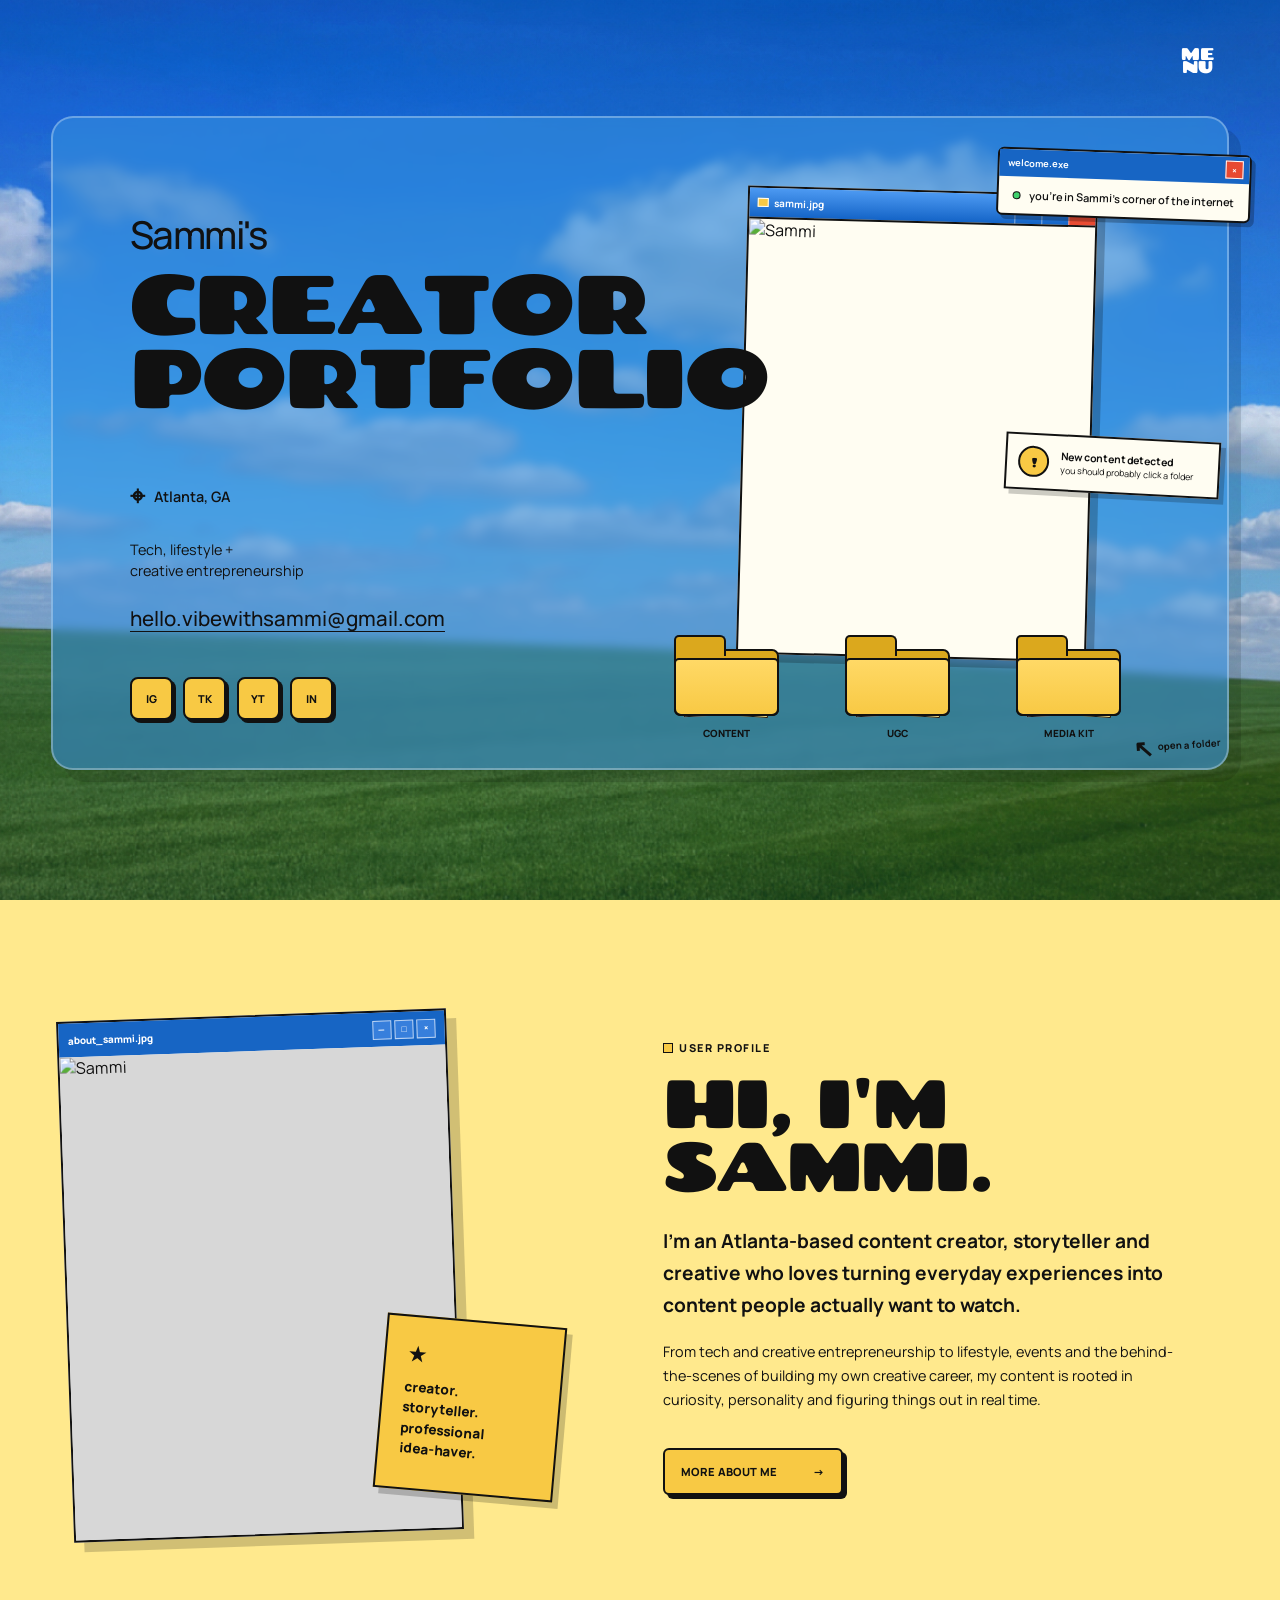
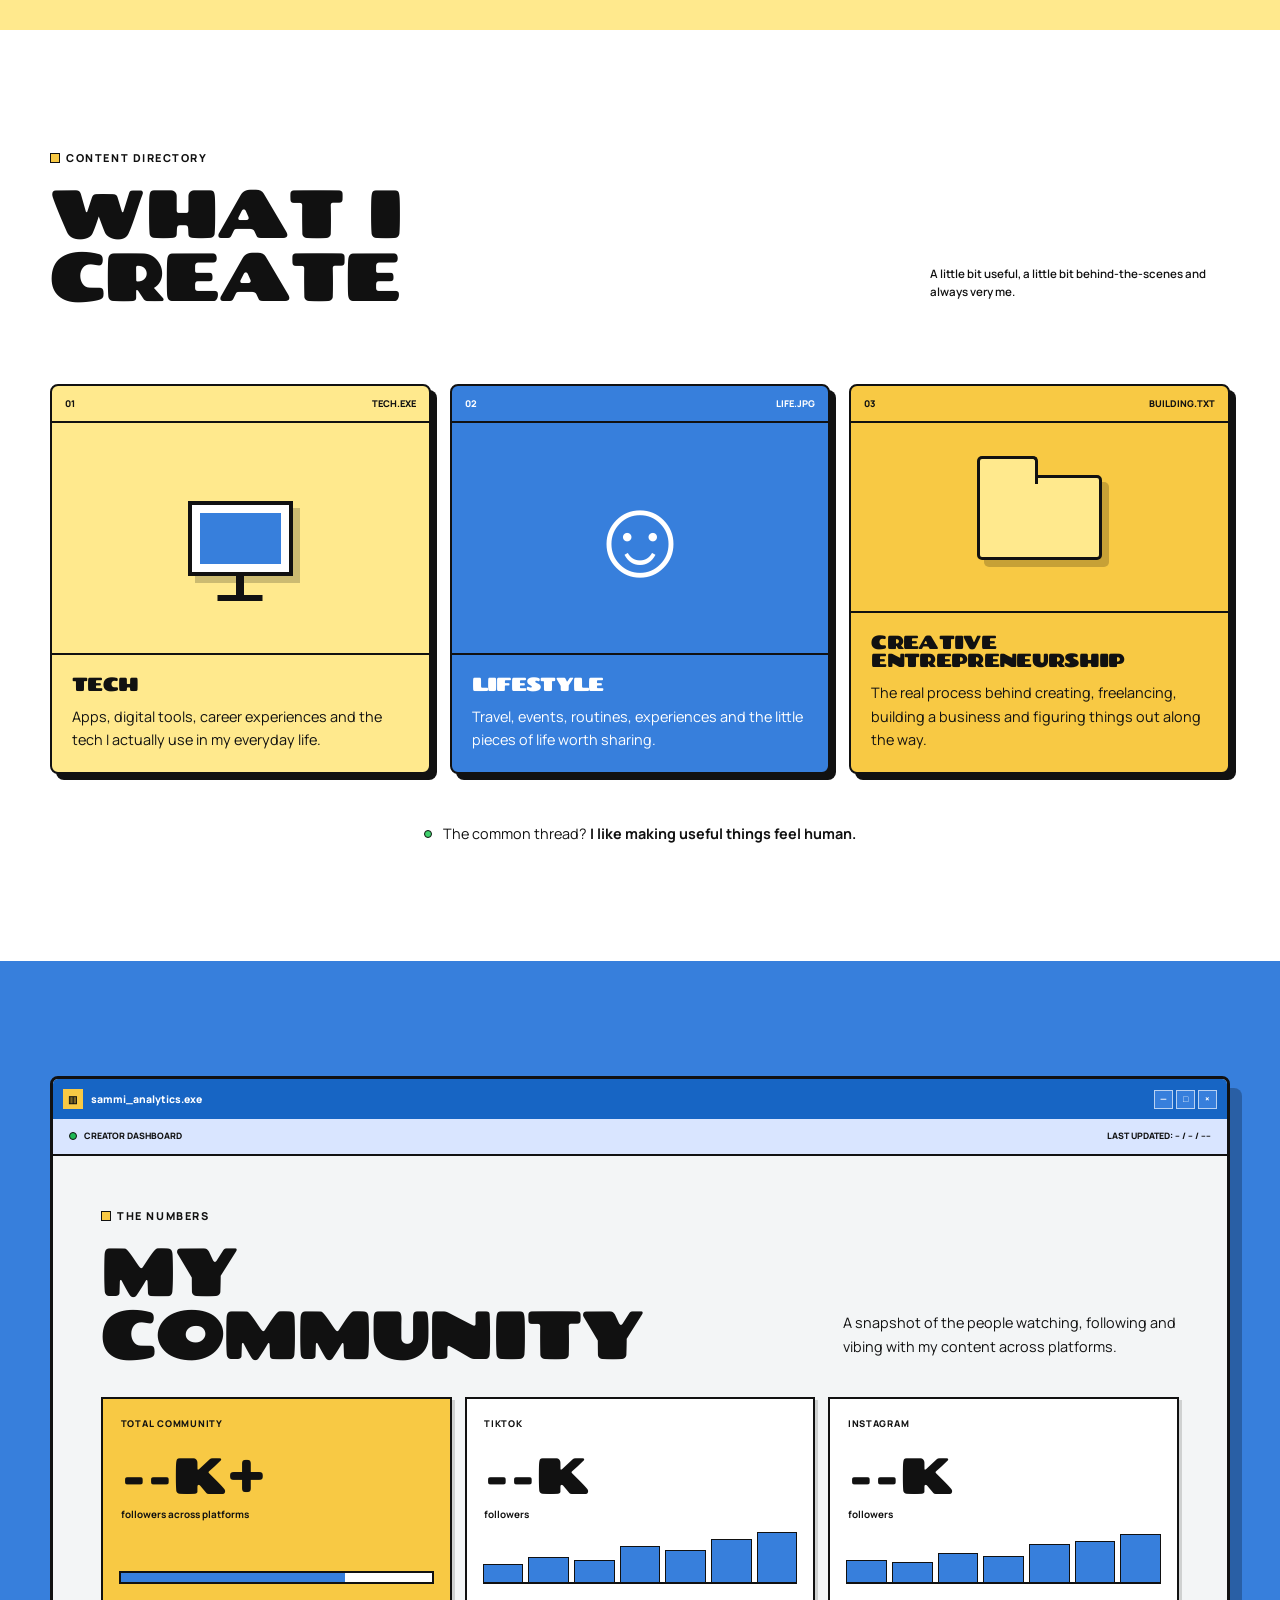
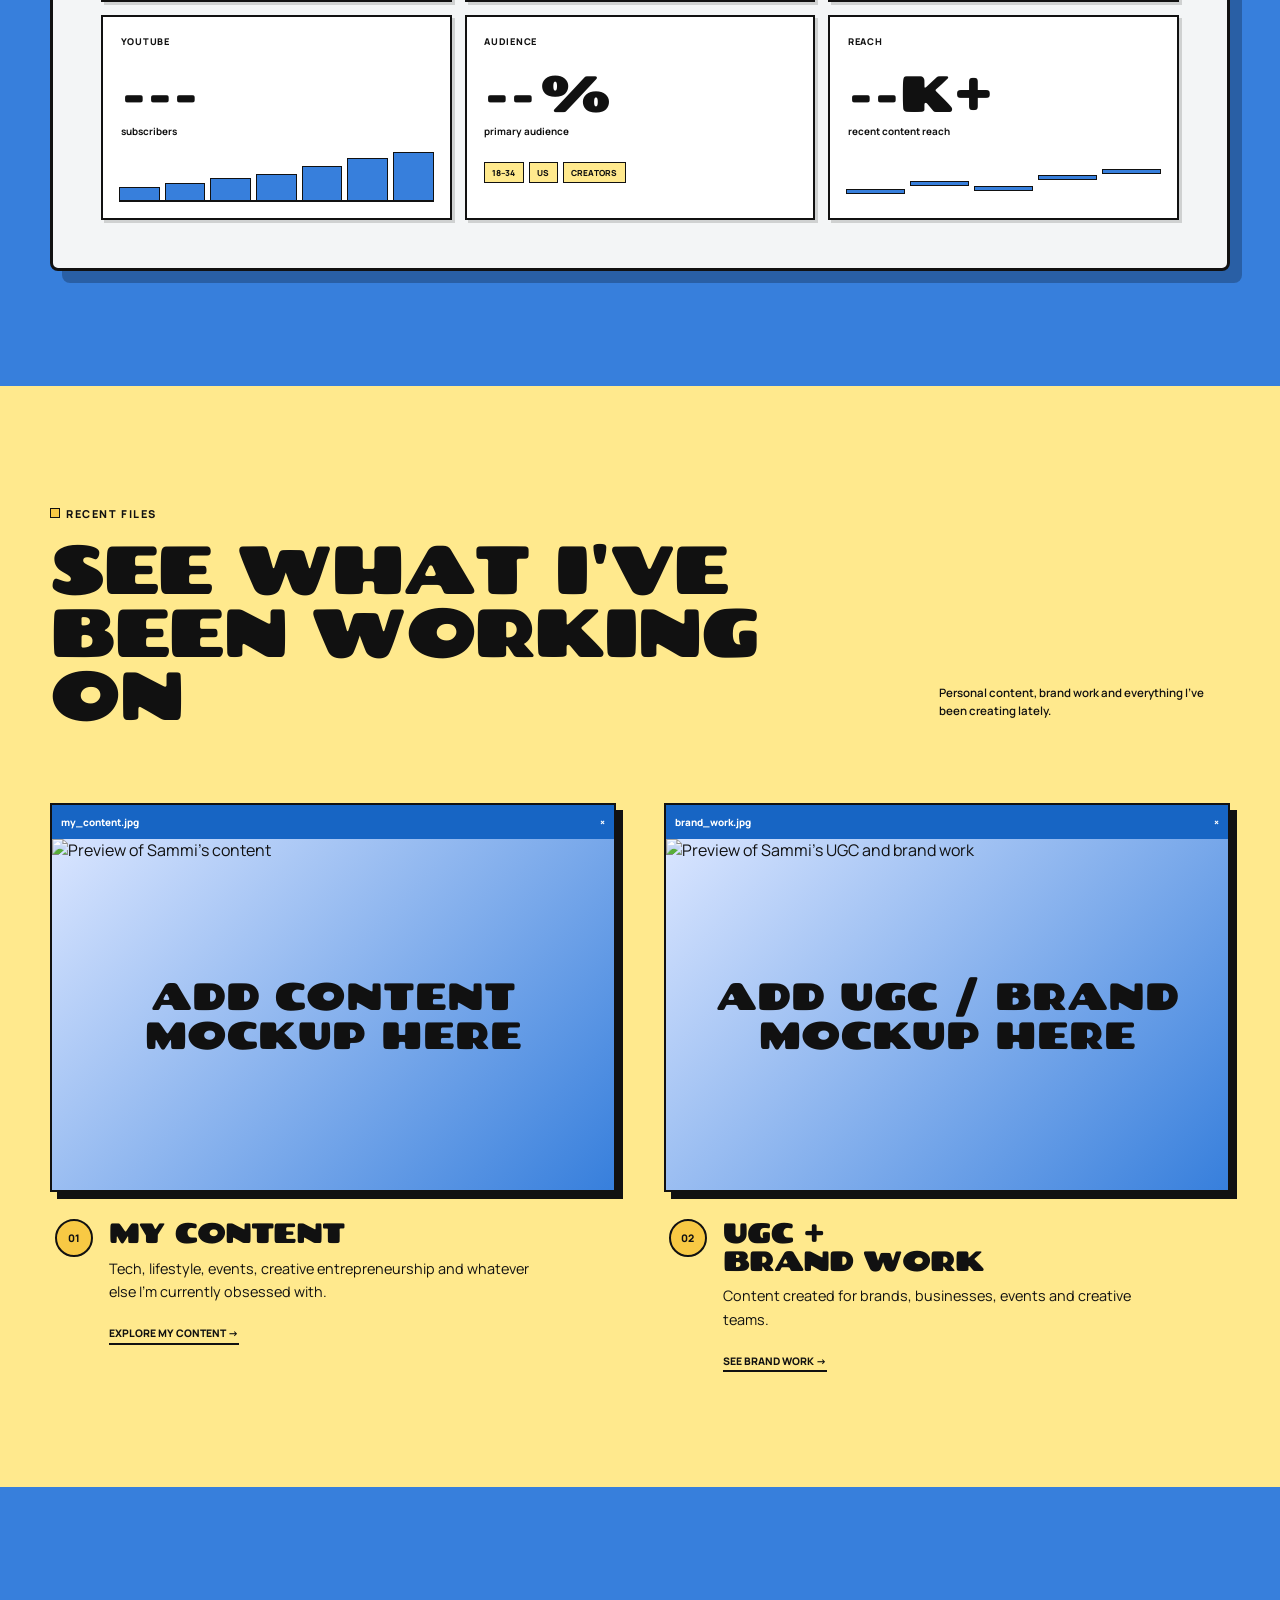
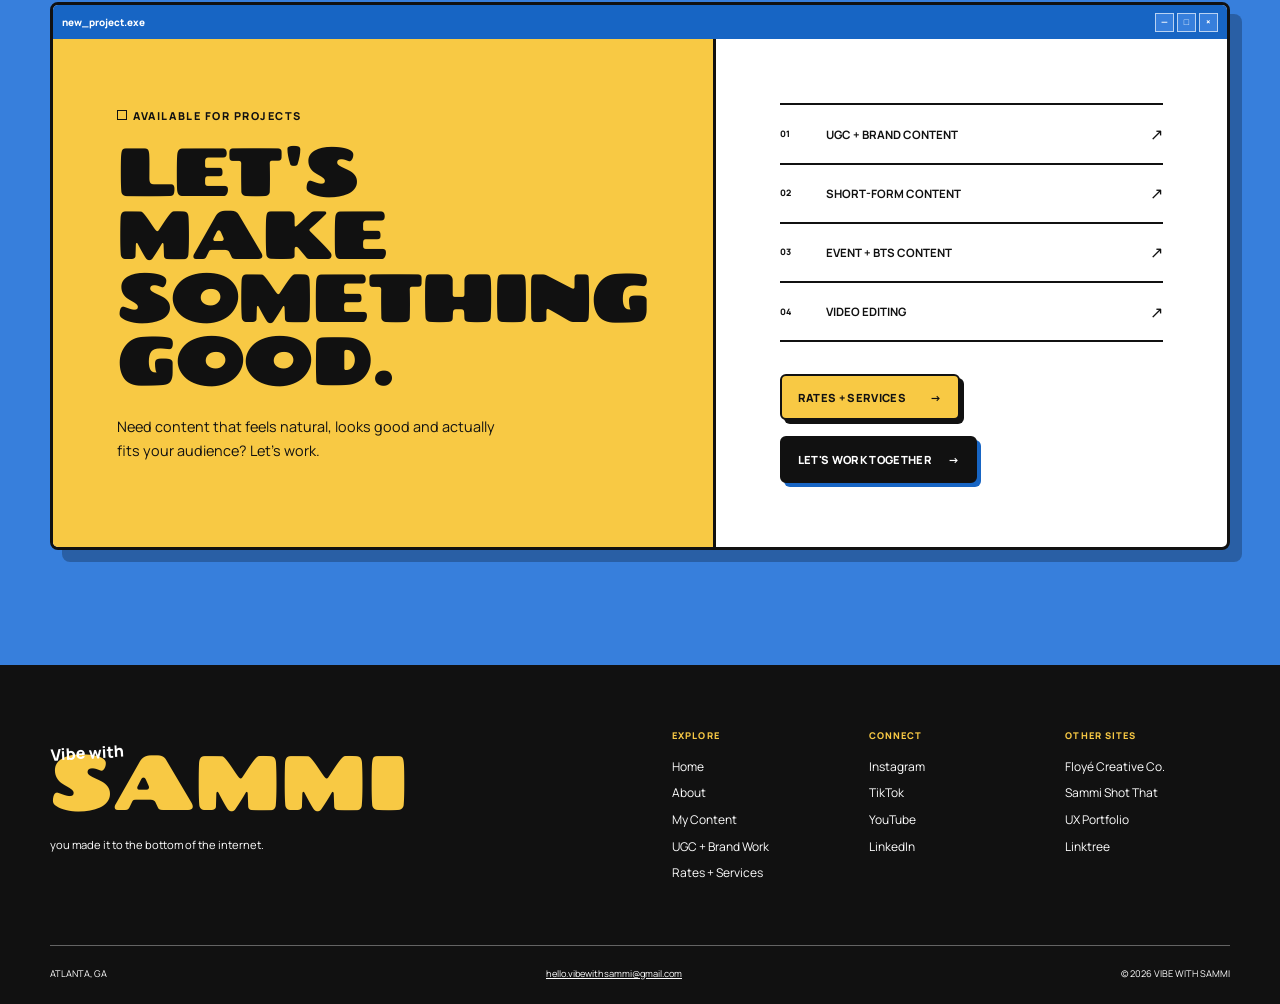
==== index.html @ 3fa102b5 "rest of pages ugc and contact" ====
<!doctype html>

<html lang="en">
  <head>
    <meta charset="UTF-8" />

    <meta name="viewport" content="width=device-width, initial-scale=1.0" />

    <title>Vibe With Sammi</title>

    <link rel="preconnect" href="https://fonts.googleapis.com" />

    <link rel="preconnect" href="https://fonts.gstatic.com" crossorigin />

    <link
      href="https://fonts.googleapis.com/css2?family=Chango&family=Manrope:wght@400;500;600;700;800&display=swap"
      rel="stylesheet"
    />

    <link rel="stylesheet" href="style.css" />
  </head>

  <body>
    <header class="hero">
      <!-- =========================

         NAVIGATION

    ========================== -->

      <nav class="site-nav" aria-label="Main navigation">
        <div class="nav-shell">
          <div class="nav-panel" id="mainNav">
            <a href="index.html" class="nav-link active"> Home </a>

            <a href="about.html" class="nav-link"> About </a>

            <div class="nav-dropdown">
              <button
                class="nav-link recent-trigger"
                type="button"
                aria-expanded="false"
                aria-controls="recentWorkMenu"
              >
                Recent Work

                <span class="nav-arrow">⌄</span>
              </button>

              <div class="recent-dropdown" id="recentWorkMenu">
                <a href="content.html"> My Content </a>

                <a href="ugc.html"> UGC + Brand Work </a>
              </div>
            </div>

            <a href="services.html" class="nav-link"> Rates + Services </a>

            <a href="media-kit.html" class="nav-link"> Media Kit </a>

            <a href="contact.html" class="nav-link"> Contact </a>
          </div>

          <button
            class="menu-toggle"
            type="button"
            aria-label="Open navigation"
            aria-controls="mainNav"
            aria-expanded="false"
          >
            <span>ME</span>

            <span>NU</span>
          </button>
        </div>
      </nav>

      <!-- =========================

         HERO WINDOW

    ========================== -->

      <section class="hero-window">
        <!-- WELCOME POPUP -->

        <div class="mini-window welcome-window">
          <div class="mini-window-bar">
            <span> welcome.exe </span>

            <button type="button" aria-label="Close welcome message">×</button>
          </div>

          <div class="mini-window-content">
            <span class="status-dot"></span>

            <span> you're in Sammi's corner of the internet </span>
          </div>
        </div>

        <!-- LEFT SIDE -->

        <div class="hero-copy">
          <div class="hero-heading">
            <span class="hero-script"> Sammi's </span>

            <h1>
              CREATOR

              <br />

              PORTFOLIO
            </h1>
          </div>

          <div class="hero-details">
            <p class="location">
              <span>⌖</span>

              Atlanta, GA
            </p>

            <p class="niches">
              Tech, lifestyle +

              <br />

              creative entrepreneurship
            </p>

            <a href="mailto:hello.vibewithsammi@gmail.com" class="hero-email">
              hello.vibewithsammi@gmail.com
            </a>
          </div>

          <div class="hero-socials">
            <a href="#" aria-label="Instagram"> IG </a>

            <a href="#" aria-label="TikTok"> TK </a>

            <a href="#" aria-label="YouTube"> YT </a>

            <a href="#" aria-label="LinkedIn"> IN </a>
          </div>
        </div>

        <!-- RIGHT SIDE -->

        <div class="hero-visual">
          <!-- PHOTO WINDOW -->

          <div class="photo-window">
            <div class="photo-window-bar">
              <div class="photo-title">
                <span class="tiny-image-icon"></span>

                <span> sammi.jpg </span>
              </div>

              <div class="photo-controls">
                <span>—</span>

                <span>□</span>

                <span>×</span>
              </div>
            </div>

            <div class="photo-container">
              <img src="assets/images/sammi-hero.png" alt="Sammi" />
            </div>
          </div>

          <!-- NOTIFICATION -->

          <div class="desktop-notification">
            <div class="notification-icon">!</div>

            <div>
              <strong> New content detected </strong>

              <span> you should probably click a folder </span>
            </div>
          </div>

          <!-- FOLDERS -->

          <div class="folder-area">
            <!-- CONTENT -->

            <a href="content.html" class="desktop-folder folder-content">
              <div class="folder">
                <div class="folder-back"></div>

                <div class="folder-files">
                  <div class="folder-file file-one">
                    <span>▶</span>

                    youtube.mp4
                  </div>

                  <div class="folder-file file-two">
                    <span>♥</span>

                    tiktok.mov
                  </div>
                </div>

                <div class="folder-front"></div>
              </div>

              <span class="folder-label"> CONTENT </span>
            </a>

            <!-- UGC -->

            <a href="ugc.html" class="desktop-folder folder-ugc">
              <div class="folder">
                <div class="folder-back"></div>

                <div class="folder-files">
                  <div class="folder-file file-one">
                    <span>★</span>

                    collab.mp4
                  </div>

                  <div class="folder-file file-two">
                    <span>▶</span>

                    ugc.mov
                  </div>
                </div>

                <div class="folder-front"></div>
              </div>

              <span class="folder-label"> UGC </span>
            </a>

            <!-- MEDIA KIT -->

            <a href="media-kit.html" class="desktop-folder folder-media">
              <div class="folder">
                <div class="folder-back"></div>

                <div class="folder-files">
                  <div class="folder-file file-one">
                    <span>↗</span>

                    stats.pdf
                  </div>

                  <div class="folder-file file-two">
                    <span>+</span>

                    media_kit.pdf
                  </div>
                </div>

                <div class="folder-front"></div>
              </div>

              <span class="folder-label"> MEDIA KIT </span>
            </a>
          </div>

          <!-- CLICK NOTE -->

          <div class="click-note">
            <span class="cursor-arrow"> ↖ </span>

            <span> open a folder </span>
          </div>
        </div>
      </section>
    </header>

    <!-- =========================

     HOMEPAGE CONTENT

========================== -->

    <main class="home-main">
      <!-- =========================

         MEET SAMMI

    ========================== -->

      <section class="home-about" id="about-preview">
        <div class="home-section-shell about-shell">
          <div class="about-visual">
            <div class="about-photo-window">
              <div class="xp-window-bar">
                <span>about_sammi.jpg</span>

                <div class="xp-window-controls" aria-hidden="true">
                  <span>—</span>

                  <span>□</span>

                  <span>×</span>
                </div>
              </div>

              <div class="about-photo-frame">
                <img src="assets/images/sammi-about.jpg" alt="Sammi" />
              </div>
            </div>

            <div class="about-sticky-note">
              <span class="sticky-star">★</span>

              <p>
                creator.<br />

                storyteller.<br />

                professional<br />

                idea-haver.
              </p>
            </div>
          </div>

          <div class="about-copy">
            <span class="section-eyebrow"> USER PROFILE </span>

            <h2>
              HI, I'M<br />

              SAMMI.
            </h2>

            <p class="about-lead">
              I'm an Atlanta-based content creator, storyteller and creative who
              loves turning everyday experiences into content people actually
              want to watch.
            </p>

            <p>
              From tech and creative entrepreneurship to lifestyle, events and
              the behind-the-scenes of building my own creative career, my
              content is rooted in curiosity, personality and figuring things
              out in real time.
            </p>

            <a href="about.html" class="xp-button">
              MORE ABOUT ME

              <span>→</span>
            </a>
          </div>
        </div>
      </section>

      <!-- =========================

         CONTENT NICHES

    ========================== -->

      <section class="content-niches">
        <div class="home-section-shell">
          <div class="section-heading-row">
            <div>
              <span class="section-eyebrow"> CONTENT DIRECTORY </span>

              <h2>
                WHAT I<br />

                CREATE
              </h2>
            </div>

            <p class="section-side-copy">
              A little bit useful, a little bit behind-the-scenes and always
              very me.
            </p>
          </div>

          <div class="niche-grid">
            <!-- TECH -->

            <article class="niche-card niche-tech">
              <div class="niche-card-top">
                <span>01</span>

                <span>TECH.EXE</span>
              </div>

              <div class="niche-icon" aria-hidden="true">
                <span class="pixel-monitor">
                  <span></span>
                </span>
              </div>

              <div class="niche-card-copy">
                <h3>TECH</h3>

                <p>
                  Apps, digital tools, career experiences and the tech I
                  actually use in my everyday life.
                </p>
              </div>
            </article>

            <!-- LIFESTYLE -->

            <article class="niche-card niche-lifestyle">
              <div class="niche-card-top">
                <span>02</span>

                <span>LIFE.JPG</span>
              </div>

              <div class="niche-icon niche-smiley" aria-hidden="true">☺</div>

              <div class="niche-card-copy">
                <h3>LIFESTYLE</h3>

                <p>
                  Travel, events, routines, experiences and the little pieces of
                  life worth sharing.
                </p>
              </div>
            </article>

            <!-- CREATIVE ENTREPRENEURSHIP -->

            <article class="niche-card niche-creative">
              <div class="niche-card-top">
                <span>03</span>

                <span>BUILDING.TXT</span>
              </div>

              <div class="niche-icon niche-folder-icon" aria-hidden="true">
                <span></span>
              </div>

              <div class="niche-card-copy">
                <h3>
                  CREATIVE<br />

                  ENTREPRENEURSHIP
                </h3>

                <p>
                  The real process behind creating, freelancing, building a
                  business and figuring things out along the way.
                </p>
              </div>
            </article>
          </div>

          <div class="niche-footer-line">
            <span class="status-dot"></span>

            <p>
              The common thread?

              <strong> I like making useful things feel human. </strong>
            </p>
          </div>
        </div>
      </section>

      <!-- =========================

         ANALYTICS DASHBOARD

    ========================== -->

      <section class="analytics-section">
        <div class="home-section-shell">
          <div class="analytics-window">
            <div class="analytics-window-bar">
              <div class="analytics-window-title">
                <span class="analytics-icon">▥</span>

                <span>sammi_analytics.exe</span>
              </div>

              <div class="xp-window-controls" aria-hidden="true">
                <span>—</span>

                <span>□</span>

                <span>×</span>
              </div>
            </div>

            <div class="analytics-toolbar">
              <div>
                <span class="analytics-live-dot"></span>

                CREATOR DASHBOARD
              </div>

              <span> LAST UPDATED: -- / -- / ---- </span>
            </div>

            <div class="analytics-content">
              <div class="analytics-heading">
                <div>
                  <span class="section-eyebrow"> THE NUMBERS </span>

                  <h2>MY COMMUNITY</h2>
                </div>

                <p>
                  A snapshot of the people watching, following and vibing with
                  my content across platforms.
                </p>
              </div>

              <div class="analytics-grid">
                <article class="stat-card stat-community">
                  <span class="stat-label"> TOTAL COMMUNITY </span>

                  <strong> --K+ </strong>

                  <span class="stat-caption"> followers across platforms </span>

                  <div class="fake-progress">
                    <span></span>
                  </div>
                </article>

                <article class="stat-card">
                  <span class="stat-platform"> TIKTOK </span>

                  <strong> --K </strong>

                  <span class="stat-caption"> followers </span>

                  <div class="mini-chart">
                    <span style="height: 34%"></span>

                    <span style="height: 48%"></span>

                    <span style="height: 42%"></span>

                    <span style="height: 68%"></span>

                    <span style="height: 61%"></span>

                    <span style="height: 82%"></span>

                    <span style="height: 94%"></span>
                  </div>
                </article>

                <article class="stat-card">
                  <span class="stat-platform"> INSTAGRAM </span>

                  <strong> --K </strong>

                  <span class="stat-caption"> followers </span>

                  <div class="mini-chart">
                    <span style="height: 42%"></span>

                    <span style="height: 38%"></span>

                    <span style="height: 55%"></span>

                    <span style="height: 49%"></span>

                    <span style="height: 72%"></span>

                    <span style="height: 77%"></span>

                    <span style="height: 91%"></span>
                  </div>
                </article>

                <article class="stat-card">
                  <span class="stat-platform"> YOUTUBE </span>

                  <strong> --- </strong>

                  <span class="stat-caption"> subscribers </span>

                  <div class="mini-chart">
                    <span style="height: 25%"></span>

                    <span style="height: 33%"></span>

                    <span style="height: 41%"></span>

                    <span style="height: 50%"></span>

                    <span style="height: 64%"></span>

                    <span style="height: 79%"></span>

                    <span style="height: 90%"></span>
                  </div>
                </article>

                <article class="stat-card stat-audience">
                  <span class="stat-platform"> AUDIENCE </span>

                  <strong> --% </strong>

                  <span class="stat-caption"> primary audience </span>

                  <div class="audience-tags">
                    <span>18–34</span>

                    <span>US</span>

                    <span>CREATORS</span>
                  </div>
                </article>

                <article class="stat-card stat-reach">
                  <span class="stat-platform"> REACH </span>

                  <strong> --K+ </strong>

                  <span class="stat-caption"> recent content reach </span>

                  <div class="reach-line">
                    <span></span>

                    <span></span>

                    <span></span>

                    <span></span>

                    <span></span>
                  </div>
                </article>
              </div>
            </div>
          </div>
        </div>
      </section>

      <!-- =========================

         RECENT WORK

    ========================== -->

      <section class="home-work">
        <div class="home-section-shell">
          <div class="section-heading-row work-heading">
            <div>
              <span class="section-eyebrow"> RECENT FILES </span>

              <h2>
                SEE WHAT I'VE<br />

                BEEN WORKING ON
              </h2>
            </div>

            <p class="section-side-copy">
              Personal content, brand work and everything I've been creating
              lately.
            </p>
          </div>

          <div class="work-preview-grid">
            <!-- MY CONTENT -->

            <a href="content.html" class="work-preview-card">
              <div class="work-image-window">
                <div class="work-window-bar">
                  <span>my_content.jpg</span>

                  <span>×</span>
                </div>

                <div class="work-preview-image">
                  <img
                    src="assets/images/content-preview.jpg"
                    alt="Preview of Sammi's content"
                  />

                  <span class="image-placeholder-copy">
                    ADD CONTENT<br />

                    MOCKUP HERE
                  </span>
                </div>
              </div>

              <div class="work-preview-copy">
                <span class="work-number"> 01 </span>

                <div>
                  <h3>MY CONTENT</h3>

                  <p>
                    Tech, lifestyle, events, creative entrepreneurship and
                    whatever else I'm currently obsessed with.
                  </p>

                  <span class="work-link"> EXPLORE MY CONTENT → </span>
                </div>
              </div>
            </a>

            <!-- UGC + BRAND WORK -->

            <a href="ugc.html" class="work-preview-card">
              <div class="work-image-window">
                <div class="work-window-bar">
                  <span>brand_work.jpg</span>

                  <span>×</span>
                </div>

                <div class="work-preview-image">
                  <img
                    src="assets/images/ugc-preview.jpg"
                    alt="Preview of Sammi's UGC and brand work"
                  />

                  <span class="image-placeholder-copy">
                    ADD UGC / BRAND<br />

                    MOCKUP HERE
                  </span>
                </div>
              </div>

              <div class="work-preview-copy">
                <span class="work-number"> 02 </span>

                <div>
                  <h3>
                    UGC +<br />

                    BRAND WORK
                  </h3>

                  <p>
                    Content created for brands, businesses, events and creative
                    teams.
                  </p>

                  <span class="work-link"> SEE BRAND WORK → </span>
                </div>
              </div>
            </a>
          </div>
        </div>
      </section>

      <!-- =========================

         WORK WITH ME

    ========================== -->

      <section class="work-with-me">
        <div class="home-section-shell work-with-me-shell">
          <div class="hire-window">
            <div class="hire-window-bar">
              <span>new_project.exe</span>

              <div class="xp-window-controls" aria-hidden="true">
                <span>—</span>

                <span>□</span>

                <span>×</span>
              </div>
            </div>

            <div class="hire-window-content">
              <div class="hire-copy">
                <span class="section-eyebrow"> AVAILABLE FOR PROJECTS </span>

                <h2>
                  LET'S MAKE<br />

                  SOMETHING<br />

                  GOOD.
                </h2>

                <p>
                  Need content that feels natural, looks good and actually fits
                  your audience? Let's work.
                </p>
              </div>

              <div class="services-preview">
                <div class="service-row">
                  <span>01</span>

                  <strong>UGC + BRAND CONTENT</strong>

                  <span>↗</span>
                </div>

                <div class="service-row">
                  <span>02</span>

                  <strong>SHORT-FORM CONTENT</strong>

                  <span>↗</span>
                </div>

                <div class="service-row">
                  <span>03</span>

                  <strong>EVENT + BTS CONTENT</strong>

                  <span>↗</span>
                </div>

                <div class="service-row">
                  <span>04</span>

                  <strong>VIDEO EDITING</strong>

                  <span>↗</span>
                </div>

                <div class="hire-actions">
                  <a href="services.html" class="xp-button">
                    RATES + SERVICES

                    <span>→</span>
                  </a>

                  <a href="contact.html" class="xp-button xp-button-dark">
                    LET'S WORK TOGETHER

                    <span>→</span>
                  </a>
                </div>
              </div>
            </div>
          </div>
        </div>
      </section>
    </main>

    <!-- =========================
     FOOTER
========================== -->

<footer class="site-footer">
  <div class="footer-shell">

    <div class="footer-brand">
      <span class="footer-script">Vibe with</span>

      <strong>SAMMI</strong>

      <p>you made it to the bottom of the internet.</p>
    </div>


    <div class="footer-links">

      <div>
        <span>EXPLORE</span>

        <a href="index.html">Home</a>
        <a href="about.html">About</a>
        <a href="content.html">My Content</a>
        <a href="ugc.html">UGC + Brand Work</a>
        <a href="services.html">Rates + Services</a>
      </div>


      <div>
        <span>CONNECT</span>

        <a href="#">Instagram</a>
        <a href="#">TikTok</a>
        <a href="#">YouTube</a>
        <a href="#">LinkedIn</a>
      </div>


      <div>
        <span>OTHER SITES</span>

        <a href="#" target="_blank" rel="noopener noreferrer">
          Floyé Creative Co.
        </a>

        <a href="#" target="_blank" rel="noopener noreferrer">
          Sammi Shot That
        </a>

        <a href="#" target="_blank" rel="noopener noreferrer">
          UX Portfolio
        </a>

        <a href="#" target="_blank" rel="noopener noreferrer">
          Linktree
        </a>
      </div>

    </div>


    <div class="footer-bottom">

      <span>ATLANTA, GA</span>

      <a href="mailto:hello.vibewithsammi@gmail.com">
        hello.vibewithsammi@gmail.com
      </a>

      <span>© 2026 VIBE WITH SAMMI</span>

    </div>

  </div>
</footer>

    <script src="main.js"></script>
  </body>
</html>
---- style.css ----
/* =========================

   VARIABLES

========================== */

:root {
  --blue: #377fdc;

  --blue-dark: #1765c4;

  --blue-light: #71b4ed;

  --yellow: #f8c944;

  --yellow-light: #ffe98d;

  --yellow-dark: #dba81d;

  --cream: #fffdf2;

  --white: #ffffff;

  --black: #111111;

  --display: "Chango", sans-serif;

  --body: "Manrope", sans-serif;

  --border: 2px solid var(--black);

  /* Global type + layout scale */
  --text-body: 0.9rem;
  --text-small: 0.72rem;
  --text-h1: clamp(3rem, 6.5vw, 6.6rem);
  --text-h2: clamp(2.6rem, 5.3vw, 5rem);
  --text-h3: clamp(1.45rem, 2.2vw, 2.2rem);
  --section-space: clamp(5rem, 9vw, 8rem);
  --content-width: 1180px;
}

/* =========================

     RESET

  ========================== */

* {
  box-sizing: border-box;
}

html {
  scroll-behavior: smooth;
}

body {
  margin: 0;

  font-family: var(--body);

  background: var(--blue);

  color: var(--black);
}

button,
a {
  font: inherit;
}

a {
  color: inherit;
}

/* =========================
   GLOBAL TYPOGRAPHY
========================== */

h1,
h2,
h3,
p {
  margin-top: 0;
}

h1,
h2,
h3 {
  font-family: var(--display);
  font-weight: 400;
  letter-spacing: -0.035em;
}

h1 {
  font-size: var(--text-h1);
  line-height: 0.9;
}

h2 {
  font-size: var(--text-h2);
  line-height: 0.93;
}

h3 {
  font-size: var(--text-h3);
  line-height: 0.98;
}

p {
  font-family: var(--body);
  font-size: var(--text-body);
  line-height: 1.65;
}

/* =========================

     HERO

  ========================== */

.hero {
  position: relative;

  min-height: 100vh;

  /*

      Extra top space keeps the menu

      separate from the hero window.

    */

  padding: 7.25rem clamp(1.25rem, 4vw, 4rem) 3rem;

  overflow: hidden;

  background:
    linear-gradient(rgba(36, 112, 211, 0.08), rgba(36, 112, 211, 0.08)),
    url("assets/hero-background.png") center / cover no-repeat;
}

/* =========================

   NAVIGATION

========================== */

.site-nav {
  position: absolute;
  z-index: 5000;
  top: 1.75rem;
  right: clamp(1.25rem, 4vw, 4rem);
  height: 64px;
  display: flex;
  align-items: center;
  justify-content: flex-end;
}

.nav-shell {
  position: relative;
  display: flex;
  align-items: center;
  justify-content: flex-end;
  height: 64px;
}

.menu-toggle {
  position: relative;
  z-index: 5002;
  flex: 0 0 62px;
  display: flex;
  flex-direction: column;
  align-items: center;
  justify-content: center;
  width: 62px;
  height: 62px;
  padding: 0;
  border: 2px solid transparent;
  border-radius: 8px;
  background: transparent;
  color: var(--black);
  font-family: var(--display);
  font-size: 1.08rem;
  line-height: 0.78;
  cursor: pointer;
  touch-action: manipulation;
  transition:
    color 180ms ease,
    background 220ms ease,
    border-color 220ms ease,
    box-shadow 220ms ease,
    transform 220ms ease;
}

.menu-toggle span {
  display: block;
}

.nav-panel {
  position: relative;

  z-index: 5001;

  display: flex;

  align-items: center;

  justify-content: flex-end;

  gap: 0.15rem;

  max-width: 0;

  height: 52px;

  margin-right: 10px;

  padding: 0;

  overflow: hidden;

  background: var(--white);

  border: 0 solid var(--black);

  border-radius: 15px;

  box-shadow: none;

  opacity: 0;

  visibility: hidden;

  transform: translateX(24px) scaleX(0.92);

  transform-origin: right center;

  pointer-events: none;

  transition:
    max-width 520ms cubic-bezier(0.22, 1, 0.36, 1),
    padding 520ms cubic-bezier(0.22, 1, 0.36, 1),
    opacity 180ms ease,
    transform 520ms cubic-bezier(0.22, 1, 0.36, 1),
    border-width 180ms ease,
    box-shadow 300ms ease,
    visibility 0s linear 520ms;
}

.nav-link {
  position: relative;

  display: flex;

  align-items: center;

  justify-content: center;

  flex-shrink: 0;

  height: 34px;

  padding: 0 0.7rem;

  border: 0;

  border-radius: 7px;

  background: transparent;

  color: var(--black);

  font-family: var(--body);

  font-size: 0.68rem;

  font-weight: 700;

  text-decoration: none;

  white-space: nowrap;

  cursor: pointer;

  opacity: 0;

  transform: translateX(16px);

  transition:
    opacity 180ms ease,
    transform 280ms ease,
    background 150ms ease;
}

.nav-link:hover,
.nav-link.active {
  background: var(--yellow);
}

.nav-dropdown {
  position: relative;

  flex-shrink: 0;
}

.recent-trigger {
  gap: 0.35rem;
}

.nav-arrow {
  display: inline-block;

  transition: transform 180ms ease;
}

.recent-dropdown {
  position: absolute;

  z-index: 5100;

  top: 100%;

  left: 50%;

  width: 205px;

  margin-top: 0;

  padding: 0.7rem 0.45rem 0.45rem;

  background: var(--yellow);

  border: 2px solid var(--black);

  border-radius: 9px;

  box-shadow: 5px 5px 0 var(--black);

  opacity: 0;

  visibility: hidden;

  transform: translateX(-50%) translateY(-5px) rotate(-1deg);

  pointer-events: none;

  transition:
    opacity 160ms ease,
    transform 180ms ease,
    visibility 0s linear 180ms;
}

.recent-dropdown::before {
  content: "";

  position: absolute;

  top: -12px;

  left: 0;

  width: 100%;

  height: 14px;

  background: transparent;
}

.recent-dropdown a {
  position: relative;

  z-index: 2;

  display: block;

  padding: 0.7rem 0.75rem;

  border-radius: 6px;

  color: var(--black);

  font-size: 0.72rem;

  font-weight: 700;

  text-decoration: none;
}

.recent-dropdown a:hover {
  background: var(--white);
}

/* DESKTOP: hover only. Click does not pin the menu. */

@media (min-width: 951px) {
  .site-nav:hover .nav-panel {
    max-width: 760px;

    padding: 0 0.9rem;

    overflow: visible;

    border-width: 2px;

    box-shadow: 6px 6px 0 rgba(0, 0, 0, 0.18);

    opacity: 1;

    visibility: visible;

    transform: translateX(0) scaleX(1);

    pointer-events: auto;

    transition:
      max-width 520ms cubic-bezier(0.22, 1, 0.36, 1),
      padding 520ms cubic-bezier(0.22, 1, 0.36, 1),
      opacity 160ms ease,
      transform 520ms cubic-bezier(0.22, 1, 0.36, 1),
      border-width 180ms ease,
      box-shadow 300ms ease,
      visibility 0s;
  }

  .site-nav:hover .menu-toggle {
    background: var(--yellow);

    color: var(--black);

    border-color: var(--black);

    box-shadow: 4px 4px 0 rgba(0, 0, 0, 0.2);

    transform: rotate(2deg);
  }

  .site-nav:hover .nav-link {
    opacity: 1;

    transform: translateX(0);
  }

  .site-nav:hover .nav-panel > :nth-child(1) {
    transition-delay: 110ms;
  }

  .site-nav:hover .nav-panel > :nth-child(2) {
    transition-delay: 150ms;
  }

  .site-nav:hover .nav-panel > :nth-child(3) .nav-link {
    transition-delay: 190ms;
  }

  .site-nav:hover .nav-panel > :nth-child(4) {
    transition-delay: 230ms;
  }

  .site-nav:hover .nav-panel > :nth-child(5) {
    transition-delay: 270ms;
  }

  .site-nav:hover .nav-panel > :nth-child(6) {
    transition-delay: 310ms;
  }

  .nav-dropdown:hover .nav-arrow {
    transform: rotate(180deg);
  }

  .nav-dropdown:hover .recent-dropdown {
    opacity: 1;

    visibility: visible;

    transform: translateX(-50%) translateY(0) rotate(-1deg);

    pointer-events: auto;

    transition:
      opacity 160ms ease,
      transform 180ms ease,
      visibility 0s;
  }
}

@media (min-width: 951px) and (max-width: 1100px) {
  .site-nav:hover .nav-panel {
    max-width: calc(100vw - 150px);
  }

  .nav-link {
    padding: 0 0.45rem;

    font-size: 0.61rem;
  }
}

/* TABLET + MOBILE: tap/click only. */

@media (max-width: 950px) {
  .site-nav {
    top: 0.75rem;

    right: 1rem;

    display: block;

    width: auto;

    height: auto;
  }

  .nav-shell {
    display: block;

    width: 54px;

    height: 54px;
  }

  .menu-toggle {
    width: 54px;

    height: 54px;

    flex: none;

    background: transparent;

    color: var(--black);

    border-color: transparent;

    box-shadow: none;

    font-size: 0.95rem;

    transform: none;
  }

  .menu-toggle:hover {
    background: transparent;

    color: var(--black);

    border-color: transparent;

    box-shadow: none;

    transform: none;
  }

  .site-nav.open .menu-toggle,
  .site-nav.open .menu-toggle:hover {
    background: var(--yellow);

    color: var(--black);

    border-color: var(--black);

    box-shadow: 4px 4px 0 rgba(0, 0, 0, 0.2);

    transform: rotate(2deg);
  }

  .nav-panel {
    position: absolute;

    top: 64px;

    right: 0;

    display: flex;

    flex-direction: column;

    align-items: stretch;

    gap: 0.15rem;

    width: min(310px, calc(100vw - 2rem));

    min-width: min(310px, calc(100vw - 2rem));

    max-width: min(310px, calc(100vw - 2rem));

    height: auto;

    margin: 0;

    padding: 0.6rem;

    overflow: hidden;

    background: var(--white);

    border: 2px solid var(--black);

    border-radius: 12px;

    box-shadow: 5px 5px 0 rgba(0, 0, 0, 0.2);

    opacity: 0;

    visibility: hidden;

    pointer-events: none;

    transform: translateY(-10px) scale(0.96);

    transform-origin: top right;

    transition:
      opacity 180ms ease,
      transform 220ms cubic-bezier(0.22, 1, 0.36, 1),
      visibility 0s linear 220ms;
  }

  .site-nav.open .nav-panel {
    opacity: 1;

    visibility: visible;

    pointer-events: auto;

    transform: translateY(0) scale(1);

    transition:
      opacity 180ms ease,
      transform 220ms cubic-bezier(0.22, 1, 0.36, 1),
      visibility 0s;
  }

  .nav-link,
  .site-nav.open .nav-link {
    display: flex;

    align-items: center;

    justify-content: flex-start;

    width: 100%;

    min-height: 44px;

    height: auto;

    padding: 0.7rem 0.85rem;

    border-radius: 7px;

    font-size: 0.78rem;

    opacity: 1;

    transform: none;

    transition: background 150ms ease;
  }

  .nav-link.active {
    background: var(--yellow);
  }

  .nav-dropdown {
    position: relative;

    width: 100%;
  }

  .recent-trigger {
    justify-content: space-between;
  }

  .nav-arrow {
    margin-left: auto;
  }

  .nav-dropdown.open .nav-arrow {
    transform: rotate(180deg);
  }

  .recent-dropdown {
    position: relative;

    top: auto;

    right: auto;

    left: auto;

    width: 100%;

    max-height: 0;

    margin: 0;

    padding: 0 0.35rem;

    overflow: hidden;

    background: var(--yellow);

    border: 0;

    border-radius: 7px;

    box-shadow: none;

    opacity: 1;

    visibility: visible;

    pointer-events: none;

    transform: none;

    transition:
      max-height 250ms ease,
      padding 250ms ease,
      margin 250ms ease;
  }

  .recent-dropdown::before {
    display: none;
  }

  .nav-dropdown.open .recent-dropdown {
    max-height: 160px;

    margin-top: 0.2rem;

    padding: 0.35rem;

    pointer-events: auto;
  }

  .recent-dropdown a {
    display: block;

    width: 100%;

    padding: 0.7rem 0.75rem;

    border-radius: 6px;

    font-size: 0.72rem;
  }
}


/* HOME PAGE NAVIGATION — white menu over blue hero */
.hero .menu-toggle {
  color: var(--white);
}

@media (max-width: 950px) {
  .hero .menu-toggle,
  .hero .menu-toggle:hover {
    color: var(--white);
  }

  .hero .site-nav.open .menu-toggle,
  .hero .site-nav.open .menu-toggle:hover {
    color: var(--black);
  }
}

/* =========================

     HERO WINDOW

  ========================== */

.hero-window {
  position: relative;

  display: grid;

  grid-template-columns:
    minmax(0, 0.9fr)
    minmax(420px, 1.1fr);

  width: min(1250px, 100%);

  min-height: 650px;

  margin: 0 auto;

  background: rgba(54, 143, 223, 0.58);

  border: 2px solid rgba(255, 255, 255, 0.3);

  border-radius: 22px;

  box-shadow: 12px 12px 0 rgba(0, 0, 0, 0.12);

  -webkit-backdrop-filter: blur(5px);

  backdrop-filter: blur(5px);

  overflow: visible;
}

/* =========================

     HERO COPY

  ========================== */

.hero-copy {
  position: relative;

  z-index: 5;

  display: flex;

  flex-direction: column;

  justify-content: space-between;

  padding: clamp(3rem, 7vw, 6rem) 2rem 3rem clamp(2rem, 6vw, 5rem);
}

.hero-heading {
  position: relative;

  max-width: 100%;
}

.hero-script {
  display: block;

  margin-bottom: 0.25rem;

  font-size: clamp(1.6rem, 3vw, 2.7rem);

  font-weight: 500;

  letter-spacing: -0.04em;
}

.hero-heading h1 {
  margin: 0;
}

/* =========================

     HERO DETAILS

  ========================== */

.hero-details {
  display: grid;

  gap: 1.4rem;

  margin-top: 3.5rem;

  font-size: clamp(1rem, 1.6vw, 1.3rem);
}

.hero-details p {
  margin: 0;
}

.location {
  display: flex;

  align-items: center;

  gap: 0.55rem;

  font-weight: 600;
}

.location span {
  font-size: 1.6rem;
}

.niches {
  max-width: 390px;

  line-height: 1.45;
}

.hero-email {
  width: fit-content;

  color: var(--black);

  font-weight: 500;

  text-decoration-thickness: 1px;

  text-underline-offset: 5px;
}

/* =========================

     SOCIALS

  ========================== */

.hero-socials {
  display: flex;

  gap: 0.65rem;

  margin-top: 2.5rem;
}

.hero-socials a {
  display: grid;

  place-items: center;

  width: 43px;

  height: 43px;

  background: var(--yellow);

  border: var(--border);

  border-radius: 8px;

  box-shadow: 3px 3px 0 var(--black);

  color: var(--black);

  font-size: 0.68rem;

  font-weight: 800;

  text-decoration: none;

  transition:
    transform 150ms ease,
    box-shadow 150ms ease;
}

.hero-socials a:hover {
  transform: translate(3px, 3px) rotate(-3deg);

  box-shadow: none;
}

/* =========================================================
   HERO VISUAL
========================================================= */

.content-hero-window {
  position: relative;

  width: 100%;

  margin-left: auto;

  transform: rotate(1.5deg);
}

.content-hero-image {
  position: relative;

  width: 100%;

  aspect-ratio: 4 / 3;

  overflow: hidden;

  background: var(--black);
}

.content-hero-image img {
  display: block;

  width: 100%;
  height: 100%;

  object-fit: cover;
}

/* Sticky note */

.content-hero-note {
  position: absolute;

  z-index: 4;

  right: -0.5rem;
  bottom: 0;

  width: 165px;

  padding: 1.15rem;

  background: var(--yellow);

  border: 2px solid var(--black);

  box-shadow: 5px 5px 0 var(--black);

  transform: rotate(-5deg);
}

.content-hero-note span {
  display: block;

  margin-bottom: 0.5rem;
}

.content-hero-note p {
  margin: 0;

  color: var(--black);

  font-size: 0.7rem;
  font-weight: 800;
  line-height: 1.5;
}

/* =========================
     HERO VISUAL
========================== */

.hero-visual {
  position: relative;
  min-height: 650px;
}

/* =========================

     PHOTO WINDOW

  ========================== */

.photo-window {
  --mouse-x: 0px;

  --mouse-y: 0px;

  position: absolute;

  z-index: 4;

  top: 11%;

  left: 52%;

  width: min(350px, 62%);

  background: var(--cream);

  border: var(--border);

  box-shadow: 8px 8px 0 rgba(0, 0, 0, 0.22);

  transform: translateX(calc(-50% + var(--mouse-x))) translateY(var(--mouse-y))
    rotate(1.5deg);

  transition: transform 220ms ease;
}

.photo-window:hover {
  transform: translateX(calc(-50% + var(--mouse-x)))
    translateY(calc(var(--mouse-y) - 5px)) rotate(0deg);
}

.photo-window-bar {
  display: flex;

  justify-content: space-between;

  align-items: center;

  height: 31px;

  padding-left: 0.5rem;

  background: linear-gradient(
    to bottom,

    #4d9af2,
    #1464c7
  );

  border-bottom: 2px solid var(--black);

  color: var(--white);

  font-size: 0.62rem;

  font-weight: 700;
}

.photo-title {
  display: flex;

  align-items: center;

  gap: 0.35rem;
}

.tiny-image-icon {
  width: 11px;

  height: 9px;

  background: var(--yellow);

  border: 1px solid var(--white);
}

.photo-controls {
  display: flex;

  height: 100%;
}

.photo-controls span {
  display: grid;

  place-items: center;

  width: 27px;

  border-left: 1px solid rgba(255, 255, 255, 0.5);
}

.photo-controls span:last-child {
  background: #e84b32;
}

.photo-container {
  aspect-ratio: 4 / 5;

  overflow: hidden;
}

.photo-container img {
  display: block;

  width: 100%;

  height: 100%;

  object-fit: cover;

  object-position: center;
}

/* =========================

     WELCOME POPUP

  ========================== */

.mini-window {
  position: absolute;

  z-index: 20;

  background: var(--cream);

  border: var(--border);

  border-radius: 6px;

  box-shadow: 4px 4px 0 rgba(0, 0, 0, 0.25);
}

.welcome-window {
  top: 5%;

  right: -2%;

  transform: rotate(2deg);

  animation: floatWindow 4s ease-in-out infinite;
}

.welcome-window.popup-closing {
  opacity: 0;

  transform: translateY(-10px) scale(0.9);

  transition:
    opacity 180ms ease,
    transform 180ms ease;
}

.mini-window-bar {
  display: flex;

  justify-content: space-between;

  align-items: center;

  padding: 0.28rem 0.35rem 0.28rem 0.5rem;

  background: var(--blue-dark);

  color: var(--white);

  font-size: 0.58rem;

  font-weight: 700;
}

.mini-window-bar button {
  display: grid;

  place-items: center;

  width: 18px;

  height: 18px;

  padding: 0;

  border: 1px solid var(--white);

  background: #e84931;

  color: var(--white);

  cursor: pointer;
}

.mini-window-content {
  display: flex;

  align-items: center;

  gap: 0.5rem;

  padding: 0.7rem 0.9rem;

  font-size: 0.68rem;

  font-weight: 600;

  white-space: nowrap;
}

.status-dot {
  flex-shrink: 0;

  width: 8px;

  height: 8px;

  background: #3fd16d;

  border: 1px solid var(--black);

  border-radius: 50%;
}

/* =========================

     NOTIFICATION

  ========================== */

.desktop-notification {
  position: absolute;

  z-index: 9;

  right: 1%;

  top: 49%;

  display: flex;

  align-items: center;

  gap: 0.7rem;

  width: 215px;

  padding: 0.7rem;

  background: var(--cream);

  border: var(--border);

  box-shadow: 5px 5px 0 rgba(0, 0, 0, 0.2);

  transform: rotate(3deg);

  transition: transform 180ms ease;
}

.desktop-notification:hover {
  transform: translateY(-4px) rotate(1deg);
}

.notification-icon {
  display: grid;

  flex: 0 0 auto;

  place-items: center;

  width: 31px;

  height: 31px;

  background: var(--yellow);

  border: 2px solid var(--black);

  border-radius: 50%;

  font-family: var(--display);

  font-size: 0.8rem;
}

.desktop-notification strong,
.desktop-notification span {
  display: block;
}

.desktop-notification strong {
  margin-bottom: 0.15rem;

  font-size: 0.65rem;
}

.desktop-notification span {
  font-size: 0.55rem;

  line-height: 1.35;
}

/* =========================

     FOLDER AREA

  ========================== */

.folder-area {
  position: absolute;

  z-index: 15;

  right: 2%;

  bottom: 4%;

  left: 0;

  display: flex;

  align-items: flex-end;

  justify-content: center;

  gap: clamp(1.5rem, 4vw, 3.5rem);
}

/* =========================

     DESKTOP FOLDER

  ========================== */

.desktop-folder {
  position: relative;

  display: flex;

  flex-direction: column;

  align-items: center;

  gap: 0.65rem;

  width: 120px;

  color: var(--black);

  text-decoration: none;

  transition: transform 200ms ease;
}

.desktop-folder:hover {
  transform: translateY(-9px) rotate(-2deg);
}

.folder {
  position: relative;

  width: 105px;

  height: 80px;
}

/* =========================

     FOLDER BACK

  ========================== */

.folder-back {
  position: absolute;

  bottom: 0;

  left: 0;

  width: 100%;

  height: 67px;

  background: var(--yellow-dark);

  border: var(--border);

  border-radius: 5px 7px 6px 6px;
}

.folder-back::before {
  content: "";

  position: absolute;

  top: -16px;

  left: -2px;

  width: 48px;

  height: 19px;

  background: var(--yellow-dark);

  border: 2px solid var(--black);

  border-bottom: 0;

  border-radius: 5px 6px 0 0;
}

/* =========================

     FOLDER FRONT

  ========================== */

.folder-front {
  position: absolute;

  z-index: 5;

  bottom: 0;

  left: 0;

  width: 100%;

  height: 58px;

  background: linear-gradient(180deg, #ffd966, var(--yellow));

  border: var(--border);

  border-radius: 5px 5px 7px 7px;

  transform-origin: bottom center;

  transition: transform 280ms cubic-bezier(0.2, 0.8, 0.2, 1);
}

/* =========================

     FILES INSIDE FOLDER

  ========================== */

.folder-files {
  position: absolute;

  z-index: 3;

  right: 9px;

  bottom: 25px;

  left: 9px;

  height: 55px;
}

.folder-file {
  position: absolute;

  left: 50%;

  display: flex;

  align-items: center;

  gap: 0.3rem;

  width: 87px;

  height: 47px;

  padding: 0.4rem;

  background: var(--cream);

  border: 1.5px solid var(--black);

  font-size: 0.46rem;

  font-weight: 700;

  transform: translateX(-50%) translateY(32px);

  transition: transform 300ms cubic-bezier(0.2, 0.9, 0.25, 1);
}

.file-one {
  z-index: 2;

  transform: translateX(-50%) translateY(32px) rotate(-3deg);
}

.file-two {
  z-index: 1;

  background: var(--yellow-light);

  transform: translateX(-50%) translateY(32px) rotate(4deg);
}

/* =========================

     OPEN FOLDER

  ========================== */

.desktop-folder:hover .folder-front,
.desktop-folder.folder-open .folder-front {
  transform: perspective(180px) rotateX(-28deg) translateY(7px);
}

.desktop-folder:hover .file-one,
.desktop-folder.folder-open .file-one {
  transform: translateX(-58%) translateY(-17px) rotate(-6deg);
}

.desktop-folder:hover .file-two,
.desktop-folder.folder-open .file-two {
  transform: translateX(-38%) translateY(-30px) rotate(7deg);
}

/* =========================

     FOLDER LABEL

  ========================== */

.folder-label {
  position: relative;

  padding: 0.18rem 0.35rem;

  font-size: 0.62rem;

  font-weight: 800;

  line-height: 1;

  text-align: center;
}

.desktop-folder:hover .folder-label {
  background: var(--blue-dark);

  color: var(--white);
}

/* =========================

     CLICK NOTE

  ========================== */

.click-note {
  position: absolute;

  right: 1%;

  bottom: 1%;

  display: flex;

  align-items: center;

  gap: 0.3rem;

  font-size: 0.6rem;

  font-weight: 700;

  transform: rotate(-4deg);
}

.cursor-arrow {
  font-size: 1.5rem;

  animation: cursorBounce 1.4s ease-in-out infinite;
}

/* =========================

     ANIMATIONS

  ========================== */

@keyframes floatWindow {
  0%,
  100% {
    transform: translateY(0) rotate(2deg);
  }

  50% {
    transform: translateY(-7px) rotate(1deg);
  }
}

@keyframes cursorBounce {
  0%,
  100% {
    transform: translate(0, 0);
  }

  50% {
    transform: translate(-4px, -4px);
  }
}

/* =========================

     SMALL DESKTOP / TABLET

     (hero sizing only)

  ========================== */

@media (max-width: 1100px) {
  /* .nav-link {

    padding: 0 0.45rem;

    font-size: 0.61rem;

  } */

  .hero-window {
    grid-template-columns:
      minmax(0, 0.9fr)
      minmax(380px, 1.1fr);
  }
}

@media (max-width: 950px) {
  .hero-window {
    grid-template-columns: 1fr;

    padding-bottom: 2rem;
  }

  .hero-copy {
    min-height: 540px;
  }

  .hero-visual {
    min-height: 620px;
  }
}

/* =========================

     MOBILE

     (hero/visual/folder sizing

     only — nav interaction is

     handled by the TOUCH /

     CLICK NAV block above,

     independent of width)

  ========================== */

@media (max-width: 700px) {
  .hero {
    min-height: 100svh;

    padding: 6rem 1rem 2rem;
  }

  /* HERO */

  .hero-window {
    display: block;

    width: 100%;

    border-radius: 16px;
  }

  .hero-heading h1 {
    font-size: clamp(2.3rem, 6vw, 3rem);
  }

  .hero-copy {
    min-height: 0;

    padding: 3rem 1.5rem 2rem;
  }

  .hero-script {
  }

  .hero-details {
    margin-top: 2.5rem;
  }

  .hero-email {
    max-width: 100%;

    overflow-wrap: anywhere;
  }

  .hero-socials {
    margin-top: 2rem;
  }

  /* VISUAL */

  .hero-visual {
    min-height: 570px;
  }

  .photo-window {
    top: 5%;

    left: 52%;

    width: min(290px, 72%);
  }

  .desktop-notification {
    top: 48%;

    right: 0;

    width: 180px;
  }

  /* FOLDERS */

  .folder-area {
    right: 0;

    bottom: 5%;

    left: 0;

    gap: 0.4rem;
  }

  .desktop-folder {
    width: 95px;
  }

  .folder {
    width: 82px;

    height: 67px;
  }

  .folder-back {
    height: 55px;
  }

  .folder-back::before {
    top: -13px;

    width: 38px;

    height: 16px;
  }

  .folder-front {
    height: 48px;
  }

  .folder-file {
    width: 70px;
  }

  .folder-label {
  }

  .click-note {
    display: none;
  }

  .welcome-window {
    display: none;
  }
}

/* =========================

     VERY SMALL MOBILE

  ========================== */

@media (max-width: 430px) {
  .hero {
    padding: 5.5rem 0.75rem 2rem;
  }

  .hero-copy {
    padding: 2.5rem 1.15rem 2rem;
  }

  .hero-visual {
    min-height: 520px;
  }

  .photo-window {
    width: 250px;
  }

  .desktop-notification {
    top: 47%;

    width: 160px;
  }

  .folder-area {
    gap: 0;
  }

  .desktop-folder {
    width: 31%;
  }
}

/* =========================

     REDUCED MOTION

  ========================== */

@media (prefers-reduced-motion: reduce) {
  *,
  *::before,
  *::after {
    scroll-behavior: auto !important;

    animation-duration: 0.01ms !important;

    animation-iteration-count: 1 !important;

    transition-duration: 0.01ms !important;
  }
}

/* =========================================================

   HOMEPAGE — SHARED

========================================================= */

.home-main {
  position: relative;

  width: 100%;

  overflow: hidden;

  font-family: var(--body);

  color: var(--black);
}

.home-section-shell,
.footer-shell {
  width: min(var(--content-width), calc(100% - 3rem));

  margin: 0 auto;
}

.home-main h2,
.home-main h3,
.site-footer strong {
  margin: 0;
}

.section-eyebrow {
  display: inline-flex;

  align-items: center;

  gap: 0.4rem;

  margin-bottom: 1rem;

  font-size: 0.68rem;

  font-weight: 800;

  letter-spacing: 0.14em;

  text-transform: uppercase;
}

.section-eyebrow::before {
  content: "";

  width: 8px;

  height: 8px;

  background: var(--yellow);

  border: 1.5px solid var(--black);
}

.section-heading-row {
  display: flex;

  align-items: flex-end;

  justify-content: space-between;

  gap: 3rem;

  margin-bottom: 3rem;
}

.section-side-copy {
  width: min(300px, 100%);

  margin: 0 0 0.4rem;

  font-size: 0.9rem;

  line-height: 1.6;
}

.xp-button {
  display: inline-flex;

  align-items: center;

  justify-content: space-between;

  gap: 1rem;

  min-width: 180px;

  padding: 0.85rem 1rem;

  background: var(--yellow);

  color: var(--black);

  border: 2px solid var(--black);

  border-radius: 6px;

  box-shadow: 4px 4px 0 var(--black);

  font-family: var(--body);

  font-size: 0.7rem;

  font-weight: 800;

  text-decoration: none;

  letter-spacing: 0.03em;

  transition:
    transform 160ms ease,
    box-shadow 160ms ease;
}

.xp-button:hover {
  transform: translate(2px, 2px);

  box-shadow: 2px 2px 0 var(--black);
}

.xp-button-dark {
  background: var(--black);

  color: var(--white);

  box-shadow: 4px 4px 0 var(--blue-dark);
}

/* =========================================================

     WINDOWS BARS

  ========================================================= */

.xp-window-bar,
.work-window-bar,
.hire-window-bar {
  display: flex;

  align-items: center;

  justify-content: space-between;

  min-height: 34px;

  padding: 0.35rem 0.55rem;

  background: var(--blue-dark);

  color: var(--white);

  font-size: 0.62rem;

  font-weight: 800;
}

.xp-window-controls {
  display: flex;

  gap: 0.2rem;
}

.xp-window-controls span {
  display: grid;

  place-items: center;

  width: 19px;

  height: 19px;

  background: var(--blue);

  border: 1px solid rgba(255, 255, 255, 0.65);

  font-size: 0.55rem;
}

/* =========================================================

     ABOUT

  ========================================================= */

.home-about {
  position: relative;

  padding: var(--section-space) 0;

  background: var(--yellow-light);
}

.about-shell {
  display: grid;

  grid-template-columns:
    minmax(300px, 0.9fr)
    minmax(360px, 1fr);

  align-items: center;

  gap: clamp(3rem, 8vw, 7rem);
}

.about-visual {
  position: relative;

  min-height: 500px;
}

.about-photo-window {
  position: absolute;

  top: 0;

  left: 3%;

  width: min(390px, 85%);

  background: var(--white);

  border: 2px solid var(--black);

  box-shadow: 10px 10px 0 rgba(0, 0, 0, 0.18);

  transform: rotate(-2deg);
}

.about-photo-frame {
  position: relative;

  aspect-ratio: 4 / 5;

  overflow: hidden;

  background: #d7d7d7;
}

.about-photo-frame img {
  width: 100%;

  height: 100%;

  object-fit: cover;
}

.about-sticky-note {
  position: absolute;

  right: 0;

  bottom: 4%;

  z-index: 2;

  width: 180px;

  min-height: 175px;

  padding: 1.3rem;

  background: var(--yellow);

  border: 2px solid var(--black);

  box-shadow: 6px 6px 0 rgba(0, 0, 0, 0.2);

  transform: rotate(5deg);
}

.about-sticky-note p {
  margin: 0.5rem 0 0;

  font-size: 0.85rem;

  font-weight: 800;

  line-height: 1.5;
}

.sticky-star {
  font-size: 1.4rem;
}

.about-copy h2 {
  margin-bottom: 1.8rem;
}

.about-copy p {
  max-width: 520px;
}

.about-copy .about-lead {
  font-size: clamp(1rem, 1.5vw, 1.2rem);

  font-weight: 700;
}

.about-copy .xp-button {
  margin-top: 1.4rem;
}

/* =========================================================

     CONTENT NICHES

  ========================================================= */

.content-niches {
  padding: var(--section-space) 0;

  background: var(--white);
}

.niche-grid {
  display: grid;

  grid-template-columns: repeat(3, 1fr);

  gap: 1.2rem;
}

.niche-card {
  position: relative;

  display: flex;

  flex-direction: column;

  min-height: 390px;

  overflow: hidden;

  background: var(--yellow-light);

  border: 2px solid var(--black);

  border-radius: 8px;

  box-shadow: 6px 6px 0 var(--black);

  transition:
    transform 180ms ease,
    box-shadow 180ms ease;
}

.niche-card:hover {
  transform: translate(-3px, -3px);

  box-shadow: 9px 9px 0 var(--black);
}

.niche-card:nth-child(2) {
  background: var(--blue);

  color: var(--white);
}

.niche-card:nth-child(3) {
  background: var(--yellow);
}

.niche-card-top {
  display: flex;

  justify-content: space-between;

  padding: 0.7rem 0.8rem;

  border-bottom: 2px solid var(--black);

  font-size: 0.58rem;

  font-weight: 800;
}

.niche-icon {
  display: grid;

  place-items: center;

  flex: 1;

  min-height: 170px;
}

.pixel-monitor {
  position: relative;

  display: block;

  width: 105px;

  height: 75px;

  background: var(--white);

  border: 4px solid var(--black);

  box-shadow: 7px 7px 0 rgba(0, 0, 0, 0.2);
}

.pixel-monitor::before {
  content: "";

  position: absolute;

  bottom: -25px;

  left: 50%;

  width: 8px;

  height: 22px;

  background: var(--black);

  transform: translateX(-50%);
}

.pixel-monitor::after {
  content: "";

  position: absolute;

  bottom: -29px;

  left: 50%;

  width: 45px;

  height: 6px;

  background: var(--black);

  transform: translateX(-50%);
}

.pixel-monitor span {
  position: absolute;

  inset: 8px;

  background: var(--blue);
}

.niche-smiley {
  font-family: Arial, sans-serif;

  font-size: 7rem;

  line-height: 1;
}

.niche-folder-icon {
  position: relative;
}

.niche-folder-icon span {
  position: relative;

  display: block;

  width: 125px;

  height: 85px;

  background: var(--yellow-light);

  border: 3px solid var(--black);

  border-radius: 5px;

  box-shadow: 7px 7px 0 rgba(0, 0, 0, 0.2);
}

.niche-folder-icon span::before {
  content: "";

  position: absolute;

  top: -22px;

  left: -3px;

  width: 55px;

  height: 25px;

  background: var(--yellow-light);

  border: 3px solid var(--black);

  border-bottom: 0;

  border-radius: 5px 5px 0 0;
}

.niche-card-copy {
  padding: 1.25rem;

  border-top: 2px solid var(--black);
}

.niche-card-copy h3 {
  margin-bottom: 0.7rem;
  font-size: clamp(1rem, 1.5vw, 1.4rem);
  line-height: 0.95;
}

.niche-card-copy p {
  margin: 0;
}

.niche-footer-line {
  display: flex;

  align-items: center;

  justify-content: center;

  gap: 0.7rem;

  margin-top: 3rem;

  font-size: 0.85rem;
}

.niche-footer-line p {
  margin: 0;
}

/* =========================================================

     ANALYTICS

  ========================================================= */

.analytics-section {
  padding: var(--section-space) 0;

  background: var(--blue);
}

.analytics-window {
  overflow: hidden;

  background: #f3f5f6;

  border: 3px solid var(--black);

  border-radius: 8px;

  box-shadow: 12px 12px 0 rgba(0, 0, 0, 0.25);
}

.analytics-window-bar {
  display: flex;

  align-items: center;

  justify-content: space-between;

  min-height: 40px;

  padding: 0.4rem 0.6rem;

  background: var(--blue-dark);

  color: var(--white);

  font-size: 0.65rem;

  font-weight: 800;
}

.analytics-window-title {
  display: flex;

  align-items: center;

  gap: 0.5rem;
}

.analytics-icon {
  display: grid;

  place-items: center;

  width: 20px;

  height: 20px;

  background: var(--yellow);

  color: var(--black);
}

.analytics-toolbar {
  display: flex;

  align-items: center;

  justify-content: space-between;

  gap: 1rem;

  padding: 0.7rem 1rem;

  background: #d9e5ff;

  border-bottom: 2px solid var(--black);

  font-size: 0.55rem;

  font-weight: 800;
}

.analytics-toolbar > div {
  display: flex;

  align-items: center;

  gap: 0.45rem;
}

.analytics-live-dot {
  width: 8px;

  height: 8px;

  background: #1db954;

  border: 1px solid var(--black);

  border-radius: 50%;
}

.analytics-content {
  padding: clamp(1.5rem, 4vw, 3rem);
}

.analytics-heading {
  display: flex;

  align-items: flex-end;

  justify-content: space-between;

  gap: 3rem;

  margin-bottom: 2rem;
}

.analytics-heading p {
  width: min(340px, 100%);

  margin: 0 0 0.4rem;
}

.analytics-grid {
  display: grid;

  grid-template-columns: repeat(3, 1fr);

  gap: 0.8rem;
}

.stat-card {
  position: relative;

  min-height: 205px;

  padding: 1.1rem;

  overflow: hidden;

  background: var(--white);

  border: 2px solid var(--black);

  box-shadow: 3px 3px 0 rgba(0, 0, 0, 0.15);
}

.stat-community {
  background: var(--yellow);
}

.stat-label,
.stat-platform {
  display: block;

  margin-bottom: 1.2rem;

  font-size: 0.58rem;

  font-weight: 800;

  letter-spacing: 0.08em;
}

.stat-card strong {
  display: block;

  font-family: var(--display);

  font-size: clamp(2.5rem, 4vw, 4rem);

  font-weight: 400;

  line-height: 1;
}

.stat-caption {
  display: block;

  margin-top: 0.4rem;

  font-size: 0.62rem;

  font-weight: 700;
}

.fake-progress {
  position: absolute;

  right: 1rem;

  bottom: 1rem;

  left: 1rem;

  height: 13px;

  background: var(--white);

  border: 2px solid var(--black);
}

.fake-progress span {
  display: block;

  width: 72%;

  height: 100%;

  background: var(--blue);
}

.mini-chart {
  position: absolute;

  right: 1rem;

  bottom: 1rem;

  left: 1rem;

  display: flex;

  align-items: flex-end;

  gap: 5px;

  height: 55px;

  border-bottom: 2px solid var(--black);
}

.mini-chart span {
  flex: 1;

  min-width: 4px;

  background: var(--blue);

  border: 1px solid var(--black);

  border-bottom: 0;
}

.audience-tags {
  display: flex;

  flex-wrap: wrap;

  gap: 0.35rem;

  margin-top: 1.5rem;
}

.audience-tags span {
  padding: 0.25rem 0.45rem;

  background: var(--yellow-light);

  border: 1.5px solid var(--black);

  font-size: 0.52rem;

  font-weight: 800;
}

.reach-line {
  position: absolute;

  right: 1rem;

  bottom: 1.5rem;

  left: 1rem;

  display: flex;

  align-items: center;

  gap: 0.3rem;
}

.reach-line span {
  flex: 1;

  height: 5px;

  background: var(--blue);

  border: 1px solid var(--black);
}

.reach-line span:nth-child(2) {
  transform: translateY(-8px);
}

.reach-line span:nth-child(3) {
  transform: translateY(-3px);
}

.reach-line span:nth-child(4) {
  transform: translateY(-14px);
}

.reach-line span:nth-child(5) {
  transform: translateY(-20px);
}

/* =========================================================

     RECENT WORK

  ========================================================= */

.home-work {
  padding: var(--section-space) 0;

  background: var(--yellow-light);
}

.work-preview-grid {
  display: grid;

  grid-template-columns: repeat(2, 1fr);

  gap: clamp(1.5rem, 4vw, 3rem);
}

.work-preview-card {
  display: block;

  color: var(--black);

  text-decoration: none;
}

.work-image-window {
  overflow: hidden;

  background: var(--white);

  border: 2px solid var(--black);

  box-shadow: 7px 7px 0 var(--black);

  transition:
    transform 180ms ease,
    box-shadow 180ms ease;
}

.work-preview-card:hover .work-image-window {
  transform: translate(-3px, -3px) rotate(-1deg);

  box-shadow: 10px 10px 0 var(--black);
}

.work-window-bar {
  background: var(--blue-dark);
}

.work-preview-image {
  position: relative;

  display: grid;

  place-items: center;

  aspect-ratio: 16 / 10;

  overflow: hidden;

  background: linear-gradient(135deg, #d9e5ff, var(--blue));
}

.work-preview-image img {
  position: absolute;

  inset: 0;

  width: 100%;

  height: 100%;

  object-fit: cover;
}

.work-preview-image img:not([src]),
.work-preview-image img[src=""] {
  display: none;
}

.image-placeholder-copy {
  position: relative;

  z-index: 0;

  font-family: var(--display);

  font-size: clamp(1.4rem, 3vw, 2.5rem);

  line-height: 1;

  text-align: center;
}

.work-preview-copy {
  display: grid;

  grid-template-columns: auto 1fr;

  gap: 1rem;

  padding: 1.7rem 0.3rem 0;
}

.work-number {
  display: grid;

  place-items: center;

  width: 38px;

  height: 38px;

  background: var(--yellow);

  border: 2px solid var(--black);

  border-radius: 50%;

  font-size: 0.65rem;

  font-weight: 800;
}

.work-preview-copy h3 {
  margin-bottom: 0.6rem;
}

.work-preview-copy p {
  max-width: 420px;

  margin: 0 0 1rem;
}

.work-link {
  display: inline-block;

  padding-bottom: 0.15rem;

  border-bottom: 2px solid var(--black);

  font-size: 0.65rem;

  font-weight: 800;
}

/* =========================================================

     WORK WITH ME

  ========================================================= */

.work-with-me {
  padding: var(--section-space) 0;

  background: var(--blue);
}

.hire-window {
  overflow: hidden;

  background: var(--white);

  border: 3px solid var(--black);

  border-radius: 8px;

  box-shadow: 12px 12px 0 rgba(0, 0, 0, 0.25);
}

.hire-window-content {
  display: grid;

  grid-template-columns: 0.9fr 1.1fr;
}

.hire-copy {
  padding: clamp(2rem, 5vw, 4rem);

  background: var(--yellow);

  border-right: 3px solid var(--black);
}

.hire-copy h2 {
  margin-bottom: 1.5rem;
}

.hire-copy p {
  max-width: 380px;

  margin: 0;
}

.services-preview {
  padding: clamp(2rem, 5vw, 4rem);
}

.service-row {
  display: grid;

  grid-template-columns: 35px 1fr auto;

  align-items: center;

  gap: 0.7rem;

  padding: 1.1rem 0;

  border-bottom: 2px solid var(--black);

  font-size: 0.72rem;
}

.service-row:first-child {
  border-top: 2px solid var(--black);
}

.service-row > span:first-child {
  font-size: 0.55rem;

  font-weight: 800;
}

.service-row > span:last-child {
  font-size: 1rem;
}

.hire-actions {
  display: flex;

  flex-wrap: wrap;

  gap: 1rem;

  margin-top: 2rem;
}

/* =========================================================

     FOOTER

  ========================================================= */

.site-footer {
  padding: 4rem 0 1.5rem;

  background: var(--black);

  color: var(--white);

  font-family: var(--body);
}

.footer-shell {
  display: grid;

  grid-template-columns: 1fr 1fr;

  gap: 4rem;
}

.footer-brand {
  position: relative;
}

.footer-script {
  display: block;

  margin-bottom: -0.5rem;

  font-size: 1rem;

  font-weight: 800;

  transform: rotate(-3deg);
}

.footer-brand strong {
  display: block;

  font-family: var(--display);

  font-size: clamp(3rem, 6vw, 6rem);

  font-weight: 400;

  line-height: 1;

  color: var(--yellow);
}

.footer-brand p {
  margin: 1rem 0 0;

  font-size: 0.7rem;
}

.footer-links {
  display: grid;

  grid-template-columns: repeat(3, 1fr);

  gap: 2rem;
}

.footer-links > div {
  display: flex;

  flex-direction: column;

  gap: 0.6rem;
}

.footer-links span {
  margin-bottom: 0.4rem;

  color: var(--yellow);

  font-size: 0.58rem;

  font-weight: 800;

  letter-spacing: 0.12em;
}

.footer-links a {
  color: var(--white);

  font-size: 0.75rem;

  text-decoration: none;
}

.footer-links a:hover {
  color: var(--yellow);
}

.footer-bottom {
  grid-column: 1 / -1;

  display: flex;

  justify-content: space-between;

  gap: 1rem;

  padding-top: 1.3rem;

  border-top: 1px solid rgba(255, 255, 255, 0.35);

  font-size: 0.58rem;
}

.footer-bottom a {
  color: var(--white);
}

/* =========================================================

     TABLET

  ========================================================= */

@media (max-width: 950px) {
  .about-shell {
    grid-template-columns: 0.9fr 1fr;

    gap: 3rem;
  }

  .about-visual {
    min-height: 440px;
  }

  .niche-grid {
    grid-template-columns: 1fr 1fr;
  }

  .niche-card:last-child {
    grid-column: 1 / -1;

    min-height: 330px;
  }

  .analytics-grid {
    grid-template-columns: repeat(2, 1fr);
  }

  .hire-window-content {
    grid-template-columns: 1fr;
  }

  .hire-copy {
    border-right: 0;

    border-bottom: 3px solid var(--black);
  }
}

/* =========================================================

     MOBILE

  ========================================================= */

@media (max-width: 700px) {
  :root {
    --text-body: 0.86rem;
    --text-h1: clamp(2.7rem, 12vw, 4.4rem);
    --text-h2: clamp(2rem, 8vw, 2.8rem);
    --text-h3: clamp(1.35rem, 6vw, 1.9rem);
    --section-space: 4.5rem;
  }

  .home-section-shell,
  .footer-shell {
    width: min(100% - 2rem, 1180px);
  }

  .section-heading-row,
  .analytics-heading {
    display: block;
  }

  .section-side-copy,
  .analytics-heading p {
    margin-top: 1.2rem;
  }

  /* ABOUT */

  .about-shell {
    display: flex;

    flex-direction: column;

    gap: 2.5rem;
  }

  .about-visual {
    width: 100%;

    min-height: 410px;
  }

  .about-photo-window {
    left: 0;

    width: min(330px, 88%);
  }

  .about-sticky-note {
    right: 0;

    width: 145px;

    min-height: 145px;

    padding: 1rem;
  }

  .about-sticky-note p {
    font-size: 0.7rem;
  }

  /* NICHES */

  .niche-grid {
    grid-template-columns: 1fr;
  }

  .niche-card,
  .niche-card:last-child {
    grid-column: auto;

    min-height: 330px;
  }

  .niche-icon {
    min-height: 140px;
  }

  .niche-footer-line {
    align-items: flex-start;

    justify-content: flex-start;
  }

  /* ANALYTICS */

  .analytics-content {
    padding: 1rem;
  }

  .analytics-toolbar {
    align-items: flex-start;

    flex-direction: column;
  }

  .analytics-grid {
    grid-template-columns: 1fr 1fr;
  }

  .stat-card {
    min-height: 180px;
  }

  .stat-card strong {
    font-size: clamp(2rem, 9vw, 3rem);
  }

  /* WORK */

  .work-preview-grid {
    grid-template-columns: 1fr;

    gap: 3.5rem;
  }

  /* HIRE */

  .hire-copy,
  .services-preview {
    padding: 1.5rem;
  }

  .hire-actions {
    flex-direction: column;
  }

  .hire-actions .xp-button {
    width: 100%;
  }

  /* FOOTER */

  .footer-shell {
    grid-template-columns: 1fr;

    gap: 2.5rem;
  }

  .footer-links {
    grid-template-columns: repeat(3, 1fr);
  }

  .footer-bottom {
    grid-column: auto;

    flex-direction: column;
  }
}

/* =========================================================

     SMALL MOBILE

  ========================================================= */

@media (max-width: 480px) {
  .analytics-grid {
    grid-template-columns: 1fr;
  }

  .stat-card {
    min-height: 175px;
  }

  .work-preview-copy {
    grid-template-columns: 32px 1fr;
  }

  .work-number {
    width: 32px;

    height: 32px;
  }

  .footer-links {
    grid-template-columns: 1fr 1fr;
  }
  
  .footer-links > div:last-child {
    grid-column: 1 / -1;
  }
}

/* =========================================================
   ABOUT PAGE
   Page-specific styles only.
   Uses the global Vibe with Sammi design system.
========================================================= */

/* =========================================================
   SHARED INNER PAGE LAYOUT
========================================================= */

.about-page {
  background: var(--cream);
}

.page-main {
  width: 100%;
  overflow: hidden;
}

.page-shell {
  width: min(var(--content-width), calc(100% - 3rem));
  margin-inline: auto;
}

.page-section {
  position: relative;
  padding-block: var(--section-space);
}

.page-hero {
  position: relative;
}

.page-hero-copy {
  position: relative;
  z-index: 2;
}

.about-page .section-eyebrow {
  display: block;
  margin-bottom: 0.8rem;
  padding: 0;
  border: 0;
  font-size: var(--text-small);
  font-weight: 800;
  letter-spacing: 0.08em;
  text-transform: uppercase;
}

.about-page .section-eyebrow::before,
.about-page .section-eyebrow::after {
  display: none !important;
  content: none !important;
}

.lead-copy {
  font-size: clamp(1rem, 1.5vw, 1.25rem);
  font-weight: 600;
  line-height: 1.6;
}

.body-stack {
  display: grid;
  gap: 1.4rem;
}

.body-stack p {
  margin: 0;
}

.button-row,
.cta-actions {
  display: flex;
  flex-wrap: wrap;
  align-items: center;
  gap: 0.85rem;
}

.button-row {
  margin-top: 2rem;
}

/* =========================================================
   REUSABLE XP WINDOWS
========================================================= */

.about-page .xp-window {
  overflow: hidden;
  background: var(--cream);
  border: var(--border);
  border-radius: 7px;
  box-shadow: 8px 8px 0 var(--black);
}

.about-page .xp-window-bar {
  display: flex;
  align-items: center;
  justify-content: space-between;
  min-height: 32px;
  padding-left: 0.65rem;

  background: linear-gradient(to bottom, #4d9af2, var(--blue-dark));

  border-bottom: 2px solid var(--black);

  color: var(--white);
  font-size: 0.62rem;
  font-weight: 700;
}

.about-page .xp-window-controls {
  align-self: stretch;
  display: flex;
}

.about-page .xp-window-controls span {
  display: grid;
  place-items: center;

  width: 28px;
  min-height: 30px;

  border-left: 1px solid rgba(255, 255, 255, 0.45);

  font-size: 0.65rem;
}

.about-page .xp-window-controls span:last-child {
  background: #e84b32;
}

/* =========================================================
   HERO
========================================================= */

.about-page-hero {
  min-height: 760px;

  display: flex;
  align-items: center;

  padding: clamp(8rem, 12vw, 10rem) 0 clamp(5rem, 8vw, 7rem);

  background: var(--cream);
}

.about-hero-grid {
  display: grid;

  grid-template-columns:
    minmax(0, 1.05fr)
    minmax(360px, 0.8fr);

  align-items: center;

  gap: clamp(4rem, 8vw, 8rem);
}

.about-page-hero .page-hero-copy {
  max-width: 660px;
}

.about-page-hero h1 {
  margin-bottom: 1.75rem;
}

.about-page-hero .lead-copy {
  max-width: 620px;
  margin-bottom: 1.15rem;
}

.about-page-hero .page-hero-copy > p:not(.lead-copy) {
  max-width: 590px;
}

.about-hero-visual {
  position: relative;
  min-height: 540px;
}

.about-profile-window {
  position: absolute;

  z-index: 2;

  top: 50%;
  left: 48%;

  width: min(390px, 88%);

  transform: translate(-50%, -50%) rotate(2deg);

  transition:
    transform 180ms ease,
    box-shadow 180ms ease;
}

.about-profile-window:hover {
  transform: translate(-50%, calc(-50% - 5px)) rotate(0deg);

  box-shadow: 11px 11px 0 var(--black);
}

.about-profile-image {
  aspect-ratio: 4 / 5;
  overflow: hidden;

  background: var(--yellow-light);
}

.about-profile-image img {
  display: block;

  width: 100%;
  height: 100%;

  object-fit: cover;
  object-position: center;
}

.about-page .sticky-note {
  background: var(--yellow);
  border: var(--border);

  box-shadow: 5px 5px 0 rgba(0, 0, 0, 0.18);
}

.about-hero-note {
  position: absolute;

  z-index: 4;

  right: -2%;
  bottom: 5%;

  width: 175px;

  padding: 1.35rem;

  transform: rotate(-5deg);
}

.about-hero-note span {
  display: block;

  margin-bottom: 0.55rem;

  font-size: 1rem;
}

.about-hero-note p {
  margin: 0;

  font-size: 0.72rem;
  font-weight: 800;
  line-height: 1.55;
}

/* =========================================================
   THE BACKSTORY
========================================================= */

.story-section {
  background: var(--yellow-light);
}

.story-section .split-section {
  display: grid;

  grid-template-columns:
    minmax(300px, 0.8fr)
    minmax(0, 1.2fr);

  align-items: center;

  gap: clamp(4rem, 8vw, 7rem);
}

.story-section .split-section > div:first-child {
  position: static;
}

.story-section .section-eyebrow {
  margin-bottom: 1rem;
}

/*
   Intentional component-specific size.
   The global H2 is too large for this two-column section.
*/
.story-section h2 {
  max-width: 500px;

  margin: 0;

  font-size: clamp(2.6rem, 4.5vw, 4.75rem);
  line-height: 0.95;
}

.story-section h2 br {
  display: block;
}

.story-section .body-stack {
  max-width: 650px;

  padding: 0;

  gap: 1.4rem;
}

.story-section .body-stack .lead-copy {
  margin: 0;

  font-size: clamp(1.05rem, 1.3vw, 1.2rem);
  font-weight: 600;
  line-height: 1.6;
}

.story-section .body-stack p:not(.lead-copy) {
  max-width: 610px;
  margin: 0;
}

/* =========================================================
   REUSABLE SECTION HEADING ROW
========================================================= */

.section-heading-row {
  display: flex;

  align-items: end;
  justify-content: space-between;

  gap: 3rem;

  margin-bottom: clamp(3rem, 6vw, 5rem);
}

.section-heading-row h2 {
  margin-bottom: 0;
}

.section-side-copy {
  max-width: 310px;

  margin: 0 0 0.35rem;

  font-size: var(--text-small);
  font-weight: 600;
  line-height: 1.6;
}

/* =========================================================
   QUICK FACTS
========================================================= */

.facts-section {
  background: #eaf3ff;
}

.facts-section .section-heading-row {
  margin-bottom: clamp(2.5rem, 5vw, 4rem);
}

.facts-window {
  width: min(900px, 100%);

  margin-inline: auto;

  background: var(--cream);

  transform: rotate(0.7deg);
}

.facts-list {
  margin: 0;

  padding: clamp(1.5rem, 4vw, 2.75rem);
}

.facts-list > div {
  display: grid;

  grid-template-columns:
    minmax(160px, 0.45fr)
    1fr;

  align-items: baseline;

  gap: 2rem;

  padding: 1rem 0;

  border-bottom: 1px dashed rgba(17, 17, 17, 0.35);
}

.facts-list > div:last-child {
  border-bottom: 0;
}

.facts-list dt {
  font-family: var(--body);

  font-size: 0.68rem;
  font-weight: 800;
  letter-spacing: 0.06em;
}

.facts-list dd {
  margin: 0;

  font-size: 0.85rem;
  font-weight: 600;
}

/* =========================================================
   HOW I GOT HERE
========================================================= */

.journey-section {
  background: var(--white);
}

.journey-track {
  position: relative;

  display: grid;

  grid-template-columns: repeat(5, minmax(0, 1fr));

  gap: clamp(1rem, 2vw, 1.5rem);
}

.journey-track::before {
  content: "";

  position: absolute;

  z-index: 0;

  top: 25px;
  left: 5%;
  right: 5%;

  height: 3px;

  background: var(--black);
}

.journey-step {
  position: relative;

  z-index: 1;

  padding-top: 4.5rem;
}

.step-number {
  position: absolute;

  top: 0;
  left: 0;

  display: grid;
  place-items: center;

  width: 52px;
  height: 52px;

  background: var(--yellow);

  border: var(--border);
  border-radius: 50%;

  font-size: 0.65rem;
  font-weight: 800;
}

.journey-step:nth-child(even) .step-number {
  background: var(--blue);
  color: var(--white);
}

.journey-step h3 {
  margin-bottom: 0.8rem;
}

.journey-step p {
  max-width: 205px;

  margin: 0;

  font-size: 0.78rem;
}

/* =========================================================
   WHAT I CARE ABOUT
========================================================= */

.values-section {
  background: var(--blue);
}

.values-section .section-eyebrow {
  color: var(--yellow);
}

.values-section .section-heading-row h2 {
  color: var(--white);
}

.three-card-grid {
  display: grid;

  grid-template-columns: repeat(3, minmax(0, 1fr));

  gap: clamp(1.25rem, 2.5vw, 2rem);
}

.feature-card {
  min-width: 0;
  min-height: 330px;

  display: flex;
  flex-direction: column;
  align-items: flex-start;

  padding: clamp(1.75rem, 2.5vw, 2.25rem);

  background: var(--cream);

  border: var(--border);

  box-shadow: 7px 7px 0 var(--black);

  transition:
    transform 180ms ease,
    box-shadow 180ms ease;
}

.feature-card:nth-child(2) {
  background: var(--yellow);
}

.feature-card:hover {
  transform: translate(-4px, -4px);

  box-shadow: 11px 11px 0 var(--black);
}

.card-file {
  display: inline-block;

  margin-bottom: 0;

  padding: 0.35rem 0.55rem;

  background: var(--black);
  color: var(--white);

  font-size: 0.58rem;
  font-weight: 800;
  letter-spacing: 0.05em;
}

/*
   Card-specific typography exception.
   Prevents global H3 sizing from overflowing these cards.
*/
.values-section .feature-card h3 {
  width: 100%;

  margin: 3rem 0 1rem;

  font-size: clamp(1.25rem, 1.75vw, 1.7rem);
  line-height: 1;

  white-space: nowrap;
}

.values-section .feature-card p {
  width: 100%;
  max-width: 330px;

  margin: 0;

  font-size: clamp(0.8rem, 0.9vw, 0.9rem);
  line-height: 1.55;
}

/* =========================================================
   FINAL CTA
========================================================= */

.about-cta-section {
  background: var(--cream);
}

.cta-window {
  overflow: hidden;

  background: var(--yellow);

  border: var(--border);
  border-radius: 7px;

  box-shadow: 10px 10px 0 var(--black);
}

.cta-window-content {
  display: grid;

  grid-template-columns:
    minmax(0, 1fr)
    auto;

  align-items: center;

  gap: clamp(3rem, 7vw, 7rem);

  padding: clamp(3rem, 6vw, 5rem);
}

.cta-window-content > div:first-child {
  min-width: 0;
}

.cta-window-content h2 {
  max-width: 620px;
  margin: 0;
}

.cta-actions {
  flex-shrink: 0;

  justify-content: flex-end;
  align-items: center;
}

.cta-actions .xp-button {
  flex-shrink: 0;
}

/* =========================================================
   TABLET
========================================================= */

@media (max-width: 950px) {
  .page-shell {
    width: min(var(--content-width), calc(100% - 2.5rem));
  }

  /* Hero */

  .about-page-hero {
    min-height: auto;
    padding-top: 7rem;
  }

  .about-hero-grid {
    grid-template-columns:
      minmax(0, 1fr)
      minmax(300px, 0.75fr);

    gap: 3rem;
  }

  .about-hero-visual {
    min-height: 470px;
  }

  /* Story */

  .story-section .split-section {
    grid-template-columns:
      0.85fr
      1.15fr;

    gap: 3rem;
  }

  .story-section h2 {
    font-size: clamp(2.5rem, 6vw, 4rem);
  }

  /* Journey */

  .journey-track {
    grid-template-columns: repeat(2, minmax(0, 1fr));

    gap: 2.5rem 2rem;
  }

  .journey-track::before {
    display: none;
  }

  .journey-step {
    padding: 4.25rem 1.5rem 1.5rem;

    border: var(--border);
  }

  .journey-step p {
    max-width: none;
  }

  /* Values */

  .three-card-grid {
    grid-template-columns: repeat(2, minmax(0, 1fr));
  }

  .feature-card:last-child {
    grid-column: 1 / -1;
  }

  .values-section .feature-card h3 {
    white-space: normal;
  }

  /* CTA */

  .cta-window-content {
    grid-template-columns: 1fr;

    align-items: start;

    gap: 2rem;
  }

  .cta-actions {
    justify-content: flex-start;
  }
}

/* =========================================================
   MOBILE
========================================================= */

@media (max-width: 700px) {
  .page-shell {
    width: calc(100% - 2rem);
  }

  .page-section {
    padding-block: clamp(4rem, 15vw, 5.5rem);
  }

  /* Hero */

  .about-page-hero {
    padding-top: 6.5rem;
    padding-bottom: 4rem;
  }

  .about-hero-grid {
    grid-template-columns: 1fr;

    gap: 2.75rem;
  }

  .about-page-hero .page-hero-copy {
    max-width: none;
  }

  .about-hero-visual {
    min-height: 430px;
  }

  .about-profile-window {
    left: 47%;

    width: min(330px, 88%);
  }

  .about-hero-note {
    right: 0;
    bottom: 0;

    width: 145px;

    padding: 1rem;
  }

  /* Story */

  .story-section .split-section {
    grid-template-columns: 1fr;

    gap: 2.25rem;
  }

  .story-section h2 {
    max-width: 390px;

    font-size: clamp(2.4rem, 11vw, 3.5rem);
  }

  .story-section .body-stack {
    max-width: none;
  }

  /* Shared heading rows */

  .section-heading-row {
    display: grid;

    grid-template-columns: 1fr;

    gap: 1.25rem;

    margin-bottom: 2.5rem;
  }

  .section-side-copy {
    max-width: 480px;
  }

  /* Facts */

  .facts-window {
    transform: none;
  }

  .facts-list {
    padding: 1.25rem;
  }

  .facts-list > div {
    grid-template-columns: 1fr;

    gap: 0.35rem;

    padding: 0.9rem 0;
  }

  .facts-list dd {
    font-size: 0.8rem;
  }

  /* Journey */

  .journey-track {
    grid-template-columns: 1fr;

    gap: 0;
  }

  .journey-step {
    min-height: 0;

    margin-left: 25px;

    padding: 0 0 2.75rem 3.5rem;

    border: 0;
  }

  .journey-step::before {
    content: "";

    position: absolute;

    top: 52px;
    bottom: 0;
    left: 0;

    width: 2px;

    background: var(--black);
  }

  .journey-step:last-child::before {
    display: none;
  }

  .step-number {
    left: -25px;
  }

  .journey-step h3 {
    padding-top: 0.5rem;
  }

  /* Values */

  .three-card-grid {
    grid-template-columns: 1fr;
  }

  .feature-card,
  .feature-card:last-child {
    grid-column: auto;

    min-height: auto;
  }

  .values-section .feature-card h3 {
    margin-top: 2.5rem;

    font-size: clamp(1.4rem, 7vw, 1.8rem);

    white-space: normal;
  }

  /* CTA */

  .cta-window-content {
    grid-template-columns: 1fr;

    gap: 2rem;

    padding: 2rem;
  }

  .cta-actions {
    flex-direction: column;

    align-items: stretch;
  }

  .cta-actions .xp-button {
    width: 100%;

    justify-content: space-between;
  }
}

/* =========================================================
   SMALL MOBILE
========================================================= */

@media (max-width: 480px) {
  .page-shell {
    width: calc(100% - 1.5rem);
  }

  /* Hero */

  .about-hero-visual {
    min-height: 390px;
  }

  .about-profile-window {
    width: 92%;
  }

  .about-hero-note {
    width: 130px;
  }

  /* Story */

  .story-section h2 {
    max-width: 330px;
  }

  /* Values */

  .feature-card {
    padding: 1.5rem;
  }

  /* CTA */

  .cta-window-content {
    padding: 1.5rem;
  }
}

/* =========================================================
   MY CONTENT PAGE
   Page-specific layout only.
   Global typography, colors, buttons, navigation,
   page shells, XP UI and footer come from the main system.
========================================================= */

/* =========================================================
   CONTENT PAGE BASE
========================================================= */

.content-page {
  background: var(--cream);
}

/* Clean eyebrows on interior page */
.content-page .section-eyebrow::before,
.content-page .section-eyebrow::after {
  display: none !important;
  content: none !important;
}

/* =========================================================
   CONTENT PAGE NAV
========================================================= */
@media (max-width: 900px) {
  .content-page-hero h1 {
    font-size: clamp(3.5rem, 8vw, 5rem);
  }
}



/* =========================================================
   HERO
========================================================= */

.content-page-hero {
  min-height: 760px;

  display: flex;
  align-items: center;

  padding: clamp(8rem, 12vw, 10rem) 0 clamp(5rem, 8vw, 7rem);

  background: var(--cream);
}

.content-hero-grid {
  display: grid;

  grid-template-columns:
    minmax(0, 0.85fr)
    minmax(380px, 0.9fr);

  align-items: center;

  column-gap: clamp(5rem, 8vw, 8rem);
}

.content-page-hero .page-hero-copy {
  max-width: 600px;
}

.content-page-hero h1 {
  margin-bottom: 1.75rem;
  font-size: clamp(4rem, 6vw, 7rem);
}

.content-page-hero .lead-copy {
  max-width: 580px;
  margin-bottom: 1rem;
}

.content-page-hero .page-hero-copy > p:not(.lead-copy) {
  max-width: 560px;
}

/* Topic labels */

.content-topic-row {
  display: flex;
  flex-wrap: wrap;

  gap: 0.6rem;

  margin-top: 2rem;
}

.content-topic-row span {
  display: inline-flex;

  padding: 0.5rem 0.7rem;

  background: var(--yellow);

  border: 2px solid var(--black);

  font-size: 0.6rem;
  font-weight: 800;
  letter-spacing: 0.04em;
}

/* Hero visual */

.content-hero-visual {
  position: relative;
  width: 100%;
  min-height: 540px;
}

.content-preview-window {
  position: absolute;

  z-index: 2;

  top: 50%;
  left: 48%;

  width: min(520px, 92%);

  transform: translate(-50%, -50%) rotate(1.5deg);
}

.content-preview-screen {
  position: relative;

  aspect-ratio: 16 / 10;

  overflow: hidden;

  background: var(--black);
}

.content-preview-screen img {
  display: block;

  width: 100%;
  height: 100%;

  object-fit: cover;
}

.content-preview-overlay {
  position: absolute;

  inset: 0;

  display: grid;
  place-items: center;

  background: rgba(0, 0, 0, 0.08);
}

.content-preview-play {
  display: grid;
  place-items: center;

  width: 68px;
  height: 68px;

  padding-left: 4px;

  background: var(--yellow);

  border: 3px solid var(--black);
  border-radius: 50%;

  box-shadow: 5px 5px 0 var(--black);

  font-size: 1.2rem;
}

.content-player-bar {
  display: grid;

  grid-template-columns:
    auto
    1fr
    auto;

  align-items: center;

  gap: 0.8rem;

  padding: 0.85rem 1rem;

  background: var(--cream);

  font-size: 0.6rem;
  font-weight: 800;
}

.content-player-progress {
  height: 7px;

  overflow: hidden;

  background: var(--white);

  border: 2px solid var(--black);
}

.content-player-progress span {
  display: block;

  width: 38%;
  height: 100%;

  background: var(--blue);
}

.content-hero-note {
  position: absolute;

  z-index: 4;

  right: -2%;
  bottom: 3%;

  width: 175px;

  padding: 1.25rem;

  transform: rotate(-5deg);
}

.content-hero-note span {
  display: block;

  margin-bottom: 0.5rem;
}

.content-hero-note p {
  margin: 0;

  font-size: 0.7rem;
  font-weight: 800;
  line-height: 1.5;
}

/* =========================================================
   CONTENT LIBRARY
========================================================= */

.content-library-section {
  background: var(--cream);
}

/* Filters */

.content-filters {
  display: flex;
  flex-wrap: wrap;

  gap: 0.65rem;

  margin-bottom: clamp(2.5rem, 5vw, 4rem);
}

.content-filter {
  appearance: none;

  padding: 0.65rem 0.9rem;

  background: var(--white);
  color: var(--black);

  border: 2px solid var(--black);

  box-shadow: 3px 3px 0 var(--black);

  font-family: var(--body);
  font-size: 0.6rem;
  font-weight: 800;

  cursor: pointer;

  transition:
    transform 150ms ease,
    box-shadow 150ms ease,
    background 150ms ease;
}

.content-filter:hover,
.content-filter.active {
  background: var(--yellow);

  transform: translate(-2px, -2px);

  box-shadow: 5px 5px 0 var(--black);
}

/* Content grid */

.content-grid {
  display: grid;

  grid-template-columns: repeat(3, minmax(0, 1fr));

  gap: clamp(2rem, 4vw, 3.5rem) clamp(1.25rem, 2.5vw, 2rem);
}

.content-card {
  min-width: 0;

  color: var(--black);
  text-decoration: none;
}

.content-card-media {
  position: relative;

  aspect-ratio: 4 / 5;

  overflow: hidden;

  background: var(--yellow-light);

  border: var(--border);

  box-shadow: 6px 6px 0 var(--black);
}

.content-card-media img {
  display: block;

  width: 100%;
  height: 100%;

  object-fit: cover;

  transition: transform 220ms ease;
}

.content-card:hover .content-card-media img {
  transform: scale(1.025);
}

.content-card-platform {
  position: absolute;

  top: 1rem;
  left: 1rem;

  padding: 0.4rem 0.55rem;

  background: var(--black);
  color: var(--white);

  font-size: 0.55rem;
  font-weight: 800;
  letter-spacing: 0.05em;
}

.content-card-play {
  position: absolute;

  right: 1rem;
  bottom: 1rem;

  display: grid;
  place-items: center;

  width: 44px;
  height: 44px;

  padding-left: 3px;

  background: var(--yellow);

  border: 2px solid var(--black);
  border-radius: 50%;

  box-shadow: 3px 3px 0 var(--black);

  font-size: 0.75rem;
}

.content-card-copy {
  padding: 1.5rem 0.25rem 0;
}

.content-card-category {
  margin-bottom: 0.7rem;

  color: var(--blue-dark);
}

.content-card-copy h3 {
  margin-bottom: 0.65rem;

  font-size: clamp(1.25rem, 2vw, 1.8rem);

  line-height: 1.05;
}

.content-card-copy p {
  max-width: 360px;

  margin: 0;

  font-size: 0.85rem;
  line-height: 1.55;
}

/* =========================================================
   YOUTUBE
========================================================= */

.youtube-section {
  background: var(--blue);
  color: var(--white);
}

.youtube-layout {
  display: grid;

  grid-template-columns:
    minmax(0, 1fr)
    minmax(400px, 1.2fr);

  align-items: center;

  gap: clamp(3rem, 5vw, 5rem);
}

.youtube-copy {
  max-width: 620px;
}

.youtube-section .section-eyebrow {
  color: var(--yellow);
}

.youtube-copy h2 {
  max-width: 620px;
  margin-bottom: 1.5rem;

  color: var(--white);

  font-size: clamp(3rem, 4vw, 5rem);
  line-height: 0.95;
}

.youtube-copy .lead-copy {
  max-width: 520px;
  margin-bottom: 1rem;
}

.youtube-copy > p:not(.lead-copy) {
  max-width: 540px;
  margin-bottom: 2rem;
}

.youtube-window {
  width: 100%;

  color: var(--black);

  transform: rotate(1deg);
}

.youtube-window-screen {
  position: relative;
  width: 100%;
  aspect-ratio: 16 / 9;

  overflow: hidden;

  background: var(--black);
}

.youtube-window-screen iframe {
  position: absolute;
  inset: 0;

  width: 100%;
  height: 100%;

  border: 0;
}

.youtube-window-screen img {
  display: block;

  width: 100%;
  height: 100%;

  object-fit: cover;
}

.youtube-play {
  position: absolute;

  top: 50%;
  left: 50%;

  display: grid;
  place-items: center;

  width: 70px;
  height: 70px;

  padding-left: 4px;

  background: var(--yellow);

  border: 3px solid var(--black);
  border-radius: 50%;

  box-shadow: 5px 5px 0 var(--black);

  transform: translate(-50%, -50%);

  font-size: 1.2rem;
}

/* =========================================================
   FOLLOW
========================================================= */

.follow-section {
  background: var(--cream);
}

.follow-window {
  background: var(--yellow);
}

.follow-window-content {
  display: grid;

  grid-template-columns:
    minmax(0, 1fr)
    minmax(300px, 0.65fr);

  align-items: center;

  gap: clamp(3rem, 7vw, 7rem);

  padding: clamp(3rem, 6vw, 5rem);
}

.follow-window-content h2 {
  margin: 0;
}

.follow-links {
  display: grid;

  border-top: 2px solid var(--black);
}

.follow-links a {
  display: flex;

  align-items: center;
  justify-content: space-between;

  gap: 2rem;

  padding: 1rem 0;

  border-bottom: 2px solid var(--black);

  color: var(--black);

  font-size: 0.75rem;
  font-weight: 800;

  text-decoration: none;

  transition: padding 150ms ease;
}

.follow-links a:hover {
  padding-left: 0.5rem;
  padding-right: 0.5rem;
}

.follow-links a span {
  font-size: 1rem;
}

/* =========================================================
   TABLET
========================================================= */

@media (max-width: 950px) {
  .content-page-hero {
    min-height: auto;
    padding-top: 7rem;
  }

  .content-hero-grid {
    grid-template-columns:
      minmax(0, 0.9fr)
      minmax(300px, 1.1fr);

    gap: 3rem;
  }

  .content-hero-visual {
    min-height: 470px;
  }

  /* Featured */

  .featured-content-card {
    grid-template-columns: 1fr;
  }

  .featured-content-media {
    min-height: 0;

    aspect-ratio: 16 / 9;

    border-right: 0;
    border-bottom: var(--border);
  }

  /* Library */

  .content-grid {
    grid-template-columns: repeat(2, minmax(0, 1fr));
  }

  /* YouTube */

  .youtube-layout {
    grid-template-columns:
      0.8fr
      1.2fr;

    gap: 3rem;
  }

  /* Follow */

  .follow-window-content {
    grid-template-columns:
      1fr
      0.75fr;

    gap: 3rem;
  }
}

/* =========================================================
   MOBILE
========================================================= */

@media (max-width: 700px) {
  /* Hero */

  .content-page-hero {
    padding-top: 6.5rem;
    padding-bottom: 4rem;
  }

  .content-hero-grid {
    grid-template-columns: 1fr;

    gap: 2.75rem;
  }

  .content-hero-visual {
    min-height: 430px;
  }

  .content-preview-window {
    left: 47%;

    width: min(500px, 92%);
  }

  .content-hero-note {
    right: 0;
    bottom: 0;

    width: 145px;

    padding: 1rem;
  }

  /* Featured */

  .featured-content-copy {
    padding: 1.75rem;
  }

  .featured-play {
    width: 60px;
    height: 60px;
  }

  /* Filters */

  .content-filters {
    gap: 0.5rem;
  }

  .content-filter {
    flex-grow: 1;
  }

  /* Library */

  .content-grid {
    grid-template-columns: 1fr;

    gap: 3rem;
  }

  .content-card-media {
    aspect-ratio: 4 / 4.6;
  }

  /* YouTube */

  .youtube-layout {
    grid-template-columns: 1fr;

    gap: 3rem;
  }

  .youtube-window {
    transform: none;
  }

  /* Follow */

  .follow-window-content {
    grid-template-columns: 1fr;

    gap: 2.5rem;

    padding: 2rem;
  }
}

/* =========================================================
   SMALL MOBILE
========================================================= */

@media (max-width: 480px) {
  .content-topic-row {
    align-items: flex-start;
  }

  .content-topic-row span {
    font-size: 0.55rem;
  }

  .content-hero-visual {
    min-height: 370px;
  }

  .content-preview-window {
    width: 94%;
  }

  .content-hero-note {
    width: 125px;
  }

  .content-player-bar {
    gap: 0.5rem;

    padding: 0.7rem 0.75rem;
  }

  .content-filter {
    width: 100%;
  }

  .follow-window-content {
    padding: 1.5rem;
  }
}

/* =========================================================
   UGC + BRAND WORK PAGE
========================================================= */

/* =========================================================
   HERO
========================================================= */

.ugc-page-hero {
  padding: 8rem 0 6rem;
  background: var(--cream);
  overflow: hidden;
}

.ugc-hero-grid {
  display: grid;
  grid-template-columns:
    minmax(0, 0.9fr)
    minmax(380px, 1fr);
  align-items: center;
  gap: clamp(4rem, 7vw, 7rem);
}

.ugc-hero-copy {
  max-width: 620px;
}

.ugc-hero-copy h1 {
  margin-bottom: 1.5rem;
  font-size: clamp(4rem, 6vw, 6.5rem);
  line-height: 0.9;
}

.ugc-hero-copy .lead-copy {
  max-width: 540px;
  margin-bottom: 1rem;
}

.ugc-hero-copy > p:not(.lead-copy) {
  max-width: 520px;
}

.ugc-skill-tags {
  display: flex;
  flex-wrap: wrap;
  gap: 0.55rem;
  margin-top: 2rem;
}

.ugc-skill-tags span {
  padding: 0.5rem 0.7rem;
  background: var(--yellow);
  border: 2px solid var(--black);
  font-size: 0.62rem;
  font-weight: 800;
  letter-spacing: 0.05em;
}

/* Hero visual */

.ugc-hero-visual {
  position: relative;
  width: 100%;
  padding: 1rem 2rem 3rem 0;
}

.ugc-hero-window {
  position: relative;
  width: min(100%, 560px);
  margin-left: auto;
  transform: rotate(1.5deg);
}

.ugc-hero-image {
  width: 100%;
  aspect-ratio: 4 / 3;
  overflow: hidden;
  background: var(--black);
}

.ugc-hero-image img {
  display: block;
  width: 100%;
  height: 100%;
  object-fit: cover;
}

.ugc-hero-note {
  position: absolute;
  z-index: 4;
  right: -0.5rem;
  bottom: 0;
  width: 180px;
  padding: 1.25rem;
  background: var(--yellow);
  color: var(--black);
  border: 2px solid var(--black);
  box-shadow: 5px 5px 0 var(--black);
  transform: rotate(-5deg);
}

.ugc-hero-note span {
  display: block;
  margin-bottom: 0.45rem;
}

.ugc-hero-note p {
  margin: 0;
  font-size: 0.7rem;
  font-weight: 800;
  line-height: 1.5;
}

/* =========================================================
   WORK INTRO
========================================================= */

.ugc-work-intro {
  padding: 6rem 0 2rem;
  background: var(--white);
}

.ugc-work-intro h2 {
  margin: 0;
  font-size: clamp(3rem, 5vw, 5.5rem);
  line-height: 0.92;
}

/* =========================================================
   PROJECT SECTIONS
========================================================= */

.ugc-project {
  position: relative;
  padding: clamp(5rem, 8vw, 8rem) 0;
}

.ugc-project-light {
  background: #E8A0DC;
  color: var(--black);
}

.ugc-project-blue {
  background: var(--blue);
  color: var(--white);
}

.ugc-project-yellow {
  background: var(--yellow-light);
  color: var(--black);
}

.ugc-project-dark {
  background: var(--black);
  color: var(--white);
}

.ugc-project-grid {
  display: grid;
  grid-template-columns:
    minmax(0, 0.85fr)
    minmax(420px, 1.15fr);
  align-items: center;
  gap: clamp(4rem, 7vw, 7rem);
}

/* =========================================================
   PROJECT COPY
========================================================= */

.ugc-project-info {
  position: relative;
  max-width: 580px;
}

.ugc-project-number {
  margin-bottom: 1rem;
  font-size: 0.7rem;
  font-weight: 800;
  letter-spacing: 0.12em;
  opacity: 0.65;
}

.ugc-project-type {
  display: inline-block;
  margin-bottom: 1.1rem;
  padding: 0.45rem 0.65rem;
  background: var(--yellow);
  color: var(--black);
  border: 2px solid var(--black);
  font-size: 0.62rem;
  font-weight: 800;
  letter-spacing: 0.08em;
}

.ugc-project-info h2 {
  margin: 0 0 1.5rem;
  font-size: clamp(2rem, 4vw, 3rem);
  line-height: 0.92;
}

.ugc-project-lead {
  margin-bottom: 1rem;
  font-size: 1.05rem;
  font-weight: 700;
  line-height: 1.65;
}

.ugc-project-info > p:not(.ugc-project-lead) {
  line-height: 1.7;
}

/* =========================================================
   PROJECT DETAILS
========================================================= */

.ugc-project-details {
  margin-top: 2.25rem;
  border-top: 2px solid currentColor;
}

.ugc-project-details > div {
  display: grid;
  grid-template-columns: 105px 1fr;
  gap: 1rem;
  padding: 1rem 0;
  border-bottom: 1px solid currentColor;
}

.ugc-project-details span {
  padding-top: 0.15rem;
  font-size: 0.58rem;
  font-weight: 800;
  letter-spacing: 0.08em;
}

.ugc-project-details p {
  margin: 0;
  font-size: 0.76rem;
  line-height: 1.55;
}

/* =========================================================
   CLICKABLE POST FRAMES
========================================================= */

.ugc-project-examples {
  display: grid;
  grid-template-columns: repeat(2, minmax(0, 1fr));
  align-items: start;
  gap: 1.5rem;
}

.ugc-post-card {
  display: block;
  color: inherit;
  text-decoration: none;
}

.ugc-post-card-offset {
  margin-top: 4rem;
}

.ugc-post-frame {
  position: relative;
  aspect-ratio: 9 / 16;
  overflow: hidden;
  background: var(--cream);
  border: 2px solid var(--black);
  box-shadow: 6px 6px 0 var(--black);
  transition:
    transform 180ms ease,
    box-shadow 180ms ease;
}

.ugc-post-frame img {
  display: block;
  width: 100%;
  height: 100%;
  object-fit: cover;
}

.ugc-post-card:hover .ugc-post-frame {
  transform: translate(-3px, -3px);
  box-shadow: 9px 9px 0 var(--black);
}

/* Hover overlay */

.ugc-post-overlay {
  position: absolute;
  inset: 0;
  display: grid;
  place-items: center;
  background: rgba(0, 0, 0, 0.72);
  color: var(--yellow);
  font-size: 0.72rem;
  font-weight: 800;
  letter-spacing: 0.08em;
  opacity: 0;
  transition: opacity 180ms ease;
}

.ugc-post-card:hover .ugc-post-overlay,
.ugc-post-card:focus-visible .ugc-post-overlay {
  opacity: 1;
}

/* Post label */

.ugc-post-meta {
  display: flex;
  align-items: flex-start;
  justify-content: space-between;
  gap: 1rem;
  margin-top: 1rem;
}

.ugc-post-meta span {
  font-size: 0.62rem;
  font-weight: 800;
  letter-spacing: 0.06em;
}

.ugc-post-meta strong {
  flex-shrink: 0;
  font-size: 0.58rem;
  font-weight: 800;
}

/* Jotform ad badge */

.ugc-ad-badge {
  position: absolute;
  z-index: 3;
  top: 1rem;
  left: 1rem;
  max-width: calc(100% - 2rem);
  padding: 0.55rem 0.7rem;
  background: var(--yellow);
  color: var(--black);
  border: 2px solid var(--black);
  font-size: 0.56rem;
  font-weight: 800;
  letter-spacing: 0.05em;
}

.ugc-single-example {
  grid-template-columns: minmax(260px, 360px);
  justify-content: center;
}

/* Make frames readable on dark/blue sections */

.ugc-project-blue .ugc-post-frame,
.ugc-project-dark .ugc-post-frame {
  border-color: var(--white);
  box-shadow: 6px 6px 0 var(--yellow);
}

.ugc-project-blue .ugc-post-card:hover .ugc-post-frame,
.ugc-project-dark .ugc-post-card:hover .ugc-post-frame {
  box-shadow: 9px 9px 0 var(--yellow);
}

/* =========================================================
   CTA
========================================================= */

.ugc-cta-section {
  padding: clamp(5rem, 8vw, 8rem) 0;
  background: var(--cream);
}

.ugc-cta-window {
  width: min(1050px, 100%);
  margin: 0 auto;
}

.ugc-cta-content {
  display: grid;
  grid-template-columns: 1fr auto;
  align-items: end;
  gap: 4rem;
  padding: clamp(2rem, 5vw, 4rem);
  background: var(--white);
}

.ugc-cta-content h2 {
  margin: 0 0 1.25rem;
  font-size: clamp(3rem, 5vw, 5rem);
  line-height: 0.92;
}

.ugc-cta-content p {
  max-width: 540px;
  margin-bottom: 0;
}

.ugc-cta-actions {
  display: flex;
  flex-direction: column;
  gap: 1rem;
}

/* =========================================================
   TABLET
========================================================= */

@media (max-width: 950px) {
  .ugc-page-hero {
    padding-top: 7rem;
  }

  .ugc-hero-grid {
    grid-template-columns:
      minmax(0, 0.9fr)
      minmax(300px, 1.1fr);
    gap: 3rem;
  }

  .ugc-hero-copy h1 {
    font-size: clamp(3.4rem, 7vw, 5rem);
  }

  .ugc-project-grid {
    grid-template-columns: 1fr;
    gap: 4rem;
  }

  .ugc-project-info {
    max-width: 680px;
  }

  .ugc-project-examples {
    width: min(650px, 100%);
    margin: 0 auto;
  }

  .ugc-single-example {
    width: min(360px, 100%);
  }

  .ugc-cta-content {
    grid-template-columns: 1fr;
    gap: 2.5rem;
  }

  .ugc-cta-actions {
    flex-direction: row;
    flex-wrap: wrap;
  }
}

/* =========================================================
   MOBILE
========================================================= */

@media (max-width: 700px) {
  .ugc-page-hero {
    padding: 6rem 0 4rem;
  }

  .ugc-hero-grid {
    grid-template-columns: 1fr;
    gap: 3rem;
  }

  .ugc-hero-copy h1 {
    font-size: clamp(3rem, 13vw, 4.5rem);
  }

  .ugc-hero-visual {
    padding: 0 1rem 2.5rem 0;
  }

  .ugc-hero-window {
    width: 94%;
    margin: 0 auto;
  }

  .ugc-hero-note {
    right: 0;
    width: 155px;
  }

  .ugc-work-intro {
    padding: 4rem 0 1rem;
  }

  .ugc-work-intro .section-heading-row {
    align-items: flex-start;
    flex-direction: column;
    gap: 1.5rem;
  }

  .ugc-project {
    padding: 4.5rem 0;
  }

  .ugc-project-grid {
    gap: 3rem;
  }

  .ugc-project-info h2 {
    font-size: clamp(2.8rem, 12vw, 4rem);
  }

  .ugc-project-details > div {
    grid-template-columns: 85px 1fr;
  }

  .ugc-project-examples {
    grid-template-columns: 1fr 1fr;
    gap: 0.85rem;
  }

  .ugc-post-card-offset {
    margin-top: 2rem;
  }

  .ugc-post-frame {
    box-shadow: 4px 4px 0 var(--black);
  }

  .ugc-post-meta {
    display: block;
  }

  .ugc-post-meta strong {
    display: block;
    margin-top: 0.4rem;
  }

  .ugc-single-example {
    grid-template-columns: minmax(0, 300px);
  }

  .ugc-cta-content {
    padding: 2rem 1.25rem;
  }

  .ugc-cta-actions {
    flex-direction: column;
    align-items: stretch;
  }

  .ugc-cta-actions .xp-button {
    width: 100%;
  }
}

/* =========================================================
   SMALL MOBILE
========================================================= */

@media (max-width: 430px) {
  .ugc-project-examples {
    grid-template-columns: 1fr;
    width: min(290px, 100%);
  }

  .ugc-post-card-offset {
    margin-top: 1rem;
  }

  .ugc-project-details > div {
    grid-template-columns: 1fr;
    gap: 0.4rem;
  }

  .ugc-single-example {
    width: min(290px, 100%);
  }
}



/* =========================================================
   RATES + SERVICES
========================================================= */


/* =========================================================
   HERO
========================================================= */

.services-hero {
  min-height: 760px;
  display: flex;
  align-items: center;
  padding: 8rem 0 6rem;
  background: var(--cream);
  overflow: hidden;
}

.services-hero-grid {
  display: grid;
  grid-template-columns:
    minmax(0, 0.9fr)
    minmax(380px, 1fr);
  align-items: center;
  gap: clamp(4rem, 7vw, 7rem);
}

.services-hero-copy {
  max-width: 620px;
}

.services-hero-copy h1 {
  margin-bottom: 1.5rem;
  font-size: clamp(4rem, 6vw, 6.4rem);
  line-height: 0.9;
}

.services-hero-lead {
  max-width: 560px;
  margin-bottom: 1rem;
  font-size: clamp(1rem, 1.5vw, 1.2rem);
  font-weight: 700;
}

.services-hero-copy > p:last-child {
  max-width: 540px;
}


/* Hero image */

.services-hero-visual {
  position: relative;
  padding: 1rem 2rem 3rem 0;
}

.services-photo-window {
  position: relative;
  width: min(100%, 540px);
  margin-left: auto;
  overflow: hidden;
  background: var(--cream);
  border: var(--border);
  box-shadow: 8px 8px 0 var(--black);
  transform: rotate(1.5deg);
}

.services-photo {
  aspect-ratio: 4 / 3;
  overflow: hidden;
  background: var(--black);
}

.services-photo img {
  display: block;
  width: 100%;
  height: 100%;
  object-fit: cover;
}

.services-sticky-note {
  position: absolute;
  z-index: 4;
  right: -0.5rem;
  bottom: 0;
  width: 180px;
  padding: 1.25rem;
  background: var(--yellow);
  border: var(--border);
  box-shadow: 5px 5px 0 var(--black);
  transform: rotate(-5deg);
}

.services-sticky-note span {
  display: block;
  margin-bottom: 0.5rem;
}

.services-sticky-note p {
  margin: 0;
  font-size: 0.72rem;
  font-weight: 800;
  line-height: 1.5;
}


/* =========================================================
   CHOOSE YOUR FILE
========================================================= */

.services-choice-section {
  padding: var(--section-space) 0;
  background: var(--white);
}

.services-choice-section > .page-shell > h2 {
  margin-bottom: 3rem;
}

.services-choice-grid {
  display: grid;
  grid-template-columns: repeat(2, minmax(0, 1fr));
  gap: 1.5rem;
}

.services-choice-card {
  position: relative;
  display: flex;
  flex-direction: column;
  min-height: 410px;
  padding: clamp(2rem, 4vw, 3rem);
  background: var(--yellow);
  border: var(--border);
  box-shadow: 7px 7px 0 var(--black);
}

.services-choice-card-blue {
  background: var(--blue);
  color: var(--white);
}

.services-choice-top {
  display: flex;
  justify-content: space-between;
  gap: 1rem;
  margin-bottom: auto;
  padding-bottom: 3rem;
  font-size: 0.62rem;
  font-weight: 800;
  letter-spacing: 0.08em;
}

.services-choice-card h3 {
  margin-bottom: 1rem;
  font-size: clamp(1.7rem, 3vw, 3rem);
  line-height: 0.96;
}

.services-choice-card p {
  max-width: 500px;
  margin-bottom: 2rem;
}

.services-choice-card .xp-button {
  margin-top: auto;
  align-self: flex-start;
}


/* =========================================================
   UGC RATES
========================================================= */

.ugc-rates-section {
  padding: var(--section-space) 0;
  background: var(--blue);
  color: var(--white);
}

.services-section-heading {
  display: flex;
  align-items: flex-end;
  justify-content: space-between;
  gap: 3rem;
  margin-bottom: 3rem;
}

.services-section-heading h2 {
  margin: 0;
}

.services-section-heading > p {
  width: min(330px, 100%);
  margin: 0 0 0.4rem;
}

.ugc-rate-layout {
  display: grid;
  grid-template-columns: repeat(3, minmax(0, 1fr));
  align-items: stretch;
  gap: 1.25rem;
}

.rate-window {
  overflow: hidden;
  background: var(--cream);
  color: var(--black);
  border: var(--border);
  box-shadow: 6px 6px 0 var(--black);
}

.rate-window-featured {
  transform: translateY(-1rem);
}

.rate-window-featured .xp-window-bar {
  background: var(--black);
}

.rate-window-content {
  padding: 2rem;
}

.rate-file-label {
  display: inline-block;
  margin-bottom: 1rem;
  padding: 0.35rem 0.55rem;
  background: var(--yellow);
  border: 2px solid var(--black);
  font-size: 0.58rem;
  font-weight: 800;
  letter-spacing: 0.08em;
}

.rate-window h3 {
  min-height: 2.2em;
  margin-bottom: 1.5rem;
  font-size: clamp(1.5rem, 2vw, 2rem);
}

.rate-list {
  border-top: 2px solid var(--black);
}

.rate-list > div {
  display: flex;
  align-items: center;
  justify-content: space-between;
  gap: 1rem;
  padding: 1rem 0;
  border-bottom: 1px solid var(--black);
}

.rate-list span {
  font-size: 0.7rem;
  font-weight: 700;
}

.rate-list strong {
  font-size: 1rem;
}

.rate-includes {
  margin: 1.5rem 0 0;
  font-size: 0.72rem;
}

.bundle-price {
  padding: 1.25rem 0;
  border-top: 2px solid var(--black);
  border-bottom: 2px solid var(--black);
}

.bundle-price span {
  display: block;
  margin-bottom: 0.3rem;
  font-size: 0.62rem;
  font-weight: 800;
}

.bundle-price strong {
  font-family: var(--display);
  font-size: clamp(2.3rem, 4vw, 3.5rem);
  font-weight: 400;
}

.bundle-list {
  display: grid;
  gap: 0.7rem;
  margin: 1.5rem 0 0;
  padding: 0;
  list-style: none;
}

.bundle-list li {
  font-size: 0.75rem;
}

.bundle-list li::before {
  content: "✓";
  margin-right: 0.55rem;
  font-weight: 800;
}

.ugc-explainer {
  display: grid;
  grid-template-columns: auto 1fr;
  gap: 1.5rem;
  width: min(820px, 100%);
  margin: 3rem auto 0;
  padding: 1.25rem 1.5rem;
  background: var(--yellow);
  color: var(--black);
  border: var(--border);
  box-shadow: 5px 5px 0 var(--black);
  transform: rotate(-1deg);
}

.ugc-explainer strong {
  font-size: 0.68rem;
}

.ugc-explainer p {
  margin: 0;
  font-size: 0.78rem;
}


/* =========================================================
   USAGE + ADD-ONS
========================================================= */

.usage-section {
  padding: var(--section-space) 0;
  background: var(--yellow-light);
}

.usage-layout {
  display: grid;
  grid-template-columns: 0.75fr 1.25fr;
  align-items: center;
  gap: clamp(4rem, 8vw, 8rem);
}

.usage-heading h2 {
  margin-bottom: 1.5rem;
}

.usage-heading p {
  max-width: 400px;
}

.usage-window {
  overflow: hidden;
  background: var(--white);
  border: var(--border);
  box-shadow: 8px 8px 0 var(--black);
}

.usage-list {
  padding: 0 2rem;
}

.usage-list > div {
  display: grid;
  grid-template-columns: 1fr auto;
  align-items: center;
  gap: 2rem;
  padding: 1.35rem 0;
  border-bottom: 1px solid var(--black);
}

.usage-list > div:last-child {
  border-bottom: 0;
}

.usage-list span {
  font-size: 0.72rem;
  font-weight: 700;
}

.usage-list strong {
  font-size: 0.78rem;
  text-align: right;
}


/* =========================================================
   CREATOR PARTNERSHIPS
========================================================= */

.creator-partnership-section {
  padding: var(--section-space) 0;
  background: var(--black);
  color: var(--white);
}

.creator-partnership-heading {
  display: grid;
  grid-template-columns: 1fr 0.7fr;
  column-gap: 4rem;
  margin-bottom: 3rem;
}

.creator-partnership-heading .section-eyebrow {
  grid-column: 1 / -1;
}

.creator-partnership-heading h2 {
  margin: 0;
}

.creator-partnership-heading p {
  align-self: end;
  margin: 0 0 0.4rem;
}

.partnership-grid {
  display: grid;
  grid-template-columns: repeat(4, minmax(0, 1fr));
  border: 2px solid var(--white);
}

.partnership-card {
  min-width: 0;
  min-height: 330px;
  padding: 1.5rem;
  border-right: 2px solid var(--white);
}

.partnership-card:last-child {
  border-right: 0;
}

.partnership-card > span {
  display: block;
  margin-bottom: 4rem;
  color: var(--yellow);
  font-size: 0.65rem;
  font-weight: 800;
}

.partnership-card h3 {
  margin-bottom: 1rem;
  font-size: clamp(1rem, 1.35vw, 1.4rem);
  line-height: 1;
  overflow-wrap: break-word;
}

.partnership-card p {
  margin: 0;
  font-size: 0.72rem;
  line-height: 1.55;
}

.custom-pricing-row {
  display: grid;
  grid-template-columns: 1fr auto 1fr;
  align-items: center;
  gap: 2rem;
  margin-top: 1.5rem;
  padding: 1.25rem 1.5rem;
  background: var(--yellow);
  color: var(--black);
  border: 2px solid var(--white);
}

.custom-pricing-row span,
.custom-pricing-row strong {
  font-size: 0.7rem;
  font-weight: 800;
}

.custom-pricing-row p {
  margin: 0;
  font-size: 0.7rem;
  text-align: right;
}


/* =========================================================
   CTA
========================================================= */

.services-cta-section {
  padding: var(--section-space) 0;
  background: var(--cream);
}

.services-cta-window {
  width: min(1050px, 100%);
  margin: 0 auto;
  overflow: hidden;
  background: var(--white);
  border: var(--border);
  box-shadow: 8px 8px 0 var(--black);
}

.services-cta-content {
  display: grid;
  grid-template-columns: 1fr auto;
  align-items: end;
  gap: 4rem;
  padding: clamp(2rem, 5vw, 4rem);
}

.services-cta-content h2 {
  margin-bottom: 1rem;
}

.services-cta-content p {
  max-width: 500px;
  margin-bottom: 0;
}


/* =========================================================
   TABLET
========================================================= */

@media (max-width: 950px) {

  .services-hero {
    min-height: auto;
    padding: 7rem 0 5rem;
  }

  .services-hero-grid {
    grid-template-columns:
      minmax(0, 0.9fr)
      minmax(300px, 1fr);
    gap: 3rem;
  }

  .services-hero-copy h1 {
    font-size: clamp(3.5rem, 7vw, 5rem);
  }

  .ugc-rate-layout {
    grid-template-columns: repeat(2, minmax(0, 1fr));
  }

  .rate-window-featured {
    grid-column: 1 / -1;
    width: min(520px, 100%);
    justify-self: center;
    transform: none;
  }

  .usage-layout {
    grid-template-columns: 1fr;
    gap: 3rem;
  }

  .partnership-grid {
    grid-template-columns: repeat(2, minmax(0, 1fr));
  }

  .partnership-card {
    min-height: 280px;
    border-right: 2px solid var(--white);
    border-bottom: 2px solid var(--white);
  }

  .partnership-card:nth-child(2),
  .partnership-card:nth-child(4) {
    border-right: 0;
  }

  .partnership-card:nth-child(3),
  .partnership-card:nth-child(4) {
    border-bottom: 0;
  }

}


/* =========================================================
   MOBILE
========================================================= */

@media (max-width: 700px) {

  .services-hero {
    padding: 6rem 0 4rem;
  }

  .services-hero-grid,
  .services-choice-grid,
  .ugc-rate-layout,
  .creator-partnership-heading {
    grid-template-columns: 1fr;
  }

  .services-hero-copy h1 {
    font-size: clamp(3rem, 13vw, 4.5rem);
  }

  .services-hero-visual {
    padding: 0 1rem 2.5rem 0;
  }

  .services-photo-window {
    width: 94%;
    margin: 0 auto;
  }

  .services-sticky-note {
    right: 0;
    width: 155px;
  }

  .services-choice-card {
    min-height: 360px;
  }

  .services-section-heading {
    display: block;
  }

  .services-section-heading > p {
    margin-top: 1.25rem;
  }

  .rate-window-featured {
    grid-column: auto;
    width: 100%;
  }

  .ugc-explainer {
    grid-template-columns: 1fr;
    gap: 0.5rem;
  }

  .creator-partnership-heading {
    gap: 1.5rem;
  }

  .partnership-grid {
    grid-template-columns: 1fr;
  }

  .partnership-card,
  .partnership-card:nth-child(2),
  .partnership-card:nth-child(3),
  .partnership-card:nth-child(4) {
    min-height: auto;
    border-right: 0;
    border-bottom: 2px solid var(--white);
  }

  .partnership-card:last-child {
    border-bottom: 0;
  }

  .partnership-card > span {
    margin-bottom: 2.5rem;
  }

  .partnership-card h3 {
    font-size: 1.25rem;
  }

  .custom-pricing-row {
    grid-template-columns: 1fr;
    gap: 0.5rem;
  }

  .custom-pricing-row p {
    text-align: left;
  }

  .services-cta-content {
    grid-template-columns: 1fr;
    align-items: start;
    gap: 2rem;
  }

}


/* =========================================================
   SMALL MOBILE
========================================================= */

@media (max-width: 430px) {

  .rate-window-content {
    padding: 1.5rem;
  }

  .usage-list {
    padding: 0 1.25rem;
  }

  .usage-list > div {
    gap: 1rem;
  }

}

/* =========================================================
   CONTACT PAGE
========================================================= */

.contact-page {
  background: var(--cream);
  color: var(--black);
}

.contact-main {
  min-height: 100vh;
}

/* =========================
   CONTACT HERO
========================= */

.contact-hero {
  position: relative;
  padding: 9rem 0 var(--section-space);
  overflow: hidden;
  background: var(--cream);
}

.contact-shell {
  width: min(var(--content-width), calc(100% - 3rem));
  margin: 0 auto;
}

.contact-hero-grid {
  display: grid;
  grid-template-columns: minmax(0, 0.75fr) minmax(500px, 1.25fr);
  align-items: start;
  gap: clamp(3rem, 7vw, 7rem);
}

.contact-intro {
  position: sticky;
  top: 3rem;
}

.contact-eyebrow {
  display: inline-flex;
  align-items: center;
  gap: 0.45rem;
  margin-bottom: 1.2rem;
  font-size: 0.68rem;
  font-weight: 800;
  letter-spacing: 0.12em;
  text-transform: uppercase;
}

.contact-eyebrow::before {
  content: "";
  width: 8px;
  height: 8px;
  background: var(--yellow);
  border: 1.5px solid var(--black);
}

.contact-intro h1 {
  margin-bottom: 1.8rem;
  font-size: clamp(2.75rem, 3.6vw, 4.5rem);
  line-height: 0.95;
}

.contact-lead {
  max-width: 500px;
  margin-bottom: 1rem;
  font-size: clamp(1rem, 1.4vw, 1.15rem);
  font-weight: 700;
  line-height: 1.6;
}

.contact-copy {
  max-width: 470px;
  margin-bottom: 2.5rem;
}

/* =========================
   DIRECT CONTACT
========================= */

.contact-details {
  display: grid;
  gap: 0;
  max-width: 440px;
  border-top: 2px solid var(--black);
}

.contact-detail {
  display: grid;
  grid-template-columns: 105px 1fr;
  gap: 1rem;
  padding: 1rem 0;
  border-bottom: 2px solid var(--black);
}

.contact-detail-label {
  font-size: 0.62rem;
  font-weight: 800;
  letter-spacing: 0.08em;
  text-transform: uppercase;
}

.contact-detail a,
.contact-detail span {
  font-size: 0.78rem;
  font-weight: 700;
}

.contact-detail a {
  text-decoration-thickness: 1px;
  text-underline-offset: 4px;
}

/* =========================
   CONTACT WINDOW
========================= */

.contact-window {
  width: 100%;
  overflow: hidden;
  background: var(--white);
  border: 2px solid var(--black);
  border-radius: 8px;
  box-shadow: 10px 10px 0 rgba(0, 0, 0, 0.18);
  transform: rotate(0.5deg);
}

.contact-window-bar {
  display: flex;
  align-items: center;
  justify-content: space-between;
  min-height: 38px;
  padding: 0.4rem 0.55rem;
  background: var(--blue-dark);
  color: var(--white);
  font-size: 0.62rem;
  font-weight: 800;
}

.contact-window-title {
  display: flex;
  align-items: center;
  gap: 0.45rem;
}

.contact-window-icon {
  display: grid;
  place-items: center;
  width: 18px;
  height: 18px;
  background: var(--yellow);
  border: 1px solid var(--white);
  color: var(--black);
  font-size: 0.55rem;
}

.contact-window-controls {
  display: flex;
  height: 100%;
}

.contact-window-controls span {
  display: grid;
  place-items: center;
  width: 22px;
  height: 22px;
  margin-left: 0.2rem;
  background: var(--blue);
  border: 1px solid rgba(255, 255, 255, 0.65);
  font-size: 0.55rem;
}

.contact-window-controls span:last-child {
  background: #e84b32;
}

.contact-window-body {
  padding: clamp(1.5rem, 4vw, 2.5rem);
}

/* =========================
   FORM
========================= */

.contact-form {
  display: grid;
  grid-template-columns: repeat(2, minmax(0, 1fr));
  gap: 1.25rem;
}

.contact-field {
  display: flex;
  flex-direction: column;
  gap: 0.45rem;
}

.contact-field-full {
  grid-column: 1 / -1;
}

.contact-field label {
  font-size: 0.62rem;
  font-weight: 800;
  letter-spacing: 0.07em;
  text-transform: uppercase;
}

.contact-field input,
.contact-field select,
.contact-field textarea {
  width: 100%;
  padding: 0.9rem 0.95rem;
  background: var(--cream);
  color: var(--black);
  border: 2px solid var(--black);
  border-radius: 4px;
  outline: none;
  font-family: var(--body);
  font-size: 0.78rem;
  line-height: 1.4;
  transition:
    background 150ms ease,
    box-shadow 150ms ease,
    transform 150ms ease;
}

.contact-field input,
.contact-field select {
  min-height: 48px;
}

.contact-field textarea {
  min-height: 165px;
  resize: vertical;
}

.contact-field input::placeholder,
.contact-field textarea::placeholder {
  color: rgba(17, 17, 17, 0.55);
}

.contact-field input:focus,
.contact-field select:focus,
.contact-field textarea:focus {
  background: var(--white);
  box-shadow: 4px 4px 0 var(--yellow);
  transform: translate(-2px, -2px);
}

.contact-field select {
  cursor: pointer;
}

.contact-submit {
  grid-column: 1 / -1;
  margin-top: 0.5rem;
  cursor: pointer;
}

/* =========================
   CONTACT NOTE
========================= */

.contact-note {
  position: absolute;
  right: clamp(1rem, 3vw, 3rem);
  bottom: 2.5rem;
  width: 180px;
  padding: 1.2rem;
  background: var(--yellow);
  border: 2px solid var(--black);
  box-shadow: 5px 5px 0 var(--black);
  transform: rotate(4deg);
}

.contact-note span {
  display: block;
  margin-bottom: 0.4rem;
  font-size: 1.1rem;
}

.contact-note p {
  margin: 0;
  font-size: 0.7rem;
  font-weight: 800;
  line-height: 1.5;
}

/* =========================
   TABLET
========================= */

@media (max-width: 950px) {
  .contact-hero {
    padding-top: 7rem;
  }

  .contact-hero-grid {
    grid-template-columns: 1fr;
    gap: 3rem;
  }

  .contact-intro {
    position: static;
  }

  .contact-intro h1 {
    max-width: 650px;
  }

  .contact-lead,
  .contact-copy {
    max-width: 620px;
  }

  .contact-details {
    max-width: 620px;
  }

  .contact-window {
    transform: none;
  }

  .contact-note {
    position: relative;
    right: auto;
    bottom: auto;
    margin: 2.5rem 0 0 auto;
  }
}

/* =========================
   MOBILE
========================= */

@media (max-width: 700px) {
  .contact-hero {
    padding: 6.5rem 0 5rem;
  }

  .contact-shell {
    width: min(var(--content-width), calc(100% - 2rem));
  }

  .contact-hero-grid {
    gap: 2.5rem;
  }

  .contact-form {
    grid-template-columns: 1fr;
  }

  .contact-field-full,
  .contact-submit {
    grid-column: auto;
  }

  .contact-window-body {
    padding: 1.25rem;
  }

  .contact-detail {
    grid-template-columns: 1fr;
    gap: 0.3rem;
  }

  .contact-note {
    width: 165px;
  }
}

/* =========================
   SMALL MOBILE
========================= */

@media (max-width: 430px) {
  .contact-hero {
    padding-top: 6rem;
  }

  .contact-window-body {
    padding: 1rem;
  }

  .contact-field input,
  .contact-field select,
  .contact-field textarea {
    font-size: 0.75rem;
  }
}

/* =========================================================
   MEDIA KIT PAGE
========================================================= */

.media-kit-page {
  background: var(--cream);
  color: var(--black);
}

.media-kit-main {
  width: 100%;
  overflow: hidden;
}

.media-kit-shell {
  width: min(var(--content-width), calc(100% - 3rem));
  margin: 0 auto;
}

.media-kit-eyebrow {
  display: inline-flex;
  align-items: center;
  gap: 0.45rem;
  margin-bottom: 1rem;
  font-size: 0.66rem;
  font-weight: 800;
  letter-spacing: 0.12em;
  text-transform: uppercase;
}

.media-kit-eyebrow::before {
  content: "";
  width: 8px;
  height: 8px;
  background: var(--yellow);
  border: 1.5px solid var(--black);
}


/* =========================================================
   MEDIA KIT HERO
========================================================= */

.media-kit-hero {
  padding: 8.5rem 0 6rem;
  background: var(--cream);
}

.media-kit-hero-grid {
  display: grid;
  grid-template-columns: minmax(0, 0.82fr) minmax(430px, 1.18fr);
  align-items: center;
  gap: clamp(3rem, 7vw, 7rem);
}

.media-kit-hero-copy h1 {
  margin-bottom: 1.6rem;
  font-size: clamp(3rem, 4.4vw, 5rem);
  line-height: 0.92;
}

.media-kit-hero-lead {
  max-width: 520px;
  margin-bottom: 1rem;
  font-size: clamp(1rem, 1.35vw, 1.15rem);
  font-weight: 700;
}

.media-kit-hero-body {
  max-width: 500px;
  margin-bottom: 2rem;
}

.media-kit-hero-actions {
  display: flex;
  align-items: center;
  flex-wrap: wrap;
  gap: 1.4rem;
}

.media-kit-text-link {
  color: var(--black);
  font-size: 0.72rem;
  font-weight: 800;
  text-decoration-thickness: 1.5px;
  text-underline-offset: 5px;
}


/* HERO IMAGE */

.media-kit-hero-visual {
  position: relative;
  min-height: 570px;
}

.media-photo-window {
  overflow: hidden;
  background: var(--white);
  border: 2px solid var(--black);
  box-shadow: 9px 9px 0 rgba(0, 0, 0, 0.18);
}

.media-photo-window-main {
  position: absolute;
  top: 0;
  right: 3%;
  width: min(470px, 88%);
  transform: rotate(1.5deg);
}

.media-photo-bar {
  display: flex;
  align-items: center;
  justify-content: space-between;
  min-height: 34px;
  padding-left: 0.6rem;
  background: var(--blue-dark);
  color: var(--white);
  font-size: 0.6rem;
  font-weight: 800;
}

.media-photo-controls {
  display: flex;
  align-self: stretch;
}

.media-photo-controls span {
  display: grid;
  place-items: center;
  width: 27px;
  border-left: 1px solid rgba(255, 255, 255, 0.55);
}

.media-photo-controls span:last-child {
  background: #e84b32;
}

.media-photo-frame {
  aspect-ratio: 4 / 5;
  overflow: hidden;
  background: var(--black);
}

.media-photo-frame img {
  display: block;
  width: 100%;
  height: 100%;
  object-fit: cover;
}

.media-kit-sticky {
  position: absolute;
  z-index: 5;
  left: 0;
  bottom: 4%;
  width: 185px;
  padding: 1.25rem;
  background: var(--yellow);
  border: 2px solid var(--black);
  box-shadow: 5px 5px 0 var(--black);
  transform: rotate(-5deg);
}

.media-kit-sticky span {
  display: block;
  margin-bottom: 0.5rem;
}

.media-kit-sticky p {
  margin: 0;
  font-size: 0.72rem;
  font-weight: 800;
  line-height: 1.55;
}


/* =========================================================
   CREATOR SNAPSHOT
========================================================= */

.creator-snapshot {
  padding: var(--section-space) 0;
  background: var(--yellow-light);
}

.creator-snapshot-grid {
  display: grid;
  grid-template-columns: minmax(400px, 1fr) minmax(320px, 0.85fr);
  align-items: center;
  gap: clamp(4rem, 8vw, 8rem);
}

.snapshot-photo-stack {
  position: relative;
  min-height: 600px;
}

.snapshot-photo {
  position: absolute;
  overflow: hidden;
  border: 2px solid var(--black);
  box-shadow: 8px 8px 0 rgba(0, 0, 0, 0.18);
}

.snapshot-photo img {
  display: block;
  width: 100%;
  height: 100%;
  object-fit: cover;
}

.snapshot-photo-one {
  top: 0;
  left: 0;
  width: 65%;
  height: 500px;
  transform: rotate(-3deg);
}

.snapshot-photo-two {
  right: 0;
  bottom: 0;
  width: 48%;
  height: 390px;
  transform: rotate(4deg);
}

.snapshot-copy h2 {
  margin-bottom: 1.6rem;
  font-size: clamp(2.4rem, 4vw, 4.2rem);
}

.snapshot-copy p {
  max-width: 520px;
}

.snapshot-lead {
  font-size: 1rem;
  font-weight: 700;
}

.snapshot-tags {
  display: flex;
  flex-wrap: wrap;
  gap: 0.45rem;
  margin-top: 1.8rem;
}

.snapshot-tags span {
  padding: 0.45rem 0.6rem;
  background: var(--white);
  border: 1.5px solid var(--black);
  font-size: 0.56rem;
  font-weight: 800;
}


/* =========================================================
   SHARED MEDIA SECTION HEADING
========================================================= */

.media-section-heading {
  display: flex;
  align-items: flex-end;
  justify-content: space-between;
  gap: 4rem;
  margin-bottom: 3rem;
}

.media-section-heading h2 {
  margin: 0;
  font-size: clamp(2.4rem, 4vw, 4.2rem);
}

.media-section-heading > p {
  width: min(360px, 100%);
  margin: 0 0 0.35rem;
}


/* =========================================================
   AUDIENCE
========================================================= */

.media-audience {
  padding: var(--section-space) 0;
  background: var(--blue);
}

.audience-window {
  overflow: hidden;
  background: var(--white);
  border: 3px solid var(--black);
  border-radius: 8px;
  box-shadow: 10px 10px 0 rgba(0, 0, 0, 0.22);
}

.audience-window-bar {
  display: flex;
  align-items: center;
  justify-content: space-between;
  min-height: 38px;
  padding-left: 0.7rem;
  background: var(--blue-dark);
  color: var(--white);
  font-size: 0.62rem;
  font-weight: 800;
}

.audience-window-body {
  display: grid;
  grid-template-columns: 0.85fr 1fr 1.15fr;
}

.audience-feature,
.audience-metrics-coming {
  min-width: 0;
  min-height: 300px;
  padding: clamp(1.5rem, 3vw, 2.5rem);
}

.audience-feature {
  border-right: 2px solid var(--black);
}

.audience-feature-yellow {
  background: var(--yellow);
}

.audience-label {
  display: block;
  margin-bottom: 2rem;
  font-size: 0.6rem;
  font-weight: 800;
  letter-spacing: 0.08em;
}

.audience-feature > strong {
  display: block;
  margin-bottom: 0.8rem;
  font-family: var(--display);
  font-size: clamp(2.7rem, 4.5vw, 4.7rem);
  font-weight: 400;
  line-height: 0.95;
}

.audience-feature .audience-type-text {
  font-size: clamp(2rem, 3vw, 3.2rem);
}

.audience-feature p {
  max-width: 260px;
  margin: 0;
}

.audience-metrics-coming {
  background: var(--cream);
}

.coming-metric {
  display: flex;
  align-items: center;
  justify-content: space-between;
  gap: 1rem;
  padding: 1rem 0;
  border-bottom: 2px solid var(--black);
}

.coming-metric span {
  font-size: 0.6rem;
  font-weight: 800;
}

.coming-metric strong {
  font-size: 0.62rem;
}


/* =========================================================
   PLATFORMS
========================================================= */

.platform-section {
  padding: var(--section-space) 0;
  background: var(--white);
}

.platform-grid {
  display: grid;
  grid-template-columns: repeat(5, minmax(0, 1fr));
  border: 2px solid var(--black);
}

.platform-card {
  position: relative;
  display: flex;
  flex-direction: column;
  min-width: 0;
  min-height: 260px;
  padding: 1.25rem;
  background: var(--cream);
  border-right: 2px solid var(--black);
}

.platform-card:last-child {
  border-right: 0;
}

.platform-card-blue {
  background: var(--blue);
}

.platform-card-yellow {
  background: var(--yellow);
}

.platform-card-growing {
  background: var(--black);
  color: var(--white);
}

.platform-number,
.platform-name,
.platform-stat-label {
  font-size: 0.56rem;
  font-weight: 800;
}

.platform-name {
  margin-top: 1.8rem;
}

.platform-card > strong {
  display: block;
  margin: auto 0 0.4rem;
  font-family: var(--display);
  font-size: clamp(1.7rem, 2.3vw, 2.6rem);
  font-weight: 400;
  line-height: 1;
  overflow-wrap: anywhere;
}

.platform-card .platform-growing-text {
  font-size: clamp(1.15rem, 1.7vw, 1.7rem);
  line-height: 1.05;
}


/* =========================================================
   PHOTO BREAK
========================================================= */

.media-photo-break {
  position: relative;
  height: min(72vh, 720px);
  min-height: 500px;
  overflow: hidden;
  background: var(--black);
}

.media-photo-break-image {
  width: 100%;
  height: 100%;
}

.media-photo-break-image img {
  display: block;
  width: 100%;
  height: 100%;
  object-fit: cover;
}

.media-photo-break-copy {
  position: absolute;
  right: clamp(1.5rem, 5vw, 5rem);
  bottom: clamp(1.5rem, 5vw, 4rem);
  max-width: 430px;
  padding: 1.2rem 1.4rem;
  background: var(--yellow);
  border: 2px solid var(--black);
  box-shadow: 6px 6px 0 var(--black);
  transform: rotate(-2deg);
}

.media-photo-break-copy span {
  display: block;
  margin-bottom: 0.5rem;
  font-size: 0.56rem;
  font-weight: 800;
}

.media-photo-break-copy p {
  margin: 0;
  font-size: 0.78rem;
  font-weight: 800;
}


/* =========================================================
   CONTENT PILLARS
========================================================= */

.media-pillars {
  padding: var(--section-space) 0;
  background: var(--cream);
}

.pillar-grid {
  display: grid;
  grid-template-columns: repeat(2, minmax(0, 1fr));
  gap: 1.5rem;
}

.pillar-card {
  display: grid;
  grid-template-columns: minmax(170px, 0.8fr) minmax(0, 1fr);
  min-height: 310px;
  overflow: hidden;
  background: var(--white);
  border: 2px solid var(--black);
  box-shadow: 6px 6px 0 var(--black);
}

.pillar-image {
  min-height: 100%;
  overflow: hidden;
  border-right: 2px solid var(--black);
}

.pillar-image img {
  display: block;
  width: 100%;
  height: 100%;
  object-fit: cover;
}

.pillar-copy {
  display: flex;
  flex-direction: column;
  justify-content: flex-end;
  min-width: 0;
  padding: 1.4rem;
}

.pillar-copy > span {
  margin-bottom: auto;
  font-size: 0.58rem;
  font-weight: 800;
}

.pillar-copy h3 {
  margin-bottom: 0.7rem;
  font-size: clamp(1.15rem, 1.7vw, 1.65rem);
  line-height: 1;
  overflow-wrap: break-word;
}

.pillar-copy p {
  margin: 0;
  font-size: 0.76rem;
}


/* =========================================================
   WHY SAMMI
========================================================= */

.why-sammi {
  padding: var(--section-space) 0;
  background: var(--yellow-light);
}

.why-sammi-grid {
  display: grid;
  grid-template-columns: minmax(320px, 0.85fr) minmax(420px, 1.15fr);
  align-items: center;
  gap: clamp(4rem, 8vw, 8rem);
}

.why-sammi-copy h2 {
  margin-bottom: 1.6rem;
  font-size: clamp(2.4rem, 4vw, 4.2rem);
}

.why-sammi-copy p {
  max-width: 520px;
}

.why-sammi-lead {
  font-weight: 700;
}

.why-sammi-images {
  position: relative;
  min-height: 590px;
}

.why-image {
  position: absolute;
  overflow: hidden;
  border: 2px solid var(--black);
  box-shadow: 7px 7px 0 rgba(0, 0, 0, 0.18);
}

.why-image img {
  display: block;
  width: 100%;
  height: 100%;
  object-fit: cover;
}

.why-image-large {
  top: 0;
  right: 0;
  width: 70%;
  height: 500px;
  transform: rotate(2deg);
}

.why-image-small {
  bottom: 0;
  left: 0;
  z-index: 2;
  width: 42%;
  height: 330px;
  transform: rotate(-4deg);
}

.why-sammi-note {
  position: absolute;
  z-index: 4;
  right: 2%;
  bottom: 5%;
  padding: 1rem 1.2rem;
  background: var(--yellow);
  border: 2px solid var(--black);
  box-shadow: 4px 4px 0 var(--black);
  font-size: 0.66rem;
  font-weight: 800;
  transform: rotate(4deg);
}


/* =========================================================
   PARTNERSHIPS
========================================================= */

.media-partnerships {
  padding: var(--section-space) 0;
  background: var(--black);
  color: var(--white);
}

.media-section-heading-light .media-kit-eyebrow::before {
  border-color: var(--white);
}

.media-partnership-grid {
  display: grid;
  grid-template-columns: repeat(5, minmax(0, 1fr));
  border-top: 1px solid rgba(255, 255, 255, 0.35);
  border-bottom: 1px solid rgba(255, 255, 255, 0.35);
}

.media-partnership-item {
  min-width: 0;
  min-height: 180px;
  padding: 1.2rem;
  border-right: 1px solid rgba(255, 255, 255, 0.35);
}

.media-partnership-item:last-child {
  border-right: 0;
}

.media-partnership-item span {
  display: block;
  margin-bottom: 3rem;
  font-size: 0.56rem;
}

.media-partnership-item strong {
  display: block;
  font-family: var(--display);
  font-size: clamp(0.9rem, 1.25vw, 1.25rem);
  font-weight: 400;
  line-height: 1.05;
  overflow-wrap: break-word;
}

.media-partnership-button {
  margin-top: 2.5rem;
}


/* =========================================================
   SELECTED WORK
========================================================= */

.media-selected-work {
  padding: var(--section-space) 0;
  background: var(--blue);
}

.media-work-grid {
  display: grid;
  grid-template-columns: repeat(3, minmax(0, 1fr));
  gap: 1.2rem;
}

.media-work-card {
  display: block;
  overflow: hidden;
  background: var(--white);
  border: 2px solid var(--black);
  box-shadow: 6px 6px 0 var(--black);
  color: var(--black);
  text-decoration: none;
  transition:
    transform 160ms ease,
    box-shadow 160ms ease;
}

.media-work-card:hover {
  transform: translate(-3px, -3px);
  box-shadow: 9px 9px 0 var(--black);
}

.media-work-image {
  aspect-ratio: 4 / 5;
  overflow: hidden;
}

.media-work-image img {
  display: block;
  width: 100%;
  height: 100%;
  object-fit: cover;
}

.media-work-label {
  display: flex;
  align-items: center;
  justify-content: space-between;
  gap: 1rem;
  padding: 1rem;
  border-top: 2px solid var(--black);
  font-size: 0.62rem;
  font-weight: 800;
}

.media-work-action {
  display: flex;
  justify-content: center;
  margin-top: 2.5rem;
}


/* =========================================================
   MEDIA KIT CTA
========================================================= */

.media-kit-cta {
  padding: var(--section-space) 0;
  background: var(--cream);
}

.media-kit-cta-window {
  overflow: hidden;
  background: var(--yellow);
  border: 3px solid var(--black);
  box-shadow: 10px 10px 0 var(--black);
}

.media-kit-cta-bar {
  padding: 0.55rem 0.7rem;
  background: var(--blue-dark);
  color: var(--white);
  font-size: 0.62rem;
  font-weight: 800;
}

.media-kit-cta-content {
  display: grid;
  grid-template-columns: 1fr 0.8fr;
  align-items: end;
  gap: 4rem;
  padding: clamp(2rem, 5vw, 4rem);
}

.media-kit-cta-content h2 {
  margin: 0;
  font-size: clamp(2.5rem, 4.2vw, 4.5rem);
}

.media-kit-cta-right p {
  max-width: 430px;
  margin-bottom: 1.5rem;
}

.media-kit-cta-actions {
  display: flex;
  flex-wrap: wrap;
  gap: 1rem;
}


/* =========================================================
   MEDIA KIT TABLET
========================================================= */

@media (max-width: 1050px) {
  .platform-grid {
    grid-template-columns: repeat(3, minmax(0, 1fr));
  }

  .platform-card {
    border-bottom: 2px solid var(--black);
  }

  .platform-card:nth-child(3) {
    border-right: 0;
  }

  .platform-card:nth-child(4),
  .platform-card:nth-child(5) {
    border-bottom: 0;
  }

  .media-partnership-grid {
    grid-template-columns: repeat(2, minmax(0, 1fr));
  }

  .media-partnership-item {
    border-bottom: 1px solid rgba(255, 255, 255, 0.35);
  }

  .media-partnership-item:nth-child(even) {
    border-right: 0;
  }
}


@media (max-width: 950px) {
  .media-kit-hero-grid,
  .creator-snapshot-grid,
  .why-sammi-grid {
    grid-template-columns: 1fr;
  }

  .media-kit-hero {
    padding-top: 7rem;
  }

  .media-kit-hero-copy {
    max-width: 650px;
  }

  .media-kit-hero-visual {
    min-height: 620px;
  }

  .media-photo-window-main {
    right: 8%;
    width: min(470px, 75%);
  }

  .creator-snapshot-grid,
  .why-sammi-grid {
    gap: 3rem;
  }

  .snapshot-photo-stack {
    width: min(650px, 100%);
  }

  .snapshot-copy {
    max-width: 650px;
  }

  .audience-window-body {
    grid-template-columns: repeat(2, 1fr);
  }

  .audience-metrics-coming {
    grid-column: 1 / -1;
    min-height: auto;
    border-top: 2px solid var(--black);
  }

  .pillar-grid {
    grid-template-columns: 1fr;
  }

  .why-sammi-copy {
    max-width: 650px;
  }

  .why-sammi-images {
    width: min(650px, 100%);
  }

  .media-kit-cta-content {
    grid-template-columns: 1fr;
    gap: 2rem;
  }
}


/* =========================================================
   MEDIA KIT MOBILE
========================================================= */

@media (max-width: 700px) {
  .media-kit-shell {
    width: min(var(--content-width), calc(100% - 2rem));
  }

  .media-kit-hero {
    padding: 6.5rem 0 4.5rem;
  }

  .media-kit-hero-copy h1 {
    font-size: clamp(2.6rem, 11vw, 3.8rem);
  }

  .media-kit-hero-actions {
    align-items: flex-start;
    flex-direction: column;
  }

  .media-kit-hero-visual {
    min-height: 510px;
  }

  .media-photo-window-main {
    right: 0;
    width: 88%;
  }

  .media-kit-sticky {
    width: 150px;
    padding: 1rem;
  }

  .media-section-heading {
    align-items: flex-start;
    flex-direction: column;
    gap: 1rem;
    margin-bottom: 2rem;
  }

  .media-section-heading > p {
    width: 100%;
    max-width: 500px;
  }

  .snapshot-photo-stack {
    min-height: 470px;
  }

  .snapshot-photo-one {
    width: 70%;
    height: 400px;
  }

  .snapshot-photo-two {
    width: 48%;
    height: 300px;
  }

  .audience-window-body {
    grid-template-columns: 1fr;
  }

  .audience-feature {
    min-height: 230px;
    border-right: 0;
    border-bottom: 2px solid var(--black);
  }

  .audience-metrics-coming {
    grid-column: auto;
  }

  .platform-grid {
    grid-template-columns: repeat(2, minmax(0, 1fr));
  }

  .platform-card {
    min-height: 220px;
    border-right: 2px solid var(--black);
    border-bottom: 2px solid var(--black);
  }

  .platform-card:nth-child(even) {
    border-right: 0;
  }

  .platform-card:nth-child(3) {
    border-right: 2px solid var(--black);
  }

  .platform-card:nth-child(4) {
    border-bottom: 2px solid var(--black);
  }

  .platform-card:nth-child(5) {
    border-bottom: 0;
  }

  .media-photo-break {
    min-height: 430px;
  }

  .pillar-card {
    grid-template-columns: 1fr;
  }

  .pillar-image {
    min-height: 300px;
    border-right: 0;
    border-bottom: 2px solid var(--black);
  }

  .pillar-copy {
    min-height: 220px;
  }

  .why-sammi-images {
    min-height: 480px;
  }

  .why-image-large {
    width: 75%;
    height: 400px;
  }

  .why-image-small {
    width: 45%;
    height: 270px;
  }

  .media-partnership-grid {
    grid-template-columns: 1fr;
  }

  .media-partnership-item {
    min-height: auto;
    border-right: 0;
  }

  .media-partnership-item span {
    margin-bottom: 1.5rem;
  }

  .media-work-grid {
    grid-template-columns: 1fr;
  }

  .media-work-image {
    aspect-ratio: 4 / 3;
  }

  .media-kit-cta-actions {
    align-items: flex-start;
    flex-direction: column;
  }
}


/* =========================================================
   MEDIA KIT SMALL MOBILE
========================================================= */

@media (max-width: 430px) {
  .media-kit-hero-copy h1 {
    font-size: 2.7rem;
  }

  .media-kit-hero-visual {
    min-height: 450px;
  }

  .media-photo-window-main {
    width: 92%;
  }

  .media-kit-sticky {
    bottom: 0;
  }

  .snapshot-photo-stack {
    min-height: 410px;
  }

  .snapshot-photo-one {
    height: 350px;
  }

  .snapshot-photo-two {
    height: 245px;
  }

  .platform-grid {
    grid-template-columns: 1fr;
  }

  .platform-card,
  .platform-card:nth-child(3),
  .platform-card:nth-child(5) {
    min-height: 190px;
    border-right: 0;
    border-bottom: 2px solid var(--black);
  }

  .platform-card:last-child {
    border-bottom: 0;
  }

  .why-sammi-images {
    min-height: 420px;
  }

  .why-image-large {
    height: 350px;
  }

  .why-image-small {
    height: 230px;
  }
}
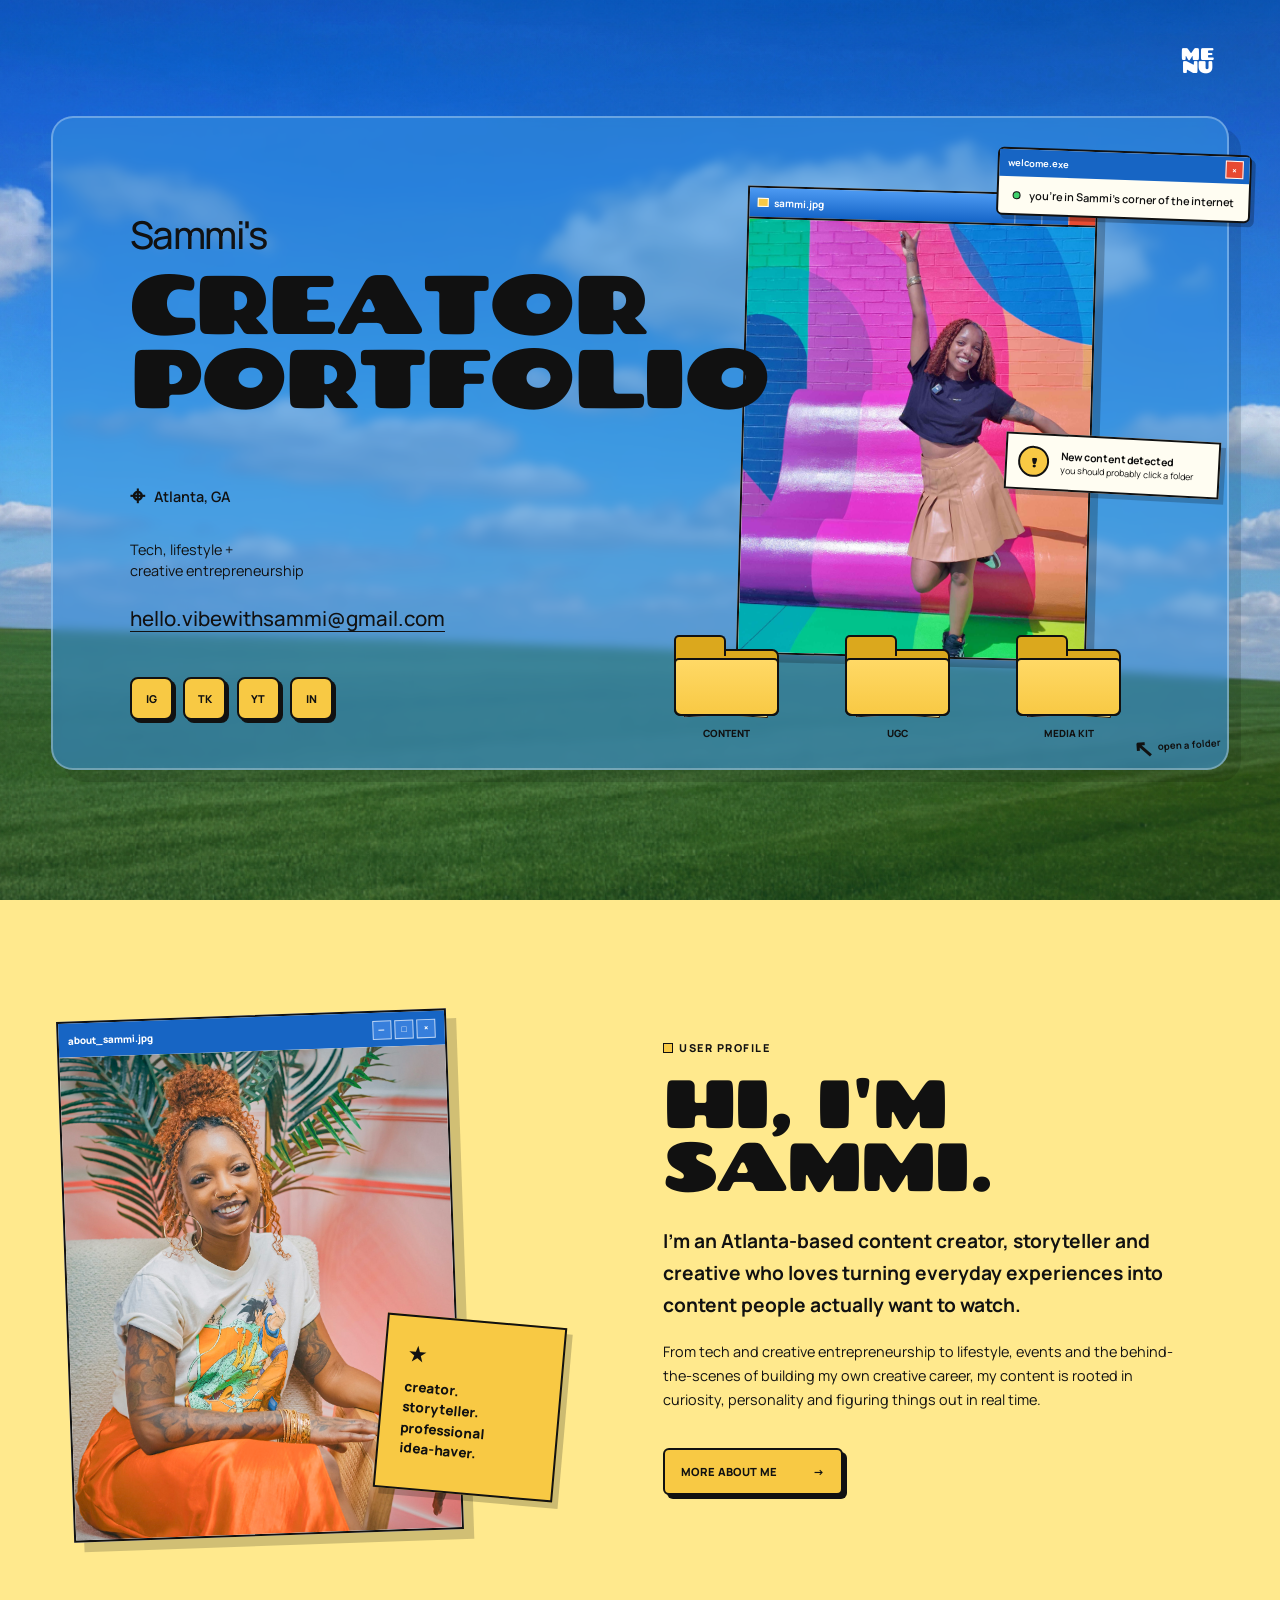
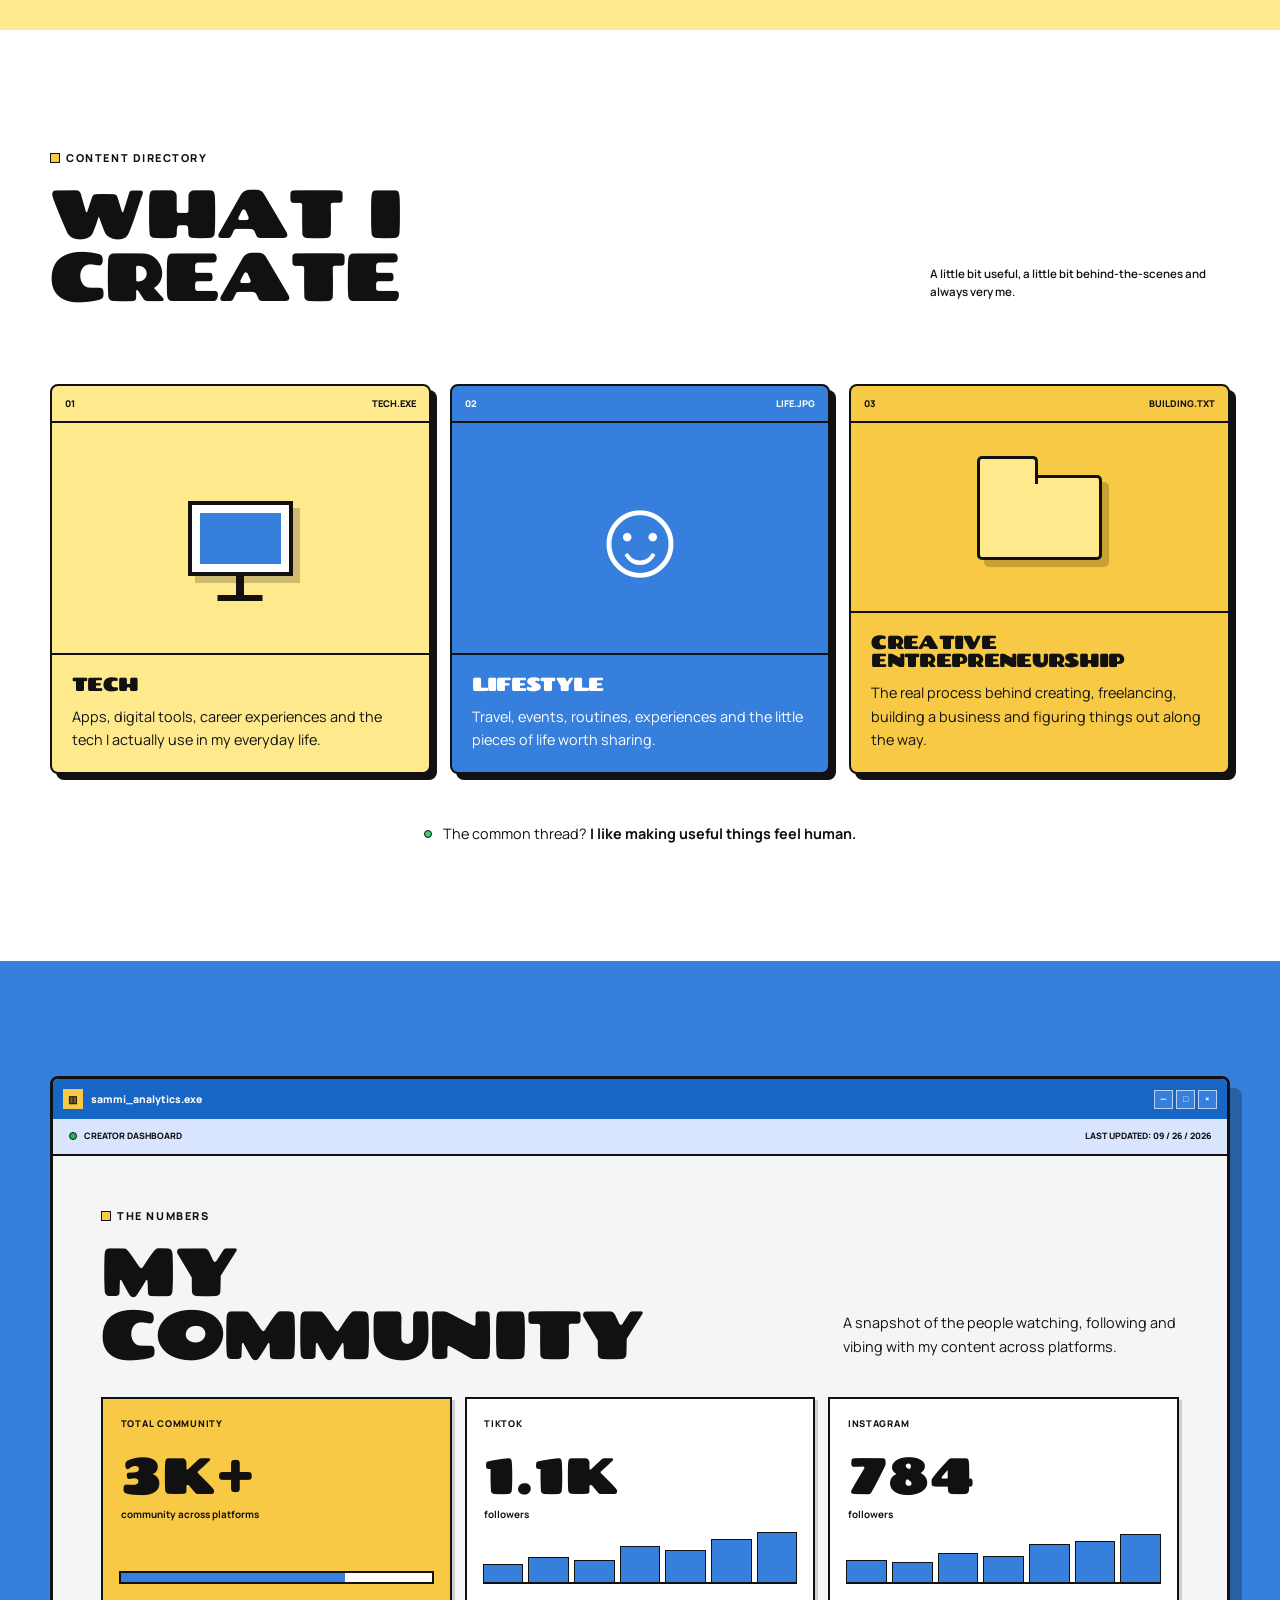
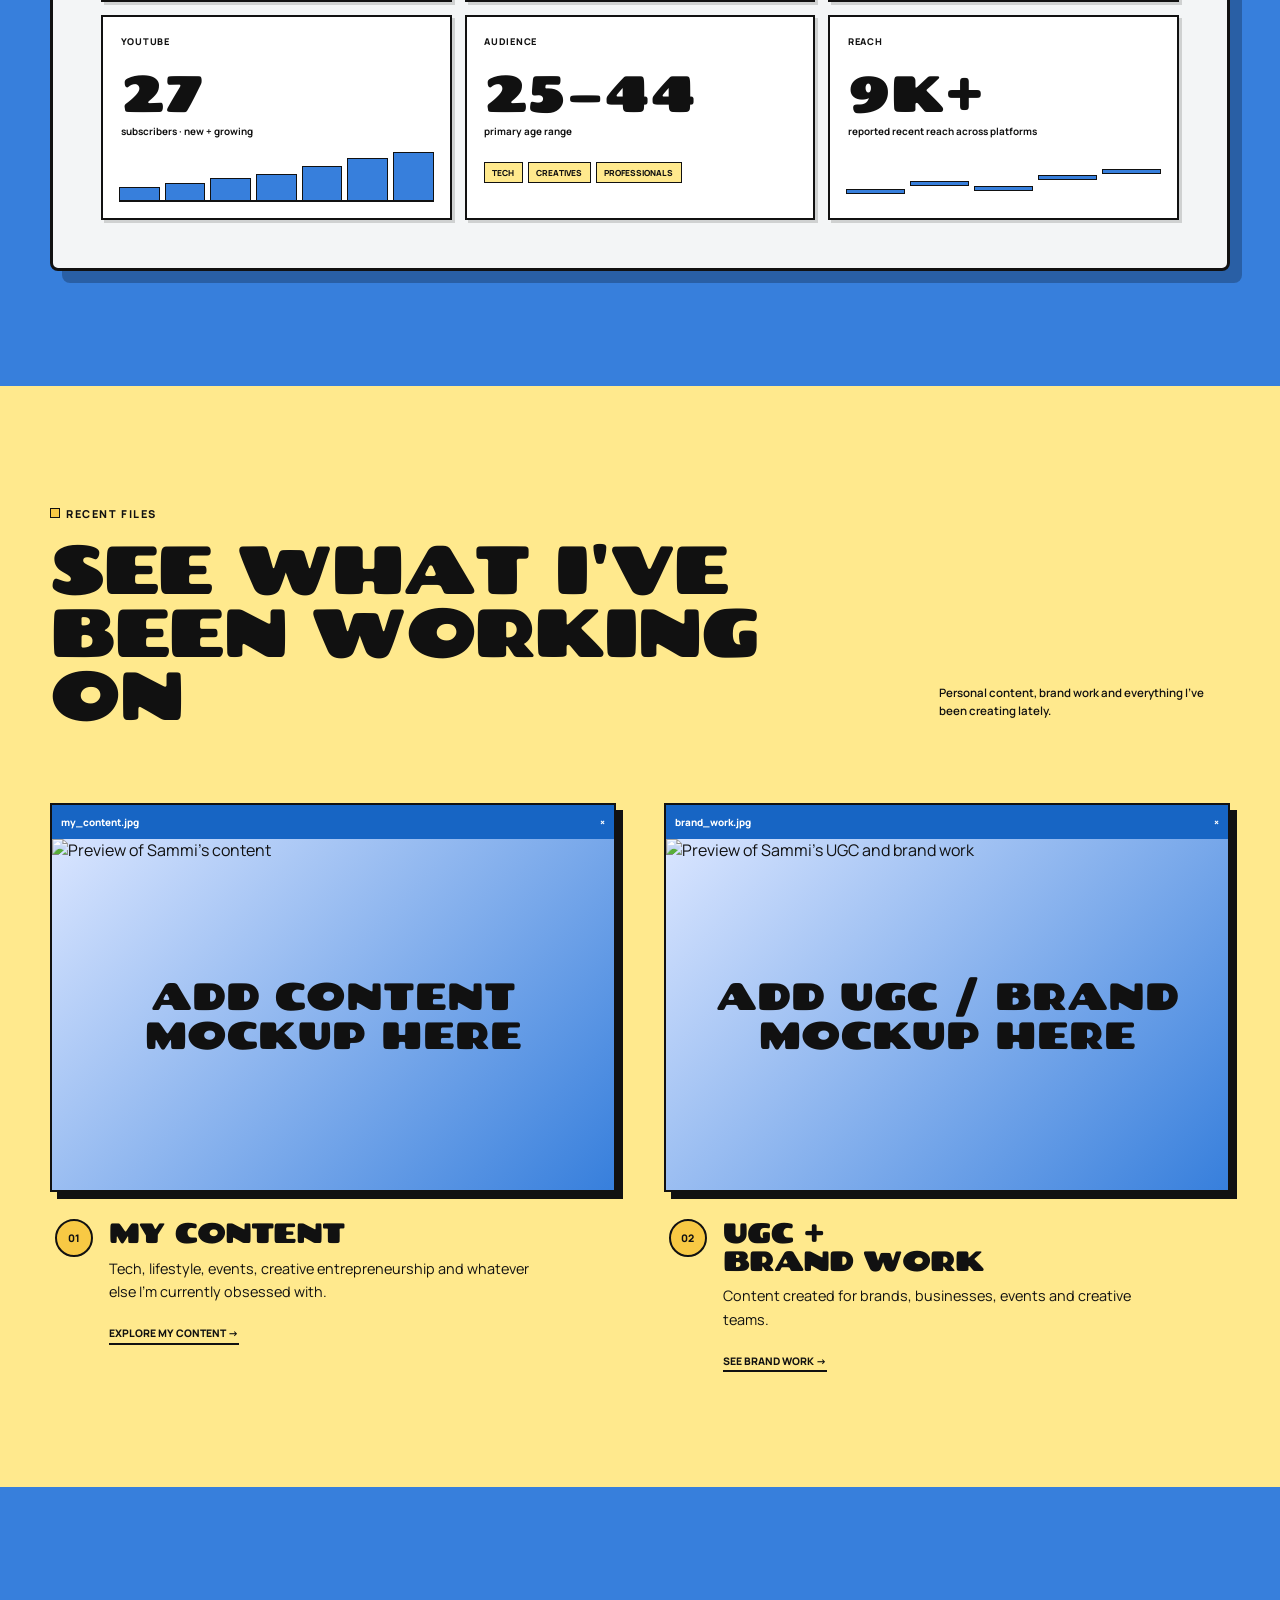
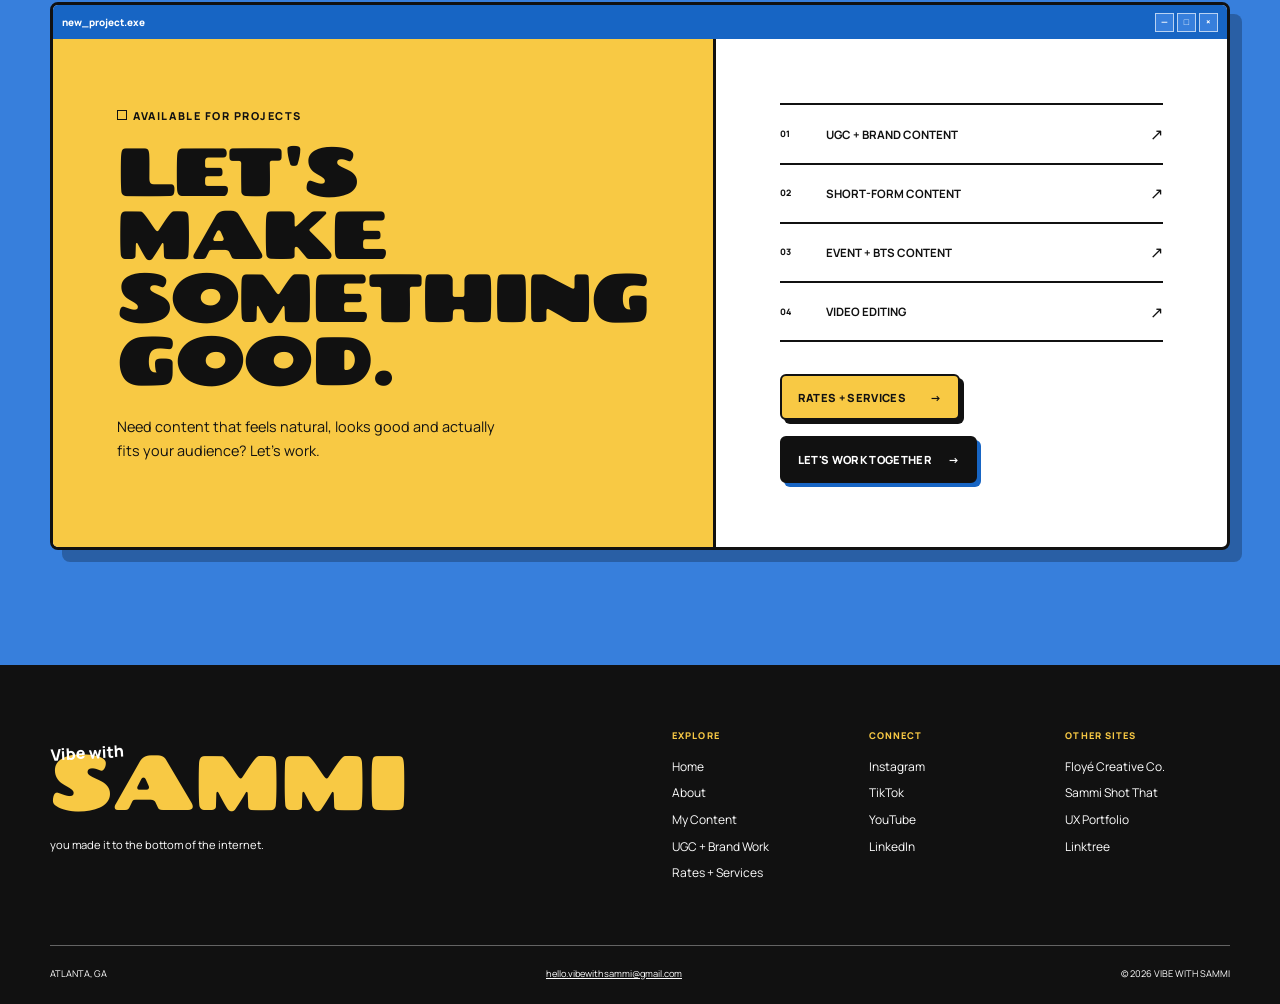
==== commit ea8c93de: "home imagery and metrics" ====
--- a/index.html
+++ b/index.html
@@ -167,7 +167,7 @@
             </div>
 
             <div class="photo-container">
-              <img src="assets/images/sammi-hero.png" alt="Sammi" />
+              <img src="assets/images/sammi-hero.jpg" alt="Sammi" />
             </div>
           </div>
 
@@ -468,180 +468,197 @@
         </div>
       </section>
 
-      <!-- =========================
-
-         ANALYTICS DASHBOARD
-
-    ========================== -->
-
-      <section class="analytics-section">
-        <div class="home-section-shell">
-          <div class="analytics-window">
-            <div class="analytics-window-bar">
-              <div class="analytics-window-title">
-                <span class="analytics-icon">▥</span>
-
-                <span>sammi_analytics.exe</span>
-              </div>
-
-              <div class="xp-window-controls" aria-hidden="true">
-                <span>—</span>
-
-                <span>□</span>
-
-                <span>×</span>
-              </div>
-            </div>
-
-            <div class="analytics-toolbar">
-              <div>
-                <span class="analytics-live-dot"></span>
-
-                CREATOR DASHBOARD
-              </div>
-
-              <span> LAST UPDATED: -- / -- / ---- </span>
-            </div>
-
-            <div class="analytics-content">
-              <div class="analytics-heading">
-                <div>
-                  <span class="section-eyebrow"> THE NUMBERS </span>
-
-                  <h2>MY COMMUNITY</h2>
-                </div>
-
-                <p>
-                  A snapshot of the people watching, following and vibing with
-                  my content across platforms.
-                </p>
-              </div>
-
-              <div class="analytics-grid">
-                <article class="stat-card stat-community">
-                  <span class="stat-label"> TOTAL COMMUNITY </span>
-
-                  <strong> --K+ </strong>
-
-                  <span class="stat-caption"> followers across platforms </span>
-
-                  <div class="fake-progress">
-                    <span></span>
-                  </div>
-                </article>
-
-                <article class="stat-card">
-                  <span class="stat-platform"> TIKTOK </span>
-
-                  <strong> --K </strong>
-
-                  <span class="stat-caption"> followers </span>
-
-                  <div class="mini-chart">
-                    <span style="height: 34%"></span>
-
-                    <span style="height: 48%"></span>
-
-                    <span style="height: 42%"></span>
-
-                    <span style="height: 68%"></span>
-
-                    <span style="height: 61%"></span>
-
-                    <span style="height: 82%"></span>
-
-                    <span style="height: 94%"></span>
-                  </div>
-                </article>
-
-                <article class="stat-card">
-                  <span class="stat-platform"> INSTAGRAM </span>
-
-                  <strong> --K </strong>
-
-                  <span class="stat-caption"> followers </span>
-
-                  <div class="mini-chart">
-                    <span style="height: 42%"></span>
-
-                    <span style="height: 38%"></span>
-
-                    <span style="height: 55%"></span>
-
-                    <span style="height: 49%"></span>
-
-                    <span style="height: 72%"></span>
-
-                    <span style="height: 77%"></span>
-
-                    <span style="height: 91%"></span>
-                  </div>
-                </article>
-
-                <article class="stat-card">
-                  <span class="stat-platform"> YOUTUBE </span>
-
-                  <strong> --- </strong>
-
-                  <span class="stat-caption"> subscribers </span>
-
-                  <div class="mini-chart">
-                    <span style="height: 25%"></span>
-
-                    <span style="height: 33%"></span>
-
-                    <span style="height: 41%"></span>
-
-                    <span style="height: 50%"></span>
-
-                    <span style="height: 64%"></span>
-
-                    <span style="height: 79%"></span>
-
-                    <span style="height: 90%"></span>
-                  </div>
-                </article>
-
-                <article class="stat-card stat-audience">
-                  <span class="stat-platform"> AUDIENCE </span>
-
-                  <strong> --% </strong>
-
-                  <span class="stat-caption"> primary audience </span>
-
-                  <div class="audience-tags">
-                    <span>18–34</span>
-
-                    <span>US</span>
-
-                    <span>CREATORS</span>
-                  </div>
-                </article>
-
-                <article class="stat-card stat-reach">
-                  <span class="stat-platform"> REACH </span>
-
-                  <strong> --K+ </strong>
-
-                  <span class="stat-caption"> recent content reach </span>
-
-                  <div class="reach-line">
-                    <span></span>
-
-                    <span></span>
-
-                    <span></span>
-
-                    <span></span>
-
-                    <span></span>
-                  </div>
-                </article>
-              </div>
-            </div>
-          </div>
-        </div>
-      </section>
+     <!-- =========================
+     ANALYTICS DASHBOARD
+========================== -->
+
+<section class="analytics-section">
+  <div class="home-section-shell">
+    <div class="analytics-window">
+      <div class="analytics-window-bar">
+        <div class="analytics-window-title">
+          <span class="analytics-icon">▥</span>
+
+          <span>sammi_analytics.exe</span>
+        </div>
+
+        <div class="xp-window-controls" aria-hidden="true">
+          <span>—</span>
+
+          <span>□</span>
+
+          <span>×</span>
+        </div>
+      </div>
+
+      <div class="analytics-toolbar">
+        <div>
+          <span class="analytics-live-dot"></span>
+
+          CREATOR DASHBOARD
+        </div>
+
+        <span>LAST UPDATED: 09 / 26 / 2026</span>
+      </div>
+
+      <div class="analytics-content">
+        <div class="analytics-heading">
+          <div>
+            <span class="section-eyebrow">THE NUMBERS</span>
+
+            <h2>MY COMMUNITY</h2>
+          </div>
+
+          <p>
+            A snapshot of the people watching, following and vibing with
+            my content across platforms.
+          </p>
+        </div>
+
+        <div class="analytics-grid">
+
+          <!-- TOTAL COMMUNITY -->
+
+          <article class="stat-card stat-community">
+            <span class="stat-label">TOTAL COMMUNITY</span>
+
+            <strong>3K+</strong>
+
+            <span class="stat-caption">community across platforms</span>
+
+            <div class="fake-progress">
+              <span></span>
+            </div>
+          </article>
+
+
+          <!-- TIKTOK -->
+
+          <article class="stat-card">
+            <span class="stat-platform">TIKTOK</span>
+
+            <strong>1.1K</strong>
+
+            <span class="stat-caption">followers</span>
+
+            <div class="mini-chart">
+              <span style="height: 34%"></span>
+
+              <span style="height: 48%"></span>
+
+              <span style="height: 42%"></span>
+
+              <span style="height: 68%"></span>
+
+              <span style="height: 61%"></span>
+
+              <span style="height: 82%"></span>
+
+              <span style="height: 94%"></span>
+            </div>
+          </article>
+
+
+          <!-- INSTAGRAM -->
+
+          <article class="stat-card">
+            <span class="stat-platform">INSTAGRAM</span>
+
+            <strong>784</strong>
+
+            <span class="stat-caption">followers</span>
+
+            <div class="mini-chart">
+              <span style="height: 42%"></span>
+
+              <span style="height: 38%"></span>
+
+              <span style="height: 55%"></span>
+
+              <span style="height: 49%"></span>
+
+              <span style="height: 72%"></span>
+
+              <span style="height: 77%"></span>
+
+              <span style="height: 91%"></span>
+            </div>
+          </article>
+
+
+          <!-- YOUTUBE -->
+
+          <article class="stat-card">
+            <span class="stat-platform">YOUTUBE</span>
+
+            <strong>27</strong>
+
+            <span class="stat-caption">subscribers · new + growing</span>
+
+            <div class="mini-chart">
+              <span style="height: 25%"></span>
+
+              <span style="height: 33%"></span>
+
+              <span style="height: 41%"></span>
+
+              <span style="height: 50%"></span>
+
+              <span style="height: 64%"></span>
+
+              <span style="height: 79%"></span>
+
+              <span style="height: 90%"></span>
+            </div>
+          </article>
+
+
+          <!-- AUDIENCE -->
+
+          <article class="stat-card stat-audience">
+            <span class="stat-platform">AUDIENCE</span>
+
+            <strong>25–44</strong>
+
+            <span class="stat-caption">primary age range</span>
+
+            <div class="audience-tags">
+              <span>TECH</span>
+
+              <span>CREATIVES</span>
+
+              <span>PROFESSIONALS</span>
+            </div>
+          </article>
+
+
+          <!-- REACH -->
+
+          <article class="stat-card stat-reach">
+            <span class="stat-platform">REACH</span>
+
+            <strong>9K+</strong>
+
+            <span class="stat-caption">reported recent reach across platforms</span>
+
+            <div class="reach-line">
+              <span></span>
+
+              <span></span>
+
+              <span></span>
+
+              <span></span>
+
+              <span></span>
+            </div>
+          </article>
+
+        </div>
+      </div>
+    </div>
+  </div>
+</section>
 
       <!-- =========================
 
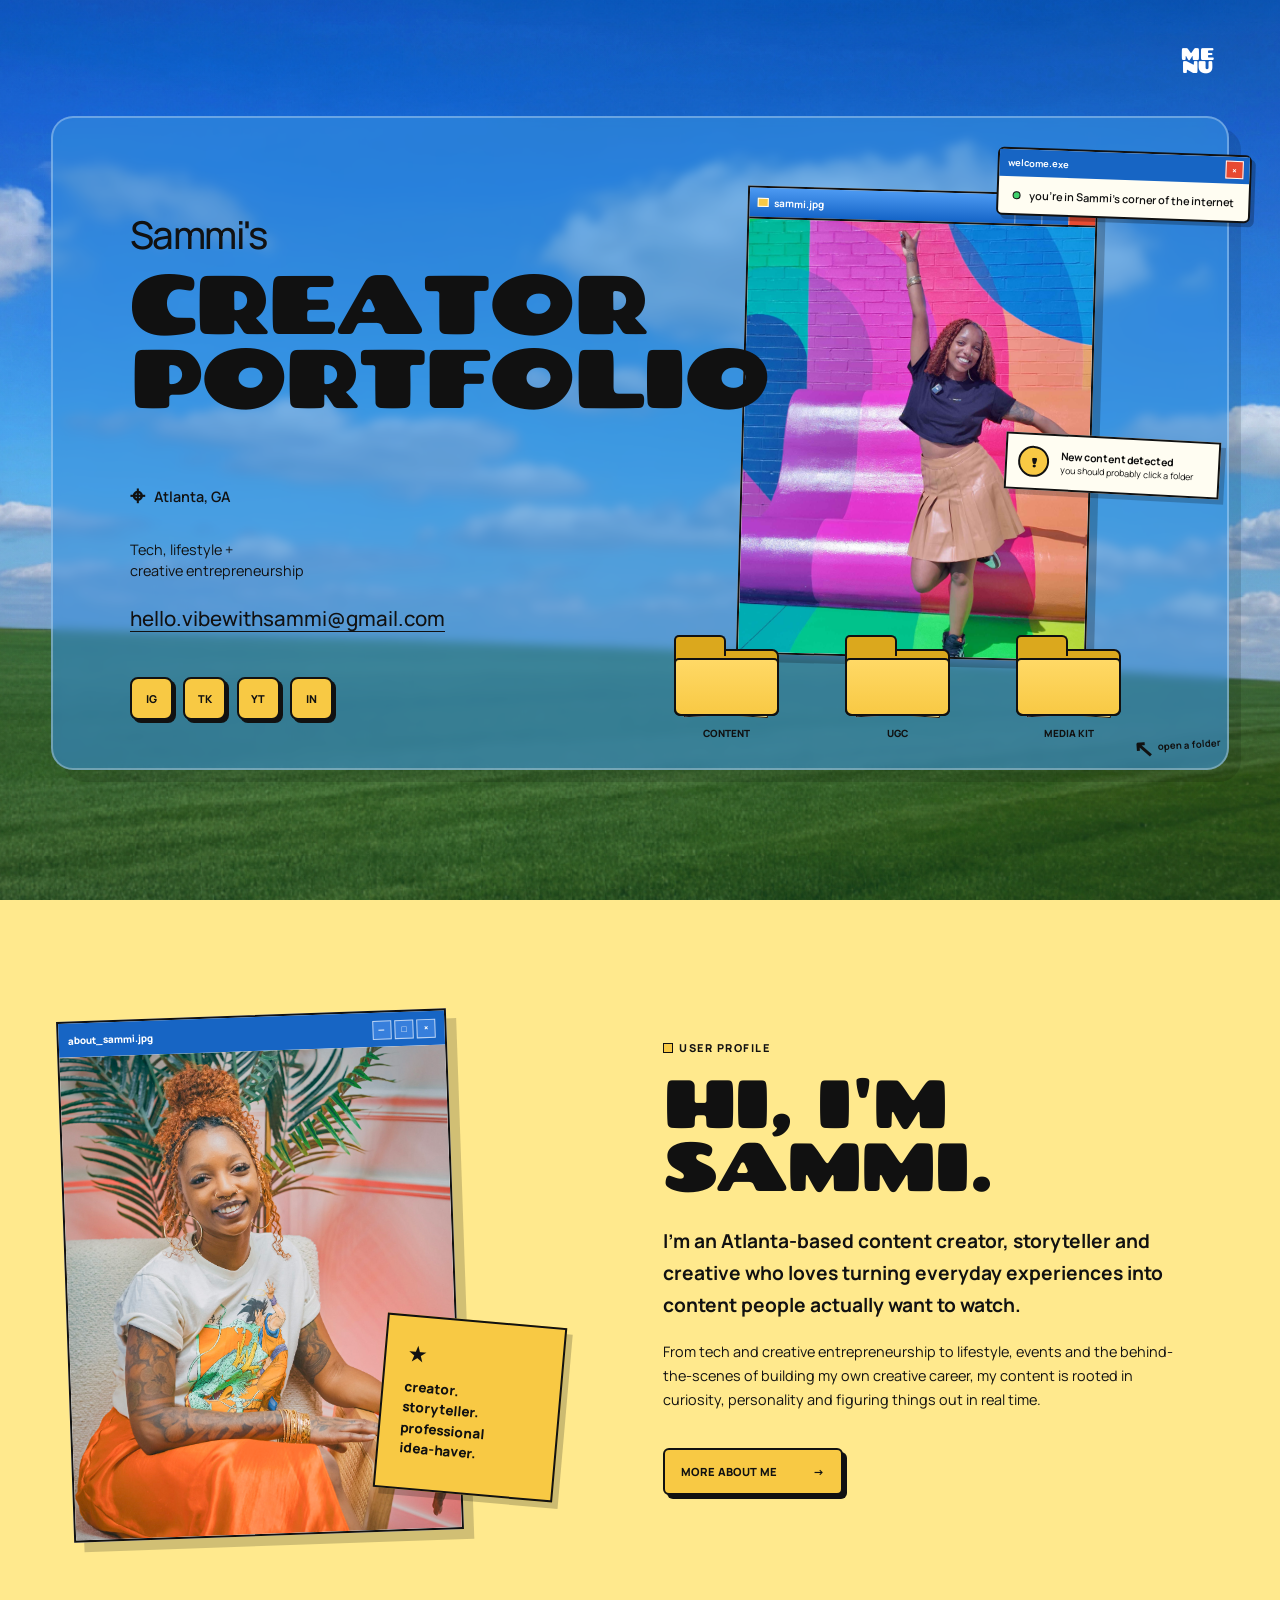
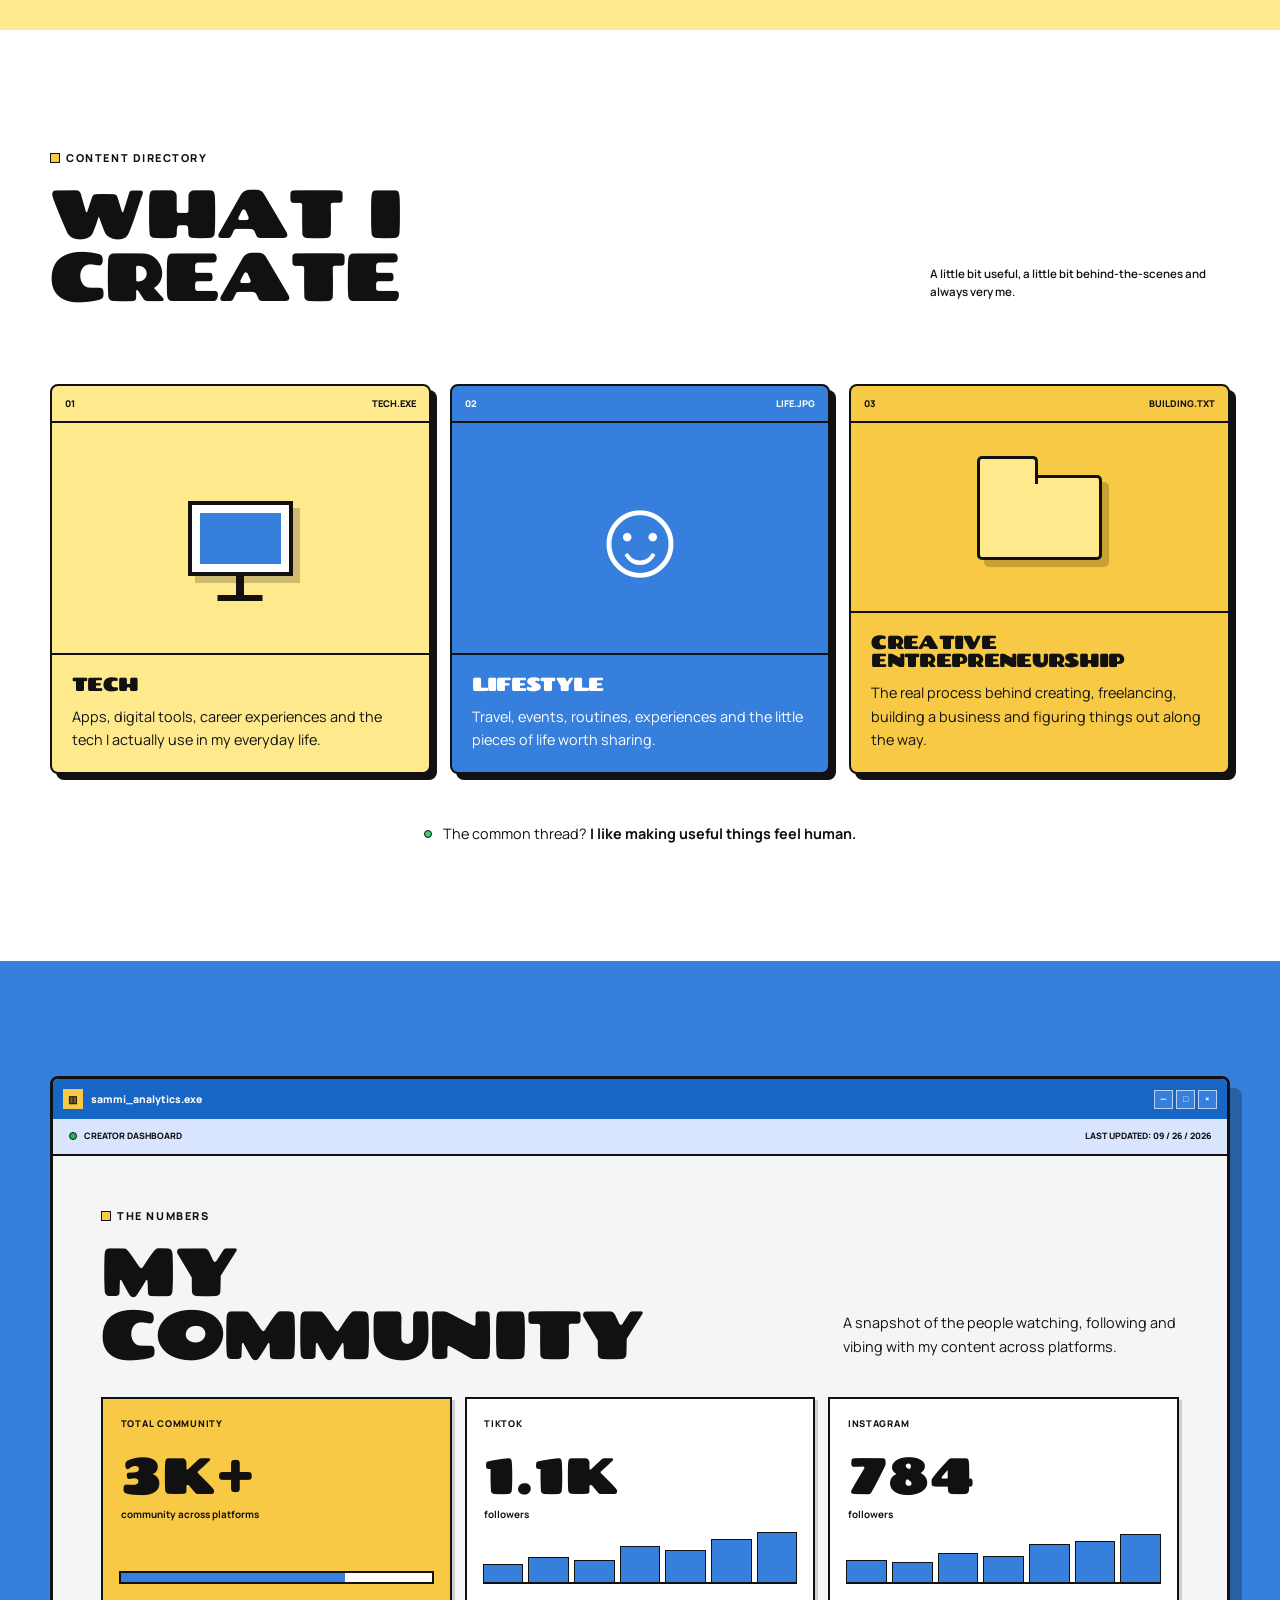
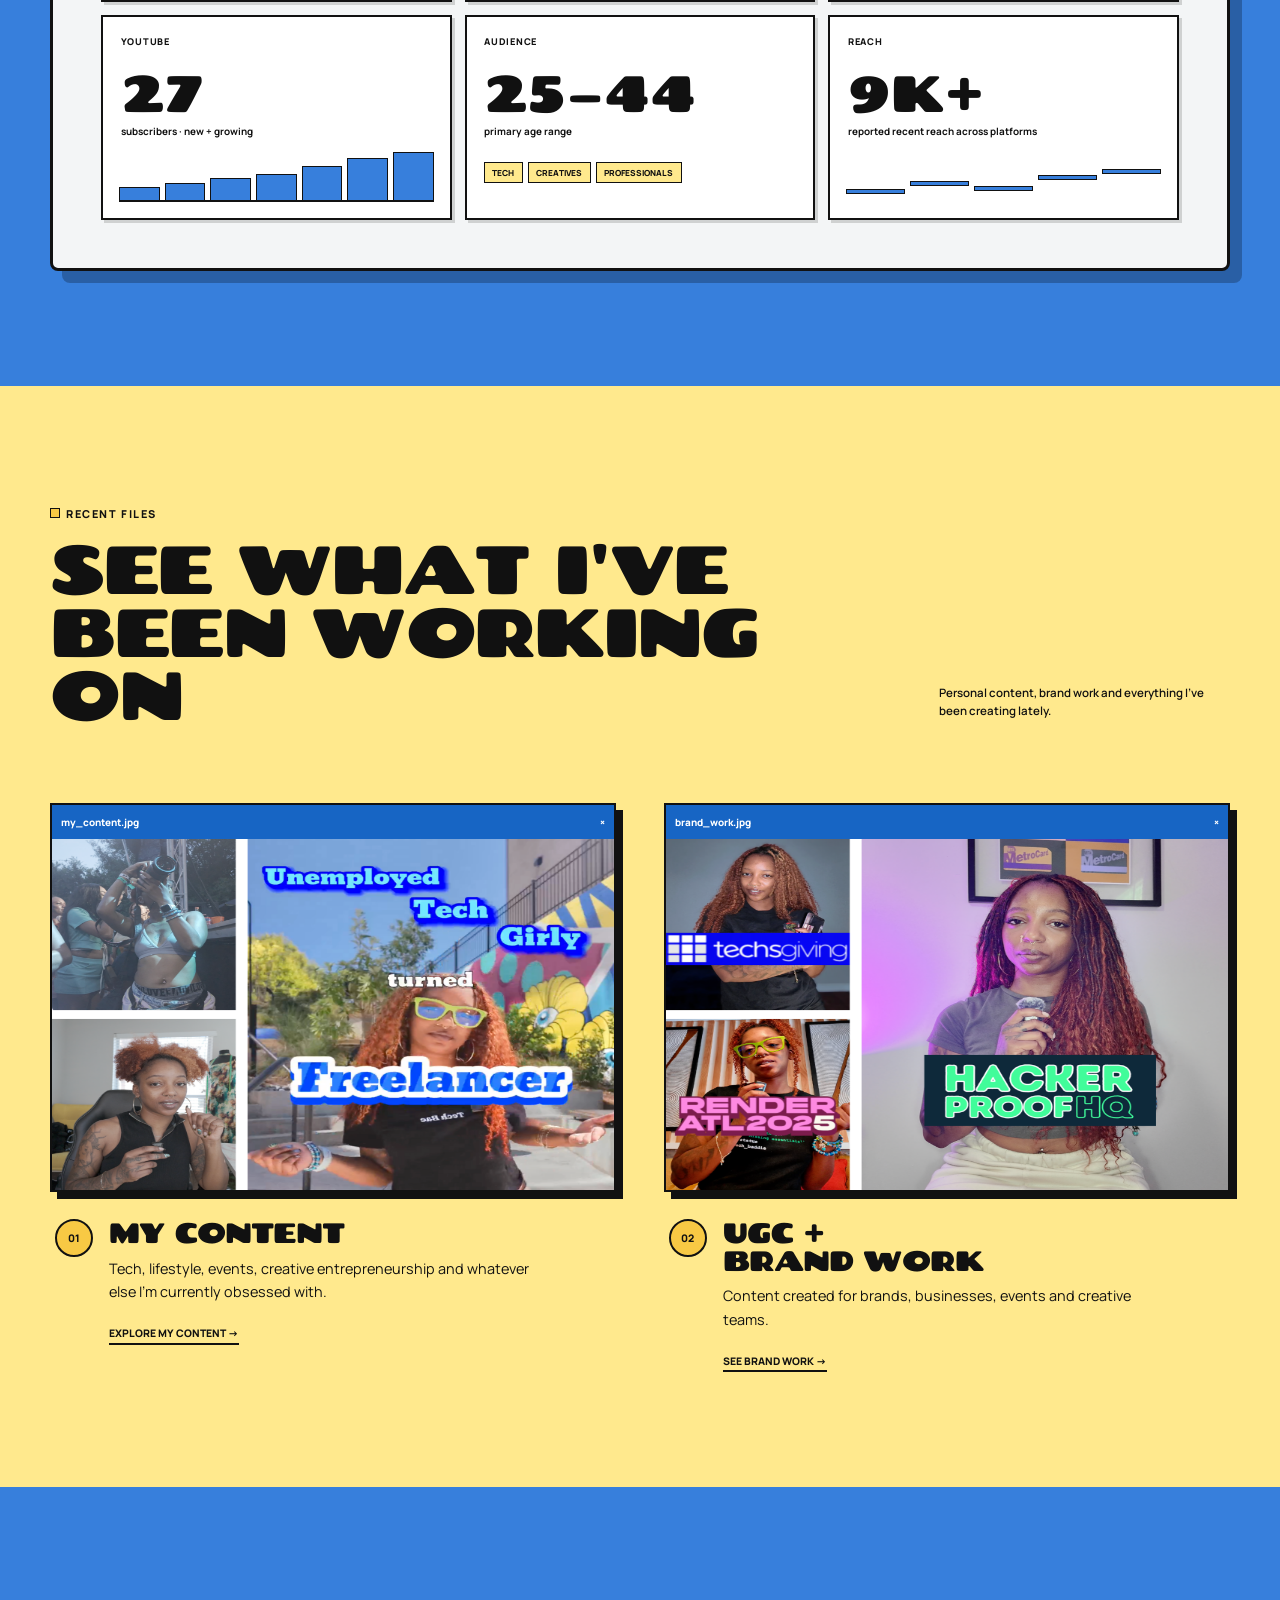
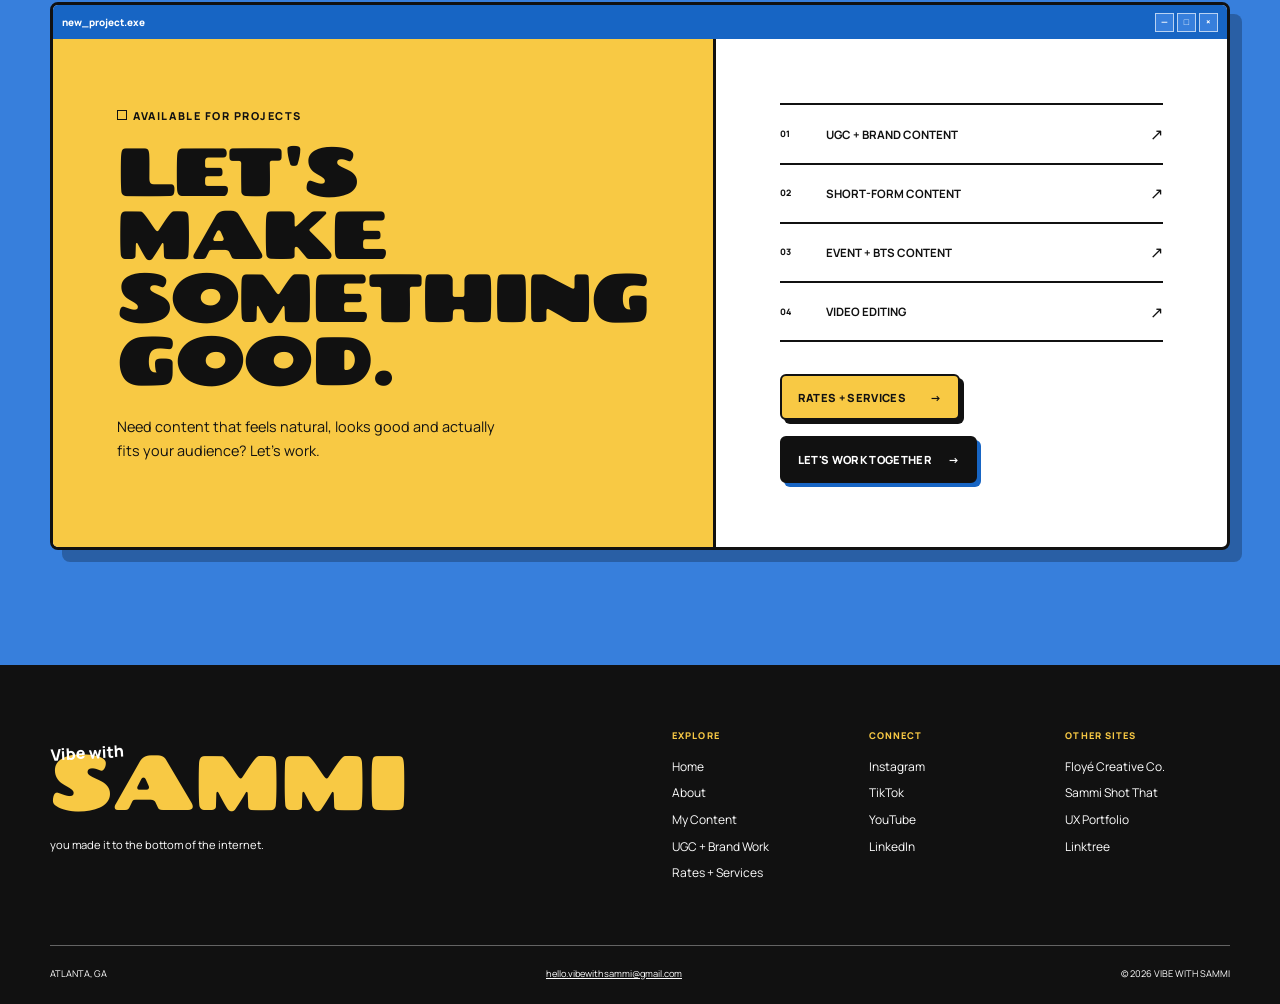
==== commit fdcf9786: "organize content section" ====
--- a/index.html
+++ b/index.html
@@ -698,15 +698,10 @@
 
                 <div class="work-preview-image">
                   <img
-                    src="assets/images/content-preview.jpg"
+                    src="assets/images/content-preview.png"
                     alt="Preview of Sammi's content"
                   />
 
-                  <span class="image-placeholder-copy">
-                    ADD CONTENT<br />
-
-                    MOCKUP HERE
-                  </span>
                 </div>
               </div>
 
@@ -738,15 +733,9 @@
 
                 <div class="work-preview-image">
                   <img
-                    src="assets/images/ugc-preview.jpg"
+                    src="assets/images/ugc-preview.png"
                     alt="Preview of Sammi's UGC and brand work"
                   />
-
-                  <span class="image-placeholder-copy">
-                    ADD UGC / BRAND<br />
-
-                    MOCKUP HERE
-                  </span>
                 </div>
               </div>
 
--- a/style.css
+++ b/style.css
@@ -976,11 +976,10 @@
 
 .content-hero-image img {
   display: block;
-
   width: 100%;
   height: 100%;
-
   object-fit: cover;
+  object-position: center 30%
 }
 
 /* Sticky note */
@@ -2811,7 +2810,7 @@
 
   height: 100%;
 
-  object-fit: cover;
+  object-fit: fill;
 }
 
 .work-preview-image img:not([src]),
@@ -4598,7 +4597,8 @@
 .content-grid {
   display: grid;
 
-  grid-template-columns: repeat(3, minmax(0, 1fr));
+  grid-template-columns: repeat(3, minmax(0, 280px));
+  justify-content: center;
 
   gap: clamp(2rem, 4vw, 3.5rem) clamp(1.25rem, 2.5vw, 2rem);
 }
@@ -4613,7 +4613,7 @@
 .content-card-media {
   position: relative;
 
-  aspect-ratio: 4 / 5;
+  aspect-ratio: 9 / 16;
 
   overflow: hidden;
 
@@ -4633,6 +4633,13 @@
   object-fit: cover;
 
   transition: transform 220ms ease;
+}
+
+.content-card-media video {
+  display: block;
+  width: 100%;
+  height: 100%;
+  object-fit: cover;
 }
 
 .content-card:hover .content-card-media img {
@@ -5167,6 +5174,7 @@
   width: 100%;
   height: 100%;
   object-fit: cover;
+  object-position: center 20%;
 }
 
 .ugc-hero-note {
@@ -7043,7 +7051,7 @@
 
 .media-audience {
   padding: var(--section-space) 0;
-  background: var(--blue);
+  background: var(--cream);
 }
 
 .audience-window {
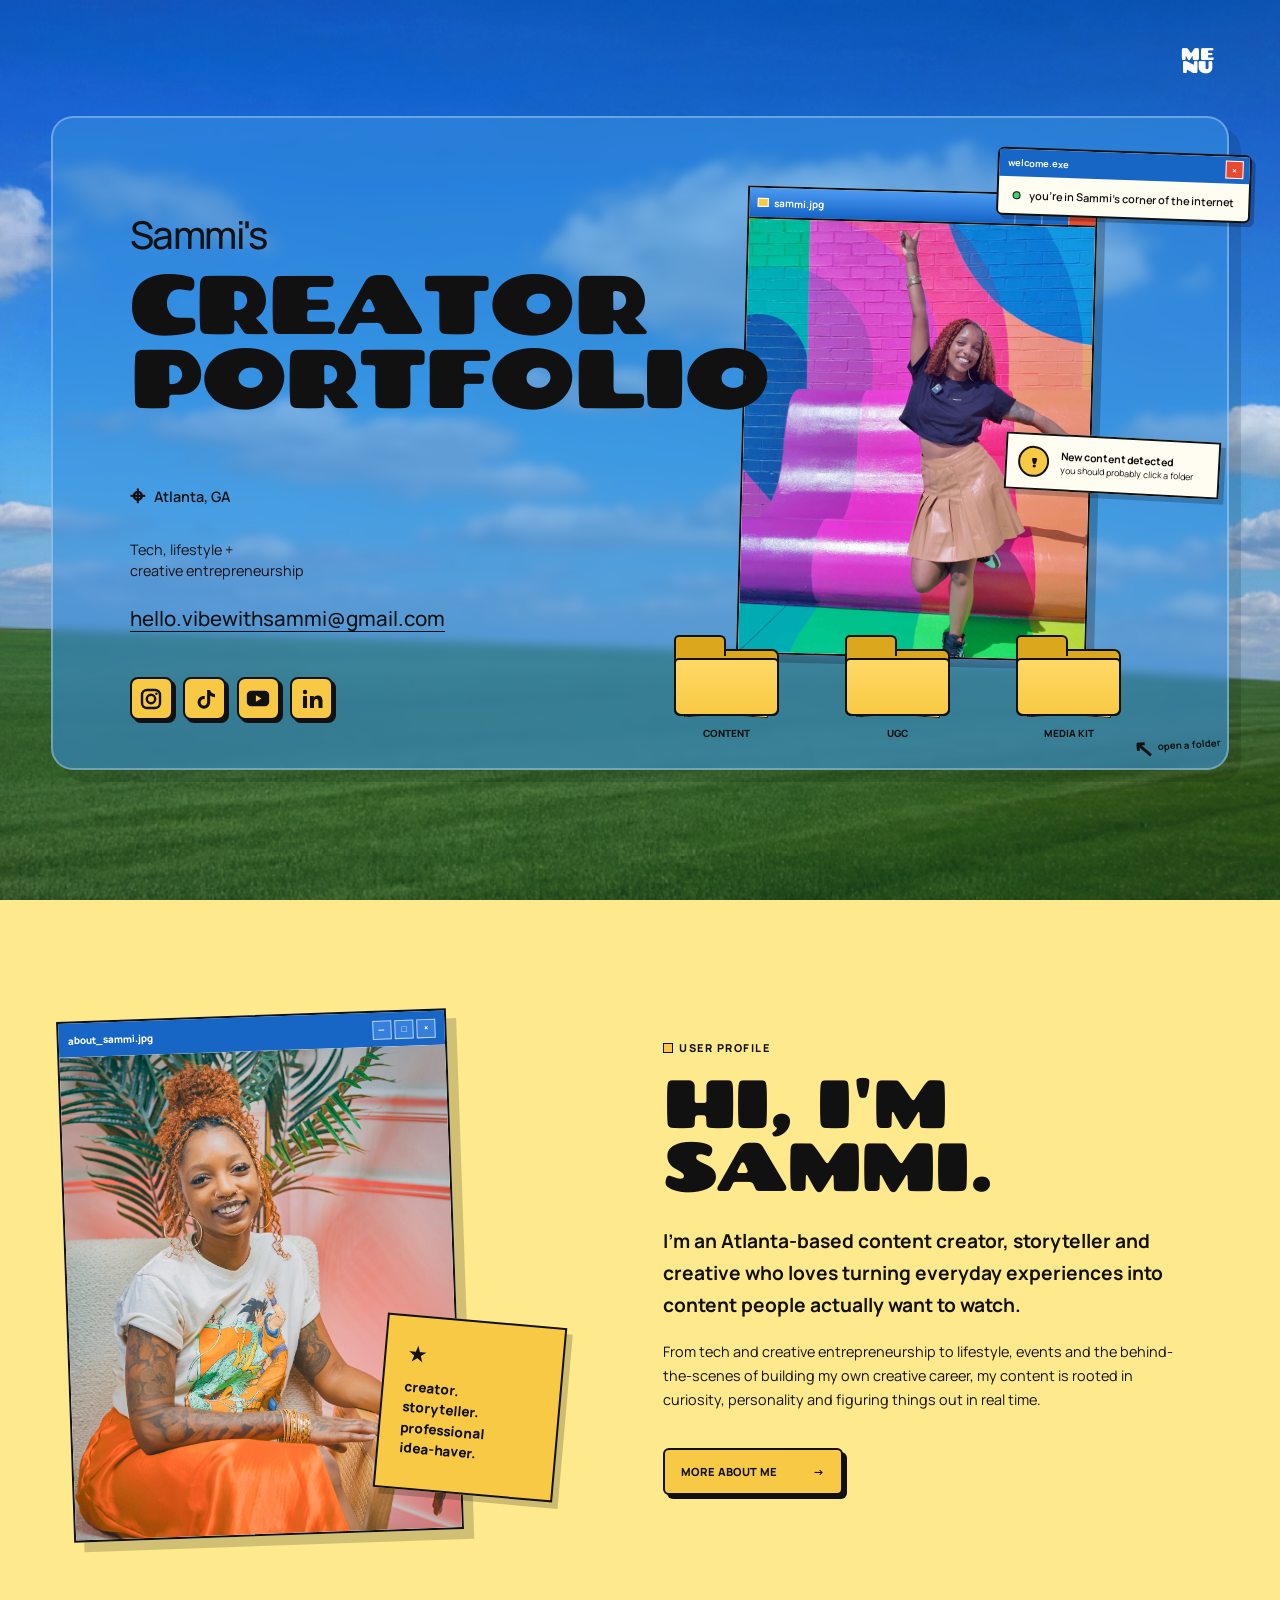
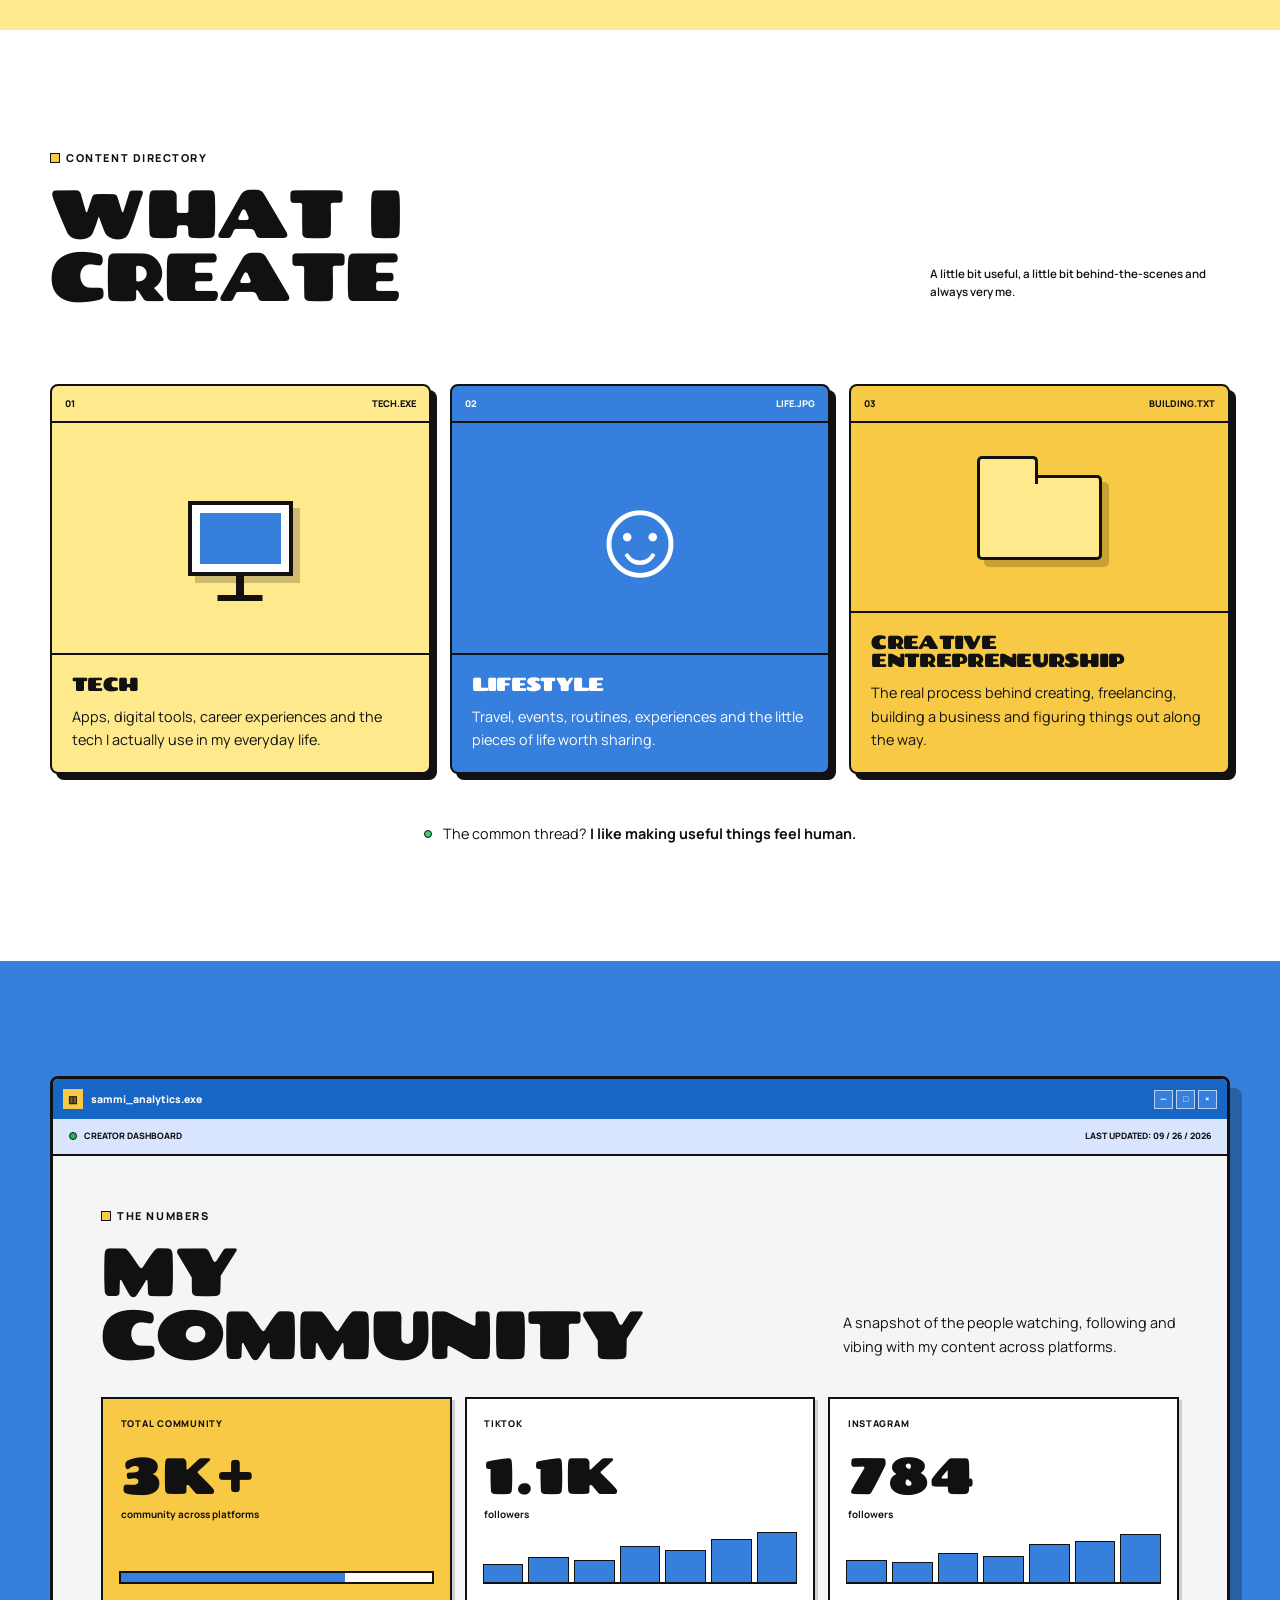
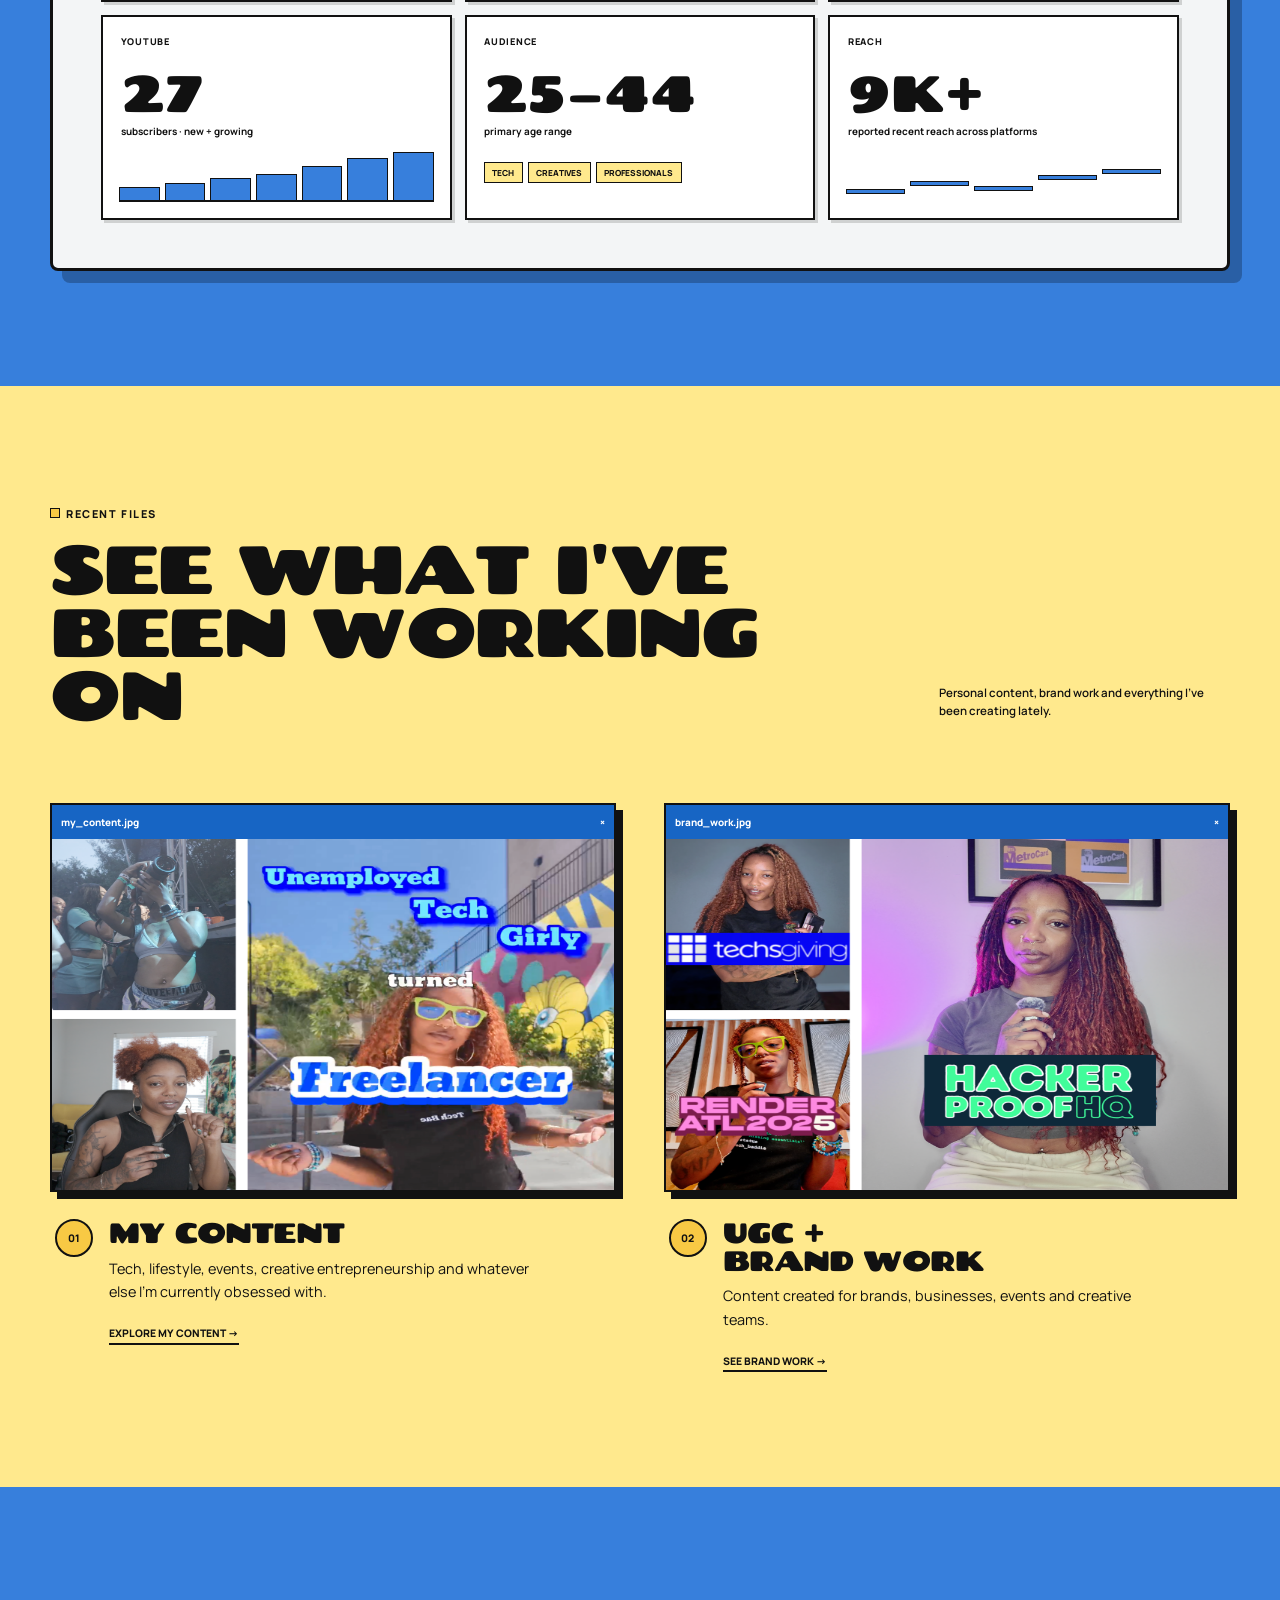
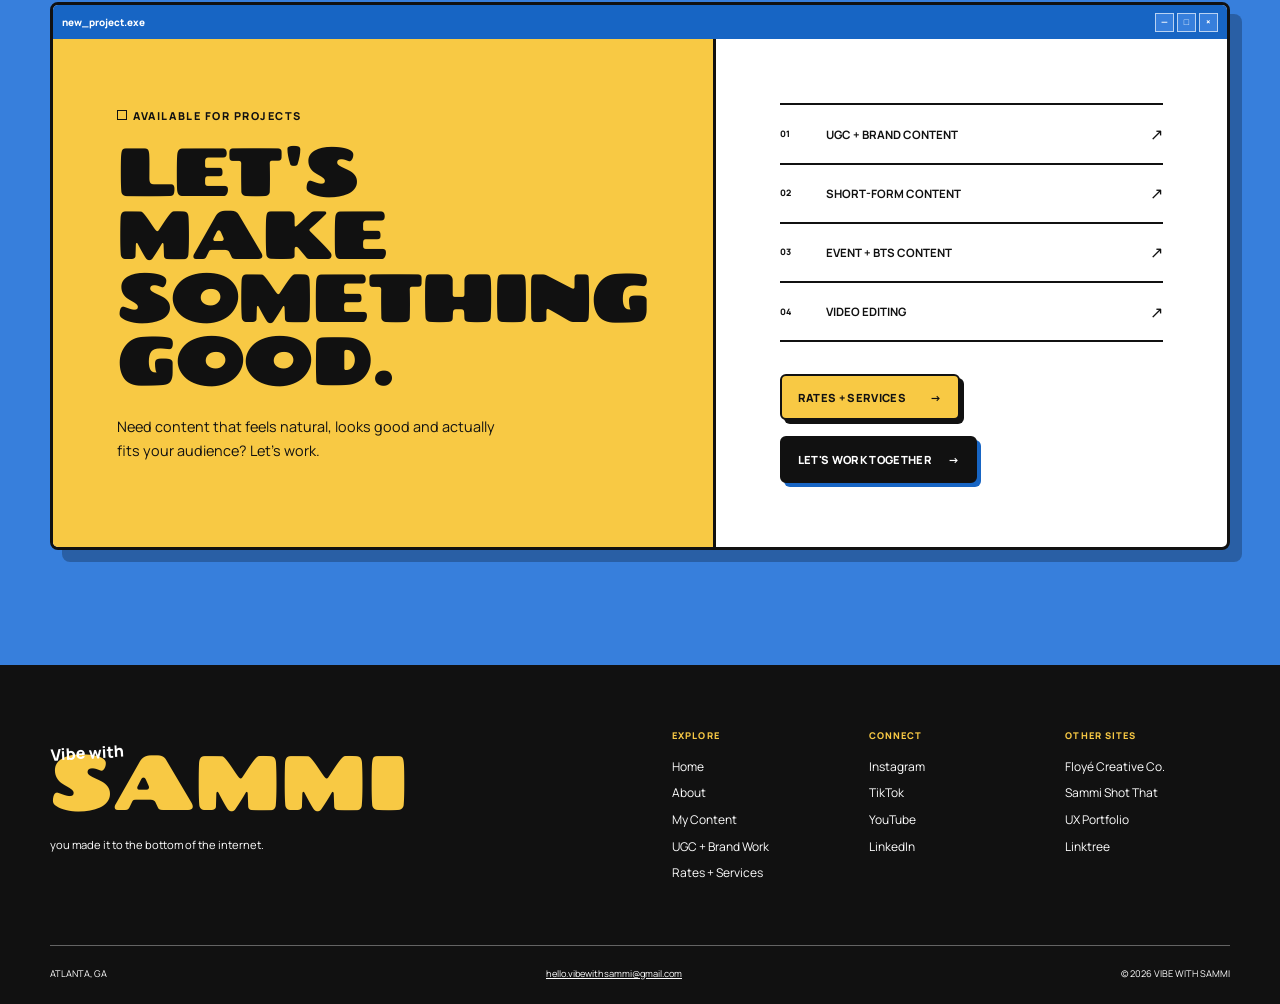
==== commit dcc5fe52: "add logos to hero socials" ====
--- a/index.html
+++ b/index.html
@@ -7,6 +7,7 @@
     <meta name="viewport" content="width=device-width, initial-scale=1.0" />
 
     <title>Vibe With Sammi</title>
+    <link rel="icon" type="image/png" href="assets/favicon.png" />
 
     <link rel="preconnect" href="https://fonts.googleapis.com" />
 
@@ -134,13 +135,41 @@
           </div>
 
           <div class="hero-socials">
-            <a href="#" aria-label="Instagram"> IG </a>
-
-            <a href="#" aria-label="TikTok"> TK </a>
-
-            <a href="#" aria-label="YouTube"> YT </a>
-
-            <a href="#" aria-label="LinkedIn"> IN </a>
+            <a
+              href="https://www.instagram.com/vibewithsammi"
+              target="_blank"
+              rel="noopener noreferrer"
+              aria-label="Instagram"
+            >
+              <img src="assets/icons/instagram.svg" alt="" />
+            </a>
+          
+            <a
+              href="https://www.tiktok.com/@vibewithsammii"
+              target="_blank"
+              rel="noopener noreferrer"
+              aria-label="TikTok"
+            >
+              <img src="assets/icons/tiktok.svg" alt="" />
+            </a>
+          
+            <a
+              href="https://www.youtube.com/@vibewithsammi"
+              target="_blank"
+              rel="noopener noreferrer"
+              aria-label="YouTube"
+            >
+              <img src="assets/icons/youtube.svg" alt="" />
+            </a>
+          
+            <a
+              href="https://www.linkedin.com/in/samantha-o-6384705a/"
+              target="_blank"
+              rel="noopener noreferrer"
+              aria-label="LinkedIn"
+            >
+              <img src="assets/icons/linkedin.svg" alt="" />
+            </a>
           </div>
         </div>
 
@@ -468,197 +497,192 @@
         </div>
       </section>
 
-     <!-- =========================
+      <!-- =========================
      ANALYTICS DASHBOARD
 ========================== -->
 
-<section class="analytics-section">
-  <div class="home-section-shell">
-    <div class="analytics-window">
-      <div class="analytics-window-bar">
-        <div class="analytics-window-title">
-          <span class="analytics-icon">▥</span>
-
-          <span>sammi_analytics.exe</span>
-        </div>
-
-        <div class="xp-window-controls" aria-hidden="true">
-          <span>—</span>
-
-          <span>□</span>
-
-          <span>×</span>
-        </div>
-      </div>
-
-      <div class="analytics-toolbar">
-        <div>
-          <span class="analytics-live-dot"></span>
-
-          CREATOR DASHBOARD
-        </div>
-
-        <span>LAST UPDATED: 09 / 26 / 2026</span>
-      </div>
-
-      <div class="analytics-content">
-        <div class="analytics-heading">
-          <div>
-            <span class="section-eyebrow">THE NUMBERS</span>
-
-            <h2>MY COMMUNITY</h2>
-          </div>
-
-          <p>
-            A snapshot of the people watching, following and vibing with
-            my content across platforms.
-          </p>
-        </div>
-
-        <div class="analytics-grid">
-
-          <!-- TOTAL COMMUNITY -->
-
-          <article class="stat-card stat-community">
-            <span class="stat-label">TOTAL COMMUNITY</span>
-
-            <strong>3K+</strong>
-
-            <span class="stat-caption">community across platforms</span>
-
-            <div class="fake-progress">
-              <span></span>
-            </div>
-          </article>
-
-
-          <!-- TIKTOK -->
-
-          <article class="stat-card">
-            <span class="stat-platform">TIKTOK</span>
-
-            <strong>1.1K</strong>
-
-            <span class="stat-caption">followers</span>
-
-            <div class="mini-chart">
-              <span style="height: 34%"></span>
-
-              <span style="height: 48%"></span>
-
-              <span style="height: 42%"></span>
-
-              <span style="height: 68%"></span>
-
-              <span style="height: 61%"></span>
-
-              <span style="height: 82%"></span>
-
-              <span style="height: 94%"></span>
-            </div>
-          </article>
-
-
-          <!-- INSTAGRAM -->
-
-          <article class="stat-card">
-            <span class="stat-platform">INSTAGRAM</span>
-
-            <strong>784</strong>
-
-            <span class="stat-caption">followers</span>
-
-            <div class="mini-chart">
-              <span style="height: 42%"></span>
-
-              <span style="height: 38%"></span>
-
-              <span style="height: 55%"></span>
-
-              <span style="height: 49%"></span>
-
-              <span style="height: 72%"></span>
-
-              <span style="height: 77%"></span>
-
-              <span style="height: 91%"></span>
-            </div>
-          </article>
-
-
-          <!-- YOUTUBE -->
-
-          <article class="stat-card">
-            <span class="stat-platform">YOUTUBE</span>
-
-            <strong>27</strong>
-
-            <span class="stat-caption">subscribers · new + growing</span>
-
-            <div class="mini-chart">
-              <span style="height: 25%"></span>
-
-              <span style="height: 33%"></span>
-
-              <span style="height: 41%"></span>
-
-              <span style="height: 50%"></span>
-
-              <span style="height: 64%"></span>
-
-              <span style="height: 79%"></span>
-
-              <span style="height: 90%"></span>
-            </div>
-          </article>
-
-
-          <!-- AUDIENCE -->
-
-          <article class="stat-card stat-audience">
-            <span class="stat-platform">AUDIENCE</span>
-
-            <strong>25–44</strong>
-
-            <span class="stat-caption">primary age range</span>
-
-            <div class="audience-tags">
-              <span>TECH</span>
-
-              <span>CREATIVES</span>
-
-              <span>PROFESSIONALS</span>
-            </div>
-          </article>
-
-
-          <!-- REACH -->
-
-          <article class="stat-card stat-reach">
-            <span class="stat-platform">REACH</span>
-
-            <strong>9K+</strong>
-
-            <span class="stat-caption">reported recent reach across platforms</span>
-
-            <div class="reach-line">
-              <span></span>
-
-              <span></span>
-
-              <span></span>
-
-              <span></span>
-
-              <span></span>
-            </div>
-          </article>
-
-        </div>
-      </div>
-    </div>
-  </div>
-</section>
+      <section class="analytics-section">
+        <div class="home-section-shell">
+          <div class="analytics-window">
+            <div class="analytics-window-bar">
+              <div class="analytics-window-title">
+                <span class="analytics-icon">▥</span>
+
+                <span>sammi_analytics.exe</span>
+              </div>
+
+              <div class="xp-window-controls" aria-hidden="true">
+                <span>—</span>
+
+                <span>□</span>
+
+                <span>×</span>
+              </div>
+            </div>
+
+            <div class="analytics-toolbar">
+              <div>
+                <span class="analytics-live-dot"></span>
+
+                CREATOR DASHBOARD
+              </div>
+
+              <span>LAST UPDATED: 09 / 26 / 2026</span>
+            </div>
+
+            <div class="analytics-content">
+              <div class="analytics-heading">
+                <div>
+                  <span class="section-eyebrow">THE NUMBERS</span>
+
+                  <h2>MY COMMUNITY</h2>
+                </div>
+
+                <p>
+                  A snapshot of the people watching, following and vibing with
+                  my content across platforms.
+                </p>
+              </div>
+
+              <div class="analytics-grid">
+                <!-- TOTAL COMMUNITY -->
+
+                <article class="stat-card stat-community">
+                  <span class="stat-label">TOTAL COMMUNITY</span>
+
+                  <strong>3K+</strong>
+
+                  <span class="stat-caption">community across platforms</span>
+
+                  <div class="fake-progress">
+                    <span></span>
+                  </div>
+                </article>
+
+                <!-- TIKTOK -->
+
+                <article class="stat-card">
+                  <span class="stat-platform">TIKTOK</span>
+
+                  <strong>1.1K</strong>
+
+                  <span class="stat-caption">followers</span>
+
+                  <div class="mini-chart">
+                    <span style="height: 34%"></span>
+
+                    <span style="height: 48%"></span>
+
+                    <span style="height: 42%"></span>
+
+                    <span style="height: 68%"></span>
+
+                    <span style="height: 61%"></span>
+
+                    <span style="height: 82%"></span>
+
+                    <span style="height: 94%"></span>
+                  </div>
+                </article>
+
+                <!-- INSTAGRAM -->
+
+                <article class="stat-card">
+                  <span class="stat-platform">INSTAGRAM</span>
+
+                  <strong>784</strong>
+
+                  <span class="stat-caption">followers</span>
+
+                  <div class="mini-chart">
+                    <span style="height: 42%"></span>
+
+                    <span style="height: 38%"></span>
+
+                    <span style="height: 55%"></span>
+
+                    <span style="height: 49%"></span>
+
+                    <span style="height: 72%"></span>
+
+                    <span style="height: 77%"></span>
+
+                    <span style="height: 91%"></span>
+                  </div>
+                </article>
+
+                <!-- YOUTUBE -->
+
+                <article class="stat-card">
+                  <span class="stat-platform">YOUTUBE</span>
+
+                  <strong>27</strong>
+
+                  <span class="stat-caption">subscribers · new + growing</span>
+
+                  <div class="mini-chart">
+                    <span style="height: 25%"></span>
+
+                    <span style="height: 33%"></span>
+
+                    <span style="height: 41%"></span>
+
+                    <span style="height: 50%"></span>
+
+                    <span style="height: 64%"></span>
+
+                    <span style="height: 79%"></span>
+
+                    <span style="height: 90%"></span>
+                  </div>
+                </article>
+
+                <!-- AUDIENCE -->
+
+                <article class="stat-card stat-audience">
+                  <span class="stat-platform">AUDIENCE</span>
+
+                  <strong>25–44</strong>
+
+                  <span class="stat-caption">primary age range</span>
+
+                  <div class="audience-tags">
+                    <span>TECH</span>
+
+                    <span>CREATIVES</span>
+
+                    <span>PROFESSIONALS</span>
+                  </div>
+                </article>
+
+                <!-- REACH -->
+
+                <article class="stat-card stat-reach">
+                  <span class="stat-platform">REACH</span>
+
+                  <strong>9K+</strong>
+
+                  <span class="stat-caption"
+                    >reported recent reach across platforms</span
+                  >
+
+                  <div class="reach-line">
+                    <span></span>
+
+                    <span></span>
+
+                    <span></span>
+
+                    <span></span>
+
+                    <span></span>
+                  </div>
+                </article>
+              </div>
+            </div>
+          </div>
+        </div>
+      </section>
 
       <!-- =========================
 
@@ -701,7 +725,6 @@
                     src="assets/images/content-preview.png"
                     alt="Preview of Sammi's content"
                   />
-
                 </div>
               </div>
 
@@ -858,78 +881,86 @@
      FOOTER
 ========================== -->
 
-<footer class="site-footer">
-  <div class="footer-shell">
-
-    <div class="footer-brand">
-      <span class="footer-script">Vibe with</span>
-
-      <strong>SAMMI</strong>
-
-      <p>you made it to the bottom of the internet.</p>
-    </div>
-
-
-    <div class="footer-links">
-
-      <div>
-        <span>EXPLORE</span>
-
-        <a href="index.html">Home</a>
-        <a href="about.html">About</a>
-        <a href="content.html">My Content</a>
-        <a href="ugc.html">UGC + Brand Work</a>
-        <a href="services.html">Rates + Services</a>
+    <footer class="site-footer">
+      <div class="footer-shell">
+        <div class="footer-brand">
+          <span class="footer-script">Vibe with</span>
+
+          <strong>SAMMI</strong>
+
+          <p>you made it to the bottom of the internet.</p>
+        </div>
+
+        <div class="footer-links">
+          <div>
+            <span>EXPLORE</span>
+
+            <a href="index.html">Home</a>
+            <a href="about.html">About</a>
+            <a href="content.html">My Content</a>
+            <a href="ugc.html">UGC + Brand Work</a>
+            <a href="services.html">Rates + Services</a>
+          </div>
+
+          <div>
+            <span>CONNECT</span>
+
+            <a href="https://www.instagram.com/vibewithsammi">Instagram</a>
+            <a href="https://www.tiktok.com/@vibewithsammii">TikTok</a>
+            <a href="https://www.youtube.com/@vibewithsammi">YouTube</a>
+            <a href="https://www.linkedin.com/in/samantha-o-6384705a/"
+              >LinkedIn</a
+            >
+          </div>
+
+          <div>
+            <span>OTHER SITES</span>
+
+            <a
+              href="https://floyecreative.co/"
+              target="_blank"
+              rel="noopener noreferrer"
+            >
+              Floyé Creative Co.
+            </a>
+
+            <a
+              href="https://www.sammishotthat.com/"
+              target="_blank"
+              rel="noopener noreferrer"
+            >
+              Sammi Shot That
+            </a>
+
+            <a
+              href="https://www.samoyen.com/"
+              target="_blank"
+              rel="noopener noreferrer"
+            >
+              UX Portfolio
+            </a>
+
+            <a
+              href="https://www.vibewithsammi.com/linktree.html"
+              target="_blank"
+              rel="noopener noreferrer"
+            >
+              Linktree
+            </a>
+          </div>
+        </div>
+
+        <div class="footer-bottom">
+          <span>ATLANTA, GA</span>
+
+          <a href="mailto:hello.vibewithsammi@gmail.com">
+            hello.vibewithsammi@gmail.com
+          </a>
+
+          <span>© 2026 VIBE WITH SAMMI</span>
+        </div>
       </div>
-
-
-      <div>
-        <span>CONNECT</span>
-
-        <a href="#">Instagram</a>
-        <a href="#">TikTok</a>
-        <a href="#">YouTube</a>
-        <a href="#">LinkedIn</a>
-      </div>
-
-
-      <div>
-        <span>OTHER SITES</span>
-
-        <a href="#" target="_blank" rel="noopener noreferrer">
-          Floyé Creative Co.
-        </a>
-
-        <a href="#" target="_blank" rel="noopener noreferrer">
-          Sammi Shot That
-        </a>
-
-        <a href="#" target="_blank" rel="noopener noreferrer">
-          UX Portfolio
-        </a>
-
-        <a href="#" target="_blank" rel="noopener noreferrer">
-          Linktree
-        </a>
-      </div>
-
-    </div>
-
-
-    <div class="footer-bottom">
-
-      <span>ATLANTA, GA</span>
-
-      <a href="mailto:hello.vibewithsammi@gmail.com">
-        hello.vibewithsammi@gmail.com
-      </a>
-
-      <span>© 2026 VIBE WITH SAMMI</span>
-
-    </div>
-
-  </div>
-</footer>
+    </footer>
 
     <script src="main.js"></script>
   </body>
--- a/style.css
+++ b/style.css
@@ -61,6 +61,7 @@
   background: var(--blue);
 
   color: var(--black);
+  overflow-x: hidden;
 }
 
 button,
@@ -866,6 +867,13 @@
   margin: 0;
 }
 
+.hero-socials a img {
+  width: 24px;
+  height: 24px;
+  display: block;
+  object-fit: contain;
+}
+
 .location {
   display: flex;
 
@@ -4255,6 +4263,13 @@
 
     justify-content: space-between;
   }
+
+ 
+
+  .facts-section .section-heading-row h2 {
+    font-size: clamp(1.5rem, 6vw, 2rem);
+    line-height: 1;
+  }
 }
 
 /* =========================================================
@@ -4269,11 +4284,12 @@
   /* Hero */
 
   .about-hero-visual {
-    min-height: 390px;
-  }
-
+    min-height: 420px;
+  }
+  
   .about-profile-window {
-    width: 92%;
+    top: 56%;
+    width: min(310px, 84%);
   }
 
   .about-hero-note {
@@ -5593,9 +5609,12 @@
   .ugc-project-grid {
     gap: 3rem;
   }
+  .ugc-project-info {
+    padding: 0 2em;
+  }
 
   .ugc-project-info h2 {
-    font-size: clamp(2.8rem, 12vw, 4rem);
+    font-size: clamp(2rem, 8vw, 3rem);
   }
 
   .ugc-project-details > div {
@@ -5605,6 +5624,7 @@
   .ugc-project-examples {
     grid-template-columns: 1fr 1fr;
     gap: 0.85rem;
+    padding: 0 2em;
   }
 
   .ugc-post-card-offset {
@@ -7505,6 +7525,13 @@
   object-fit: cover;
 }
 
+.media-work-video {
+  display: block;
+  width: 100%;
+  height: 100%;
+  object-fit: cover;
+}
+
 .media-work-label {
   display: flex;
   align-items: center;
@@ -7896,4 +7923,141 @@
   .why-image-small {
     height: 230px;
   }
+}
+
+/* =========================================
+   UGC PAGE — HORIZONTAL OVERFLOW FIX
+   ========================================= */
+
+.ugc-page-hero,
+.ugc-work-intro,
+.ugc-project,
+.ugc-cta-section {
+  overflow-x: clip;
+}
+
+.ugc-hero-grid,
+.ugc-project-grid,
+.ugc-hero-copy,
+.ugc-hero-visual,
+.ugc-project-info,
+.ugc-project-examples {
+  min-width: 0;
+}
+
+.ugc-hero-visual {
+  width: 100%;
+  max-width: 100%;
+  padding: 1rem 1rem 3rem 0;
+}
+
+.ugc-hero-window {
+  width: min(96%, 540px);
+  margin-left: auto;
+}
+
+.ugc-hero-note {
+  right: 0.25rem;
+}
+
+
+/* MOBILE */
+@media (max-width: 700px) {
+  .ugc-hero-visual {
+    width: 100%;
+    padding: 0 0.75rem 2.5rem;
+  }
+
+  .ugc-hero-window {
+    width: 92%;
+    margin: 0 auto;
+  }
+
+  .ugc-hero-note {
+    right: 0.35rem;
+    width: 145px;
+    padding: 1rem;
+  }
+
+  .ugc-project-grid {
+    width: 100%;
+    min-width: 0;
+  }
+
+  .ugc-project-info,
+  .ugc-project-examples {
+    width: 100%;
+    max-width: 100%;
+    min-width: 0;
+  }
+}
+
+
+
+
+/* =========================================
+   UGC PAGE — HORIZONTAL OVERFLOW FIX
+   ========================================= */
+
+.ugc-page-hero,
+.ugc-work-intro,
+.ugc-project,
+.ugc-cta-section {
+  overflow-x: clip;
+}
+
+.ugc-hero-grid,
+.ugc-project-grid,
+.ugc-hero-copy,
+.ugc-hero-visual,
+.ugc-project-info,
+.ugc-project-examples {
+  min-width: 0;
+}
+
+.ugc-hero-visual {
+  width: 100%;
+  max-width: 100%;
+  padding: 1rem 1rem 3rem 0;
+}
+
+.ugc-hero-window {
+  width: min(96%, 540px);
+  margin-left: auto;
+}
+
+.ugc-hero-note {
+  right: 0.25rem;
+}
+
+
+/* MOBILE */
+@media (max-width: 700px) {
+  .ugc-hero-visual {
+    width: 100%;
+    padding: 0 0.75rem 2.5rem;
+  }
+
+  .ugc-hero-window {
+    width: 92%;
+    margin: 0 auto;
+  }
+
+  .ugc-hero-note {
+    right: 0.35rem;
+    width: 145px;
+    padding: 1rem;
+  }
+
+  .ugc-project-grid {
+    width: 100%;
+    min-width: 0;
+  }
+
+  .ugc-project-info,
+  .ugc-project-examples {
+    width: 100%;
+    max-width: 100%;
+    min-width: 0;
+  }
 }
